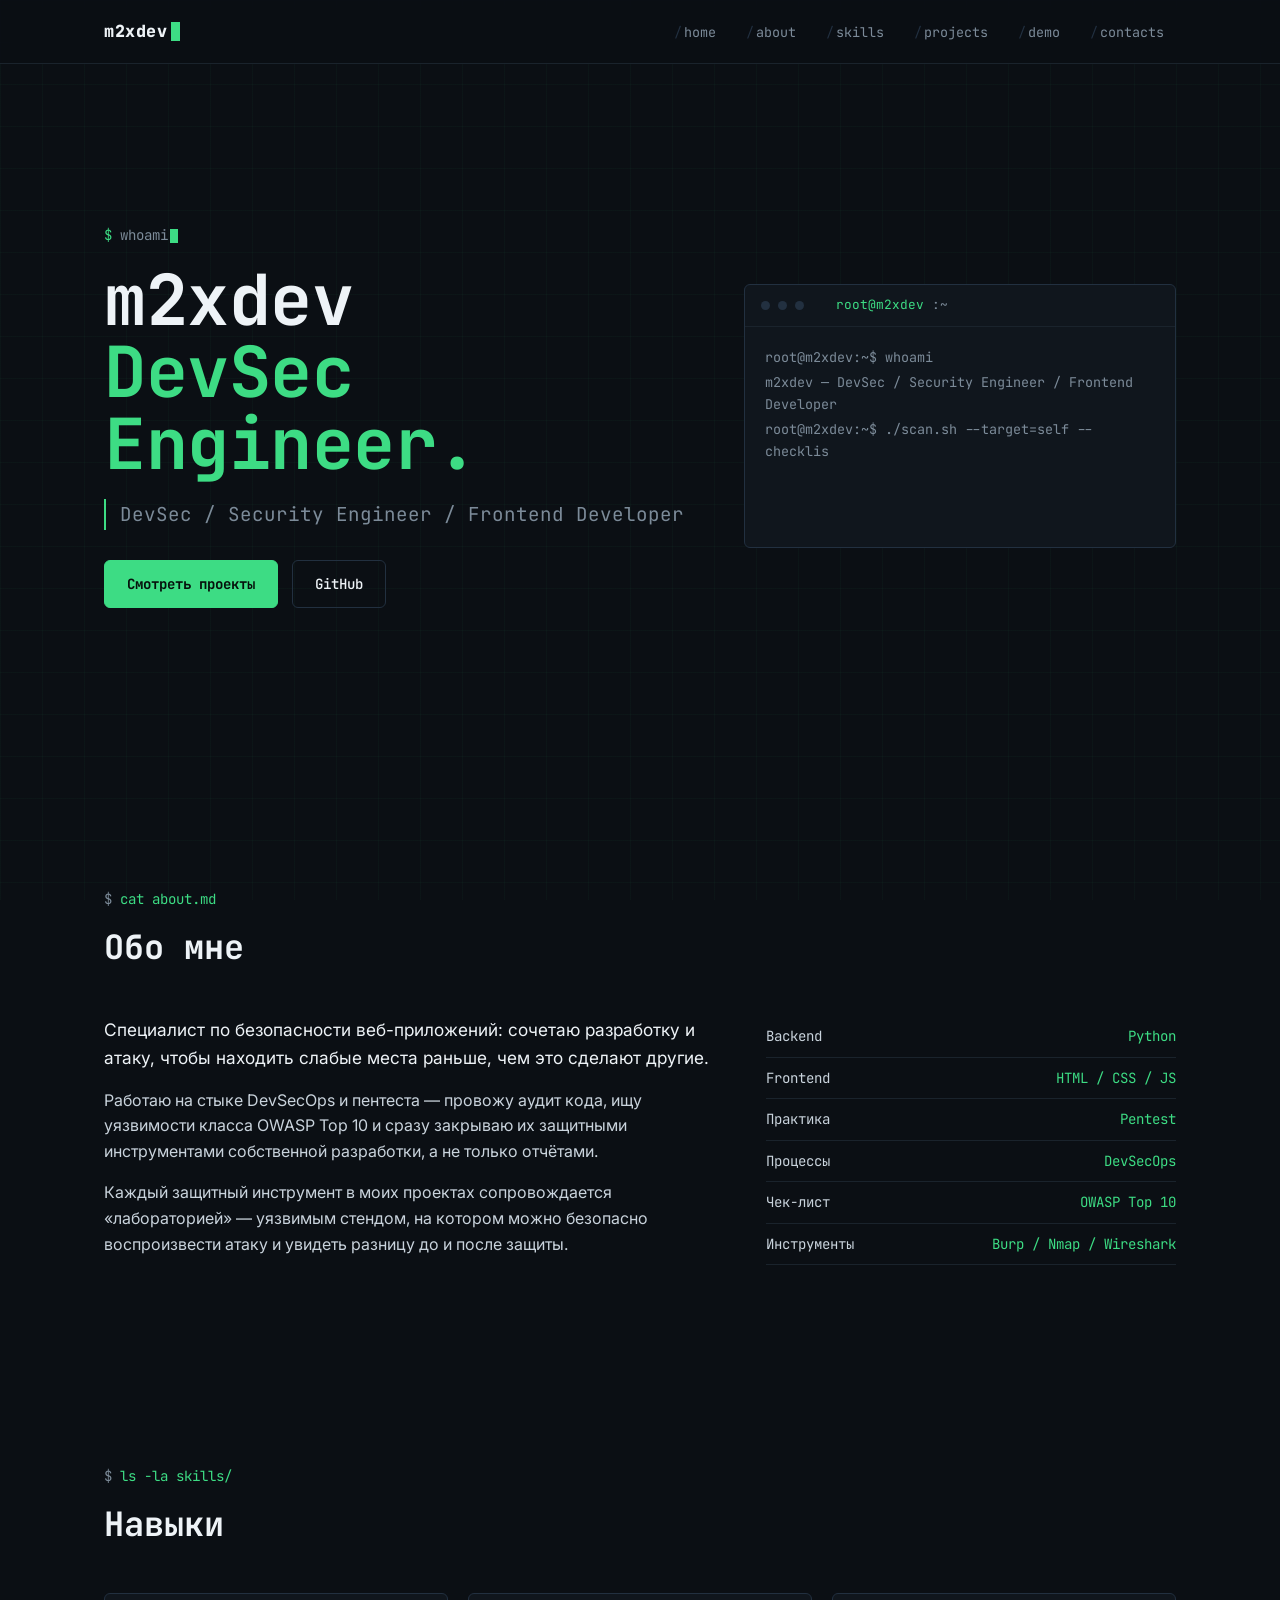
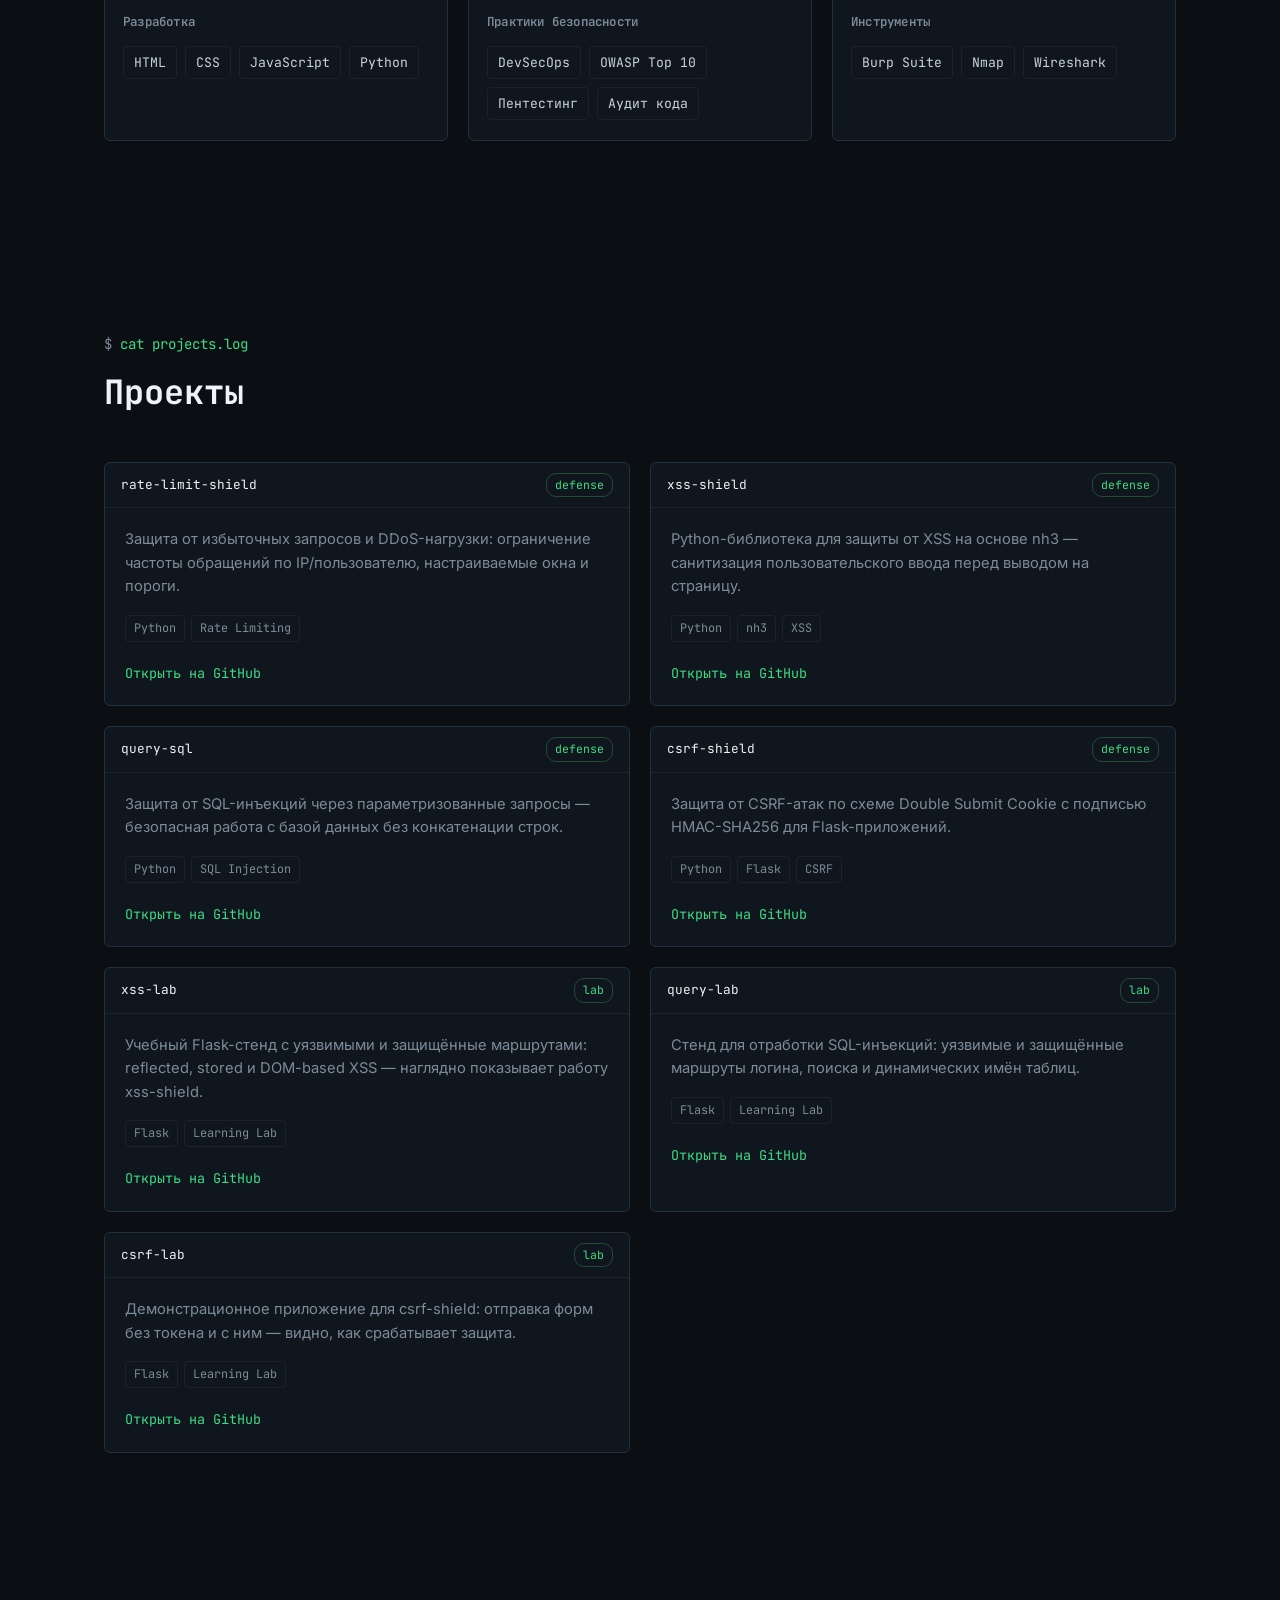
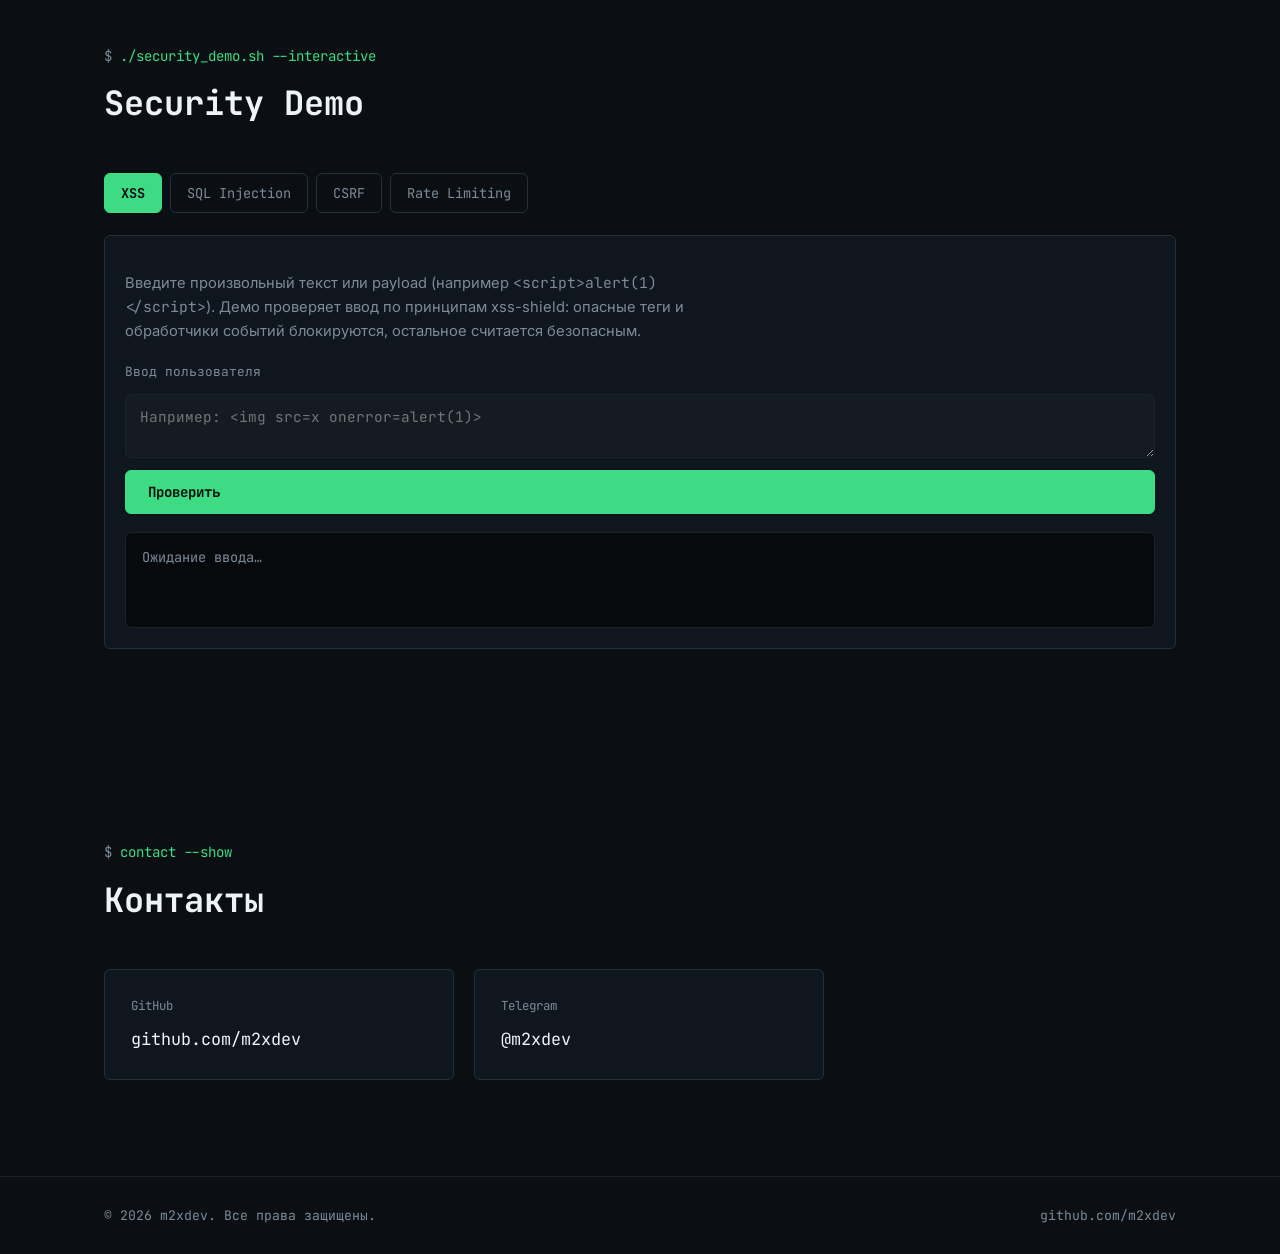
==== index.html @ f8c6bb3f "Add files via upload" ====
<!DOCTYPE html>
<html lang="ru">
<head>
<meta charset="UTF-8">
<meta name="viewport" content="width=device-width, initial-scale=1.0">
<title>m2xdev — DevSec / Security Engineer / Frontend Developer</title>
<meta name="description" content="Портфолио m2xdev: специалист по безопасности веб-приложений, DevSecOps, пентестер.">

<!-- Шрифты: JetBrains Mono для терминального/акцентного текста, Inter для основного чтения -->
<link rel="preconnect" href="https://fonts.googleapis.com">
<link rel="preconnect" href="https://fonts.gstatic.com" crossorigin>
<link href="https://fonts.googleapis.com/css2?family=JetBrains+Mono:wght@400;500;700;800&family=Inter:wght@400;500;600;700&display=swap" rel="stylesheet">

<style>
  /* ===================== ПЕРЕМЕННЫЕ ТЕМЫ ===================== */
  :root{
    --bg: #0b0f14;            /* основной фон — глубокий тёмно-синий, не чистый чёрный */
    --bg-panel: #10161d;      /* фон терминальных панелей */
    --bg-panel-2: #141b23;    /* чуть светлее панель для вложенных блоков */
    --border: #223040;        /* тонкая граница панелей */
    --border-soft: #1a232c;
    --text: #c9d3dc;          /* основной текст */
    --text-dim: #7c8b99;      /* приглушённый текст */
    --text-bright: #eef3f7;   /* заголовки */
    --green: #3ddc84;         /* "safe / allowed" терминальный зелёный */
    --green-dim: #234a37;
    --red: #ff5c5c;           /* "blocked / danger" */
    --red-dim: #4a2323;
    --amber: #ffb454;         /* предупреждение */
    --amber-dim: #4a3a1f;
    --mono: 'JetBrains Mono', ui-monospace, monospace;
    --sans: 'Inter', system-ui, sans-serif;
    --radius: 6px;
    --nav-h: 64px;
  }

  *{ box-sizing: border-box; }
  html{ scroll-behavior: smooth; scroll-padding-top: var(--nav-h); }

  body{
    margin:0;
    background: var(--bg);
    color: var(--text);
    font-family: var(--sans);
    line-height: 1.6;
    -webkit-font-smoothing: antialiased;
  }

  /* лёгкая фоновая сетка, намекающая на терминал/схему сети, без шума и мигания */
  body::before{
    content:"";
    position: fixed; inset:0;
    background-image:
      linear-gradient(rgba(61,220,132,0.035) 1px, transparent 1px),
      linear-gradient(90deg, rgba(61,220,132,0.035) 1px, transparent 1px);
    background-size: 42px 42px;
    pointer-events: none;
    z-index: 0;
  }

  h1,h2,h3, .mono{ font-family: var(--mono); }
  h1,h2,h3{ color: var(--text-bright); margin: 0 0 .5em; font-weight: 700; }

  a{ color: inherit; }
  .container{ max-width: 1120px; margin: 0 auto; padding: 0 24px; position:relative; z-index:1; }
  section{ position: relative; z-index: 1; scroll-margin-top: var(--nav-h); }

  ::selection{ background: var(--green-dim); color: var(--text-bright); }

  /* видимый фокус для клавиатурной навигации — доступность */
  a:focus-visible, button:focus-visible, input:focus-visible, textarea:focus-visible{
    outline: 2px solid var(--green);
    outline-offset: 2px;
  }

  /* ===================== СКРОЛЛБАР ===================== */
  ::-webkit-scrollbar{ width: 10px; }
  ::-webkit-scrollbar-track{ background: var(--bg); }
  ::-webkit-scrollbar-thumb{ background: var(--border); border-radius: 8px; }

  /* ===================== NAVBAR ===================== */
  .navbar{
    position: fixed; top:0; left:0; right:0; height: var(--nav-h);
    background: rgba(11,15,20,0.86);
    backdrop-filter: blur(10px);
    border-bottom: 1px solid var(--border-soft);
    z-index: 100;
    display:flex; align-items:center;
  }
  .navbar .container{ display:flex; align-items:center; justify-content:space-between; width:100%; }

  .logo{
    font-family: var(--mono); font-weight: 800; font-size: 1.05rem;
    color: var(--text-bright); text-decoration:none; letter-spacing: .5px;
    display:flex; align-items:center; gap:2px;
  }
  .logo .cursor{
    display:inline-block; width:9px; height: 1.1em; background: var(--green);
    animation: blink 1.1s steps(1) infinite;
    margin-left: 2px;
  }
  @keyframes blink{ 50%{ opacity: 0; } }

  .nav-links{ display:flex; gap: 6px; list-style:none; margin:0; padding:0; }
  .nav-links a{
    font-family: var(--mono); font-size: .84rem; text-decoration:none;
    color: var(--text-dim); padding: 8px 12px; border-radius: var(--radius);
    transition: color .18s ease, background .18s ease;
    white-space: nowrap;
  }
  .nav-links a::before{ content:"/"; color: var(--border); margin-right:2px; }
  .nav-links a:hover, .nav-links a:focus-visible{ color: var(--green); background: rgba(61,220,132,0.07); }

  .burger{
    display:none; flex-direction:column; gap:5px; background:none; border:none; cursor:pointer; padding: 8px;
  }
  .burger span{ width: 22px; height: 2px; background: var(--text-bright); display:block; transition: transform .25s ease, opacity .25s ease; }
  .burger.open span:nth-child(1){ transform: translateY(7px) rotate(45deg); }
  .burger.open span:nth-child(2){ opacity:0; }
  .burger.open span:nth-child(3){ transform: translateY(-7px) rotate(-45deg); }

  @media (max-width: 860px){
    .nav-links{
      position: fixed; top: var(--nav-h); right:0; left:0;
      flex-direction: column; background: var(--bg-panel);
      border-bottom: 1px solid var(--border-soft);
      padding: 10px 24px 18px;
      transform: translateY(-8px); opacity:0; pointer-events:none;
      transition: transform .2s ease, opacity .2s ease;
      gap: 2px;
    }
    .nav-links.open{ transform: translateY(0); opacity:1; pointer-events:auto; }
    .nav-links a{ padding: 12px 6px; border-bottom: 1px solid var(--border-soft); border-radius:0; }
    .burger{ display:flex; }
  }

  /* ===================== ОБЩИЕ КОМПОНЕНТЫ: TERMINAL PANEL ===================== */
  .panel{
    background: var(--bg-panel);
    border: 1px solid var(--border);
    border-radius: var(--radius);
  }
  .panel-head{
    display:flex; align-items:center; gap:8px;
    padding: 10px 16px;
    border-bottom: 1px solid var(--border-soft);
    font-family: var(--mono); font-size: .8rem; color: var(--text-dim);
  }
  .panel-head .dot{ width:9px; height:9px; border-radius:50%; background: var(--border); }
  .panel-head .prompt{ color: var(--green); }
  .panel-body{ padding: 20px; }

  .prompt-line{ font-family: var(--mono); color: var(--text-dim); font-size: .85rem; }
  .prompt-line .sym{ color: var(--green); }

  .section-head{ margin-bottom: 42px; }
  .section-head .kicker{ font-family: var(--mono); color: var(--green); font-size: .88rem; margin-bottom: 10px; }
  .section-head .kicker .sym{ color: var(--text-dim); }
  .section-head h2{ font-size: clamp(1.6rem, 3vw, 2.1rem); }

  .btn{
    font-family: var(--mono); font-size: .88rem; font-weight: 500;
    padding: 12px 22px; border-radius: var(--radius); text-decoration:none;
    display:inline-flex; align-items:center; gap:8px; cursor:pointer;
    border: 1px solid var(--border); transition: border-color .18s ease, transform .15s ease, background .18s ease;
    background: transparent; color: var(--text-bright);
  }
  .btn:hover{ transform: translateY(-1px); }
  .btn-primary{ background: var(--green); color: #06110c; border-color: var(--green); font-weight:700; }
  .btn-primary:hover{ background:#4fe797; }
  .btn-ghost:hover{ border-color: var(--green); color: var(--green); }

  section{ padding: 96px 0; }
  @media (max-width: 640px){ section{ padding: 64px 0; } }

  /* ===================== HERO ===================== */
  #home{
    padding-top: calc(var(--nav-h) + 72px);
    min-height: 88vh;
    display:flex; align-items:center;
  }
  .hero-grid{ display:grid; grid-template-columns: 1.15fr .85fr; gap: 56px; align-items:center; }
  @media (max-width: 900px){ .hero-grid{ grid-template-columns: 1fr; } }

  .hero-eyebrow{ font-family: var(--mono); color: var(--text-dim); font-size: .88rem; margin-bottom: 18px; }
  .hero-eyebrow .sym{ color: var(--green); }
  .hero-eyebrow .cur{ display:inline-block; width:8px; height:1em; background: var(--green); vertical-align: middle; animation: blink 1.1s steps(1) infinite; margin-left:2px; }

  .hero h1{
    font-size: clamp(2.6rem, 6vw, 4.4rem);
    line-height: 1.02;
    margin-bottom: 18px;
    letter-spacing: -0.5px;
  }
  .hero h1 .accent{ color: var(--green); }
  .hero .subtitle{
    font-family: var(--mono); color: var(--text-dim); font-size: clamp(1rem, 1.6vw, 1.2rem);
    margin-bottom: 30px; border-left: 2px solid var(--green); padding-left: 14px;
  }
  .hero-actions{ display:flex; gap: 14px; flex-wrap:wrap; }

  /* терминал-визуализация в hero */
  .hero-term{ font-size: .84rem; }
  .hero-term .panel-body{ min-height: 220px; }
  .hero-term .line{ display:block; white-space: pre-wrap; word-break: break-word; color: var(--text-dim); margin: 0 0 4px; font-family: var(--mono); }
  .hero-term .line .ok{ color: var(--green); }
  .hero-term .line .warn{ color: var(--amber); }
  .hero-term .caret{ display:inline-block; width:7px; height:1em; background: var(--green); vertical-align: -2px; animation: blink 1s steps(1) infinite; }

  /* ===================== ABOUT ===================== */
  .about-grid{ display:grid; grid-template-columns: 1.2fr .8fr; gap: 48px; }
  @media (max-width: 860px){ .about-grid{ grid-template-columns: 1fr; } }
  .about-text p{ margin: 0 0 16px; color: var(--text); max-width: 62ch; }
  .about-text p:first-child{ color: var(--text-bright); font-size: 1.08rem; }

  .stack-list{ list-style:none; margin:0; padding:0; font-family: var(--mono); font-size: .88rem; }
  .stack-list li{
    display:flex; justify-content:space-between; gap: 12px;
    padding: 9px 0; border-bottom: 1px solid var(--border-soft); color: var(--text-dim);
  }
  .stack-list li span:first-child{ color: var(--text); }
  .stack-list li span:last-child{ color: var(--green); }

  /* ===================== SKILLS ===================== */
  .skills-grid{ display:grid; grid-template-columns: repeat(3, 1fr); gap: 20px; }
  @media (max-width: 900px){ .skills-grid{ grid-template-columns: repeat(2,1fr); } }
  @media (max-width: 600px){ .skills-grid{ grid-template-columns: 1fr; } }

  .skill-card .panel-body{ padding: 18px 18px 20px; }
  .skill-card h3{ font-size: .78rem; color: var(--text-dim); text-transform: none; letter-spacing:.2px; margin-bottom: 14px; font-weight:600; }
  .skill-tags{ display:flex; flex-wrap:wrap; gap: 8px; }
  .skill-tags span{
    font-family: var(--mono); font-size: .82rem; color: var(--text);
    border: 1px solid var(--border-soft); border-radius: 4px; padding: 5px 10px;
    transition: border-color .18s ease, color .18s ease;
  }
  .skill-card:hover .skill-tags span{ border-color: var(--border); }
  .skill-tags span:hover{ border-color: var(--green) !important; color: var(--green); }
  .panel{ transition: border-color .2s ease, transform .2s ease; }
  .panel.hoverable:hover{ border-color: #2c4054; transform: translateY(-2px); }

  /* ===================== PROJECTS ===================== */
  .projects-grid{ display:grid; grid-template-columns: repeat(2, 1fr); gap: 20px; }
  @media (max-width: 760px){ .projects-grid{ grid-template-columns: 1fr; } }

  .project-card .panel-head{ justify-content: space-between; }
  .project-card .panel-head .fname{ color: var(--text-bright); }
  .project-card .panel-head .status{ font-size: .72rem; padding: 2px 8px; border-radius: 10px; border:1px solid var(--green-dim); color: var(--green); }
  .project-card p{ color: var(--text-dim); font-size: .92rem; margin: 0 0 16px; }
  .project-card .tags{ display:flex; flex-wrap:wrap; gap:6px; margin-bottom: 18px; }
  .project-card .tags span{ font-family: var(--mono); font-size: .74rem; color: var(--text-dim); border:1px solid var(--border-soft); padding: 3px 8px; border-radius:4px; }
  .project-card .go{
    font-family: var(--mono); font-size: .84rem; color: var(--green); text-decoration:none;
    display:inline-flex; align-items:center; gap:6px;
  }
  .project-card .go:hover{ text-decoration: underline; }

  /* ===================== SECURITY DEMO ===================== */
  .demo-tabs{ display:flex; gap:8px; flex-wrap:wrap; margin-bottom: 22px; }
  .demo-tab{
    font-family: var(--mono); font-size: .85rem; padding: 10px 16px;
    border: 1px solid var(--border); border-radius: var(--radius); background: transparent; color: var(--text-dim);
    cursor:pointer; transition: all .18s ease;
  }
  .demo-tab.active{ color: var(--bg); background: var(--green); border-color: var(--green); font-weight:700; }
  .demo-tab:not(.active):hover{ border-color: var(--green); color: var(--green); }

  .demo-panel{ display:none; }
  .demo-panel.active{ display:block; }

  .demo-desc{ color: var(--text-dim); font-size: .92rem; margin-bottom: 18px; max-width: 68ch; }

  .demo-form{ display:flex; flex-direction: column; gap: 12px; margin-bottom: 18px; }
  .demo-form label{ font-family: var(--mono); font-size: .8rem; color: var(--text-dim); }
  .demo-form input, .demo-form textarea{
    background: var(--bg-panel-2); border: 1px solid var(--border-soft); border-radius: var(--radius);
    color: var(--text-bright); font-family: var(--mono); font-size: .9rem; padding: 12px 14px;
    width: 100%; resize: vertical; transition: border-color .18s ease;
  }
  .demo-form input:focus, .demo-form textarea:focus{ border-color: var(--green); outline:none; }

  .demo-console{
    background: #070a0d; border: 1px solid var(--border-soft); border-radius: var(--radius);
    padding: 14px 16px; font-family: var(--mono); font-size: .85rem; min-height: 96px;
    max-height: 260px; overflow-y:auto;
  }
  .demo-console .placeholder{ color: var(--text-dim); }
  .demo-console .log-line{ margin-bottom: 6px; display:flex; gap:8px; align-items:flex-start; }
  .demo-console .log-line .tag{ flex-shrink:0; font-weight:700; }
  .demo-console .log-line.blocked .tag{ color: var(--red); }
  .demo-console .log-line.ok .tag{ color: var(--green); }
  .demo-console .log-line.warn .tag{ color: var(--amber); }
  .demo-console .log-line .msg{ color: var(--text); word-break: break-word; }

  .rl-visual{ display:flex; gap:6px; margin: 14px 0; flex-wrap:wrap; }
  .rl-bucket{ width: 22px; height: 22px; border-radius: 4px; border:1px solid var(--border-soft); background: var(--bg-panel-2); transition: background .2s ease, border-color .2s ease; }
  .rl-bucket.filled{ background: var(--green-dim); border-color: var(--green); }
  .rl-bucket.over{ background: var(--red-dim); border-color: var(--red); }

  /* ===================== CONTACTS ===================== */
  .contacts-grid{ display:grid; grid-template-columns: repeat(2, 1fr); gap: 20px; max-width: 720px; }
  @media (max-width: 600px){ .contacts-grid{ grid-template-columns: 1fr; } }
  .contact-card{ padding: 26px; display:flex; flex-direction: column; gap: 10px; text-decoration:none; }
  .contact-card .label{ font-family: var(--mono); font-size: .78rem; color: var(--text-dim); }
  .contact-card .value{ font-family: var(--mono); font-size: 1.05rem; color: var(--text-bright); }
  .contact-card:hover{ border-color: var(--green); }
  .contact-card:hover .value{ color: var(--green); }

  /* ===================== FOOTER ===================== */
  footer{ border-top: 1px solid var(--border-soft); padding: 28px 0; }
  footer .container{ display:flex; justify-content:space-between; align-items:center; flex-wrap:wrap; gap:12px; }
  footer .fmono{ font-family: var(--mono); font-size: .82rem; color: var(--text-dim); }
  footer a{ text-decoration:none; color: var(--text-dim); transition: color .18s ease; }
  footer a:hover{ color: var(--green); }

  /* уважение к пользователям с чувствительностью к анимации */
  @media (prefers-reduced-motion: reduce){
    html{ scroll-behavior: auto; }
    *, *::before, *::after{ animation-duration: 0.001ms !important; animation-iteration-count: 1 !important; transition-duration: 0.001ms !important; }
  }
</style>
</head>
<body>

<!-- ===================== NAVBAR ===================== -->
<nav class="navbar">
  <div class="container">
    <a href="#home" class="logo">m2xdev<span class="cursor"></span></a>
    <ul class="nav-links" id="navLinks">
      <li><a href="#home">home</a></li>
      <li><a href="#about">about</a></li>
      <li><a href="#skills">skills</a></li>
      <li><a href="#projects">projects</a></li>
      <li><a href="#demo">demo</a></li>
      <li><a href="#contacts">contacts</a></li>
    </ul>
    <button class="burger" id="burgerBtn" aria-label="Открыть меню" aria-expanded="false" aria-controls="navLinks">
      <span></span><span></span><span></span>
    </button>
  </div>
</nav>

<!-- ===================== HERO / ГЛАВНАЯ ===================== -->
<section id="home">
  <div class="container hero-grid hero">
    <div>
      <div class="hero-eyebrow"><span class="sym">$</span> whoami<span class="cur"></span></div>
      <h1>m2xdev<br><span class="accent">DevSec Engineer.</span></h1>
      <p class="subtitle">DevSec / Security Engineer / Frontend Developer</p>
      <div class="hero-actions">
        <a href="#projects" class="btn btn-primary" data-scroll>Смотреть проекты</a>
        <a href="https://github.com/m2xdev" class="btn btn-ghost" target="_blank" rel="noopener noreferrer" data-external>GitHub</a>
      </div>
    </div>

    <!-- визуальный якорь hero: имитация терминала, печатающего лог загрузки -->
    <div class="panel hero-term">
      <div class="panel-head"><span class="dot"></span><span class="dot"></span><span class="dot"></span>&nbsp;&nbsp;<span class="prompt">root@m2xdev</span>:~</div>
      <div class="panel-body" id="heroTerminal" aria-hidden="true"></div>
    </div>
  </div>
</section>

<!-- ===================== ОБО МНЕ ===================== -->
<section id="about">
  <div class="container">
    <div class="section-head">
      <div class="kicker"><span class="sym">$</span> cat about.md</div>
      <h2>Обо мне</h2>
    </div>
    <div class="about-grid">
      <div class="about-text">
        <p>Специалист по безопасности веб-приложений: сочетаю разработку и атаку, чтобы находить слабые места раньше, чем это сделают другие.</p>
        <p>Работаю на стыке DevSecOps и пентеста — провожу аудит кода, ищу уязвимости класса OWASP Top 10 и сразу закрываю их защитными инструментами собственной разработки, а не только отчётами.</p>
        <p>Каждый защитный инструмент в моих проектах сопровождается «лабораторией» — уязвимым стендом, на котором можно безопасно воспроизвести атаку и увидеть разницу до и после защиты.</p>
      </div>
      <ul class="stack-list">
        <li><span>Backend</span><span>Python</span></li>
        <li><span>Frontend</span><span>HTML / CSS / JS</span></li>
        <li><span>Практика</span><span>Pentest</span></li>
        <li><span>Процессы</span><span>DevSecOps</span></li>
        <li><span>Чек-лист</span><span>OWASP Top 10</span></li>
        <li><span>Инструменты</span><span>Burp / Nmap / Wireshark</span></li>
      </ul>
    </div>
  </div>
</section>

<!-- ===================== НАВЫКИ ===================== -->
<section id="skills">
  <div class="container">
    <div class="section-head">
      <div class="kicker"><span class="sym">$</span> ls -la skills/</div>
      <h2>Навыки</h2>
    </div>
    <div class="skills-grid">
      <div class="panel skill-card hoverable">
        <div class="panel-body">
          <h3>Разработка</h3>
          <div class="skill-tags">
            <span>HTML</span><span>CSS</span><span>JavaScript</span><span>Python</span>
          </div>
        </div>
      </div>
      <div class="panel skill-card hoverable">
        <div class="panel-body">
          <h3>Практики безопасности</h3>
          <div class="skill-tags">
            <span>DevSecOps</span><span>OWASP Top 10</span><span>Пентестинг</span><span>Аудит кода</span>
          </div>
        </div>
      </div>
      <div class="panel skill-card hoverable">
        <div class="panel-body">
          <h3>Инструменты</h3>
          <div class="skill-tags">
            <span>Burp Suite</span><span>Nmap</span><span>Wireshark</span>
          </div>
        </div>
      </div>
    </div>
  </div>
</section>

<!-- ===================== ПРОЕКТЫ ===================== -->
<section id="projects">
  <div class="container">
    <div class="section-head">
      <div class="kicker"><span class="sym">$</span> cat projects.log</div>
      <h2>Проекты</h2>
    </div>
    <div class="projects-grid">

      <div class="panel project-card hoverable">
        <div class="panel-head"><span class="fname">rate-limit-shield</span><span class="status">defense</span></div>
        <div class="panel-body">
          <p>Защита от избыточных запросов и DDoS-нагрузки: ограничение частоты обращений по IP/пользователю, настраиваемые окна и пороги.</p>
          <div class="tags"><span>Python</span><span>Rate Limiting</span></div>
          <a class="go" href="https://github.com/m2xdev/rate-limit-shield" target="_blank" rel="noopener noreferrer" data-external>Открыть на GitHub</a>
        </div>
      </div>

      <div class="panel project-card hoverable">
        <div class="panel-head"><span class="fname">xss-shield</span><span class="status">defense</span></div>
        <div class="panel-body">
          <p>Python-библиотека для защиты от XSS на основе nh3 — санитизация пользовательского ввода перед выводом на страницу.</p>
          <div class="tags"><span>Python</span><span>nh3</span><span>XSS</span></div>
          <a class="go" href="https://github.com/m2xdev/xss-shield" target="_blank" rel="noopener noreferrer" data-external>Открыть на GitHub</a>
        </div>
      </div>

      <div class="panel project-card hoverable">
        <div class="panel-head"><span class="fname">query-sql</span><span class="status">defense</span></div>
        <div class="panel-body">
          <p>Защита от SQL-инъекций через параметризованные запросы — безопасная работа с базой данных без конкатенации строк.</p>
          <div class="tags"><span>Python</span><span>SQL Injection</span></div>
          <a class="go" href="https://github.com/m2xdev/query-sql" target="_blank" rel="noopener noreferrer" data-external>Открыть на GitHub</a>
        </div>
      </div>

      <div class="panel project-card hoverable">
        <div class="panel-head"><span class="fname">csrf-shield</span><span class="status">defense</span></div>
        <div class="panel-body">
          <p>Защита от CSRF-атак по схеме Double Submit Cookie с подписью HMAC-SHA256 для Flask-приложений.</p>
          <div class="tags"><span>Python</span><span>Flask</span><span>CSRF</span></div>
          <a class="go" href="https://github.com/m2xdev/csrf-shield" target="_blank" rel="noopener noreferrer" data-external>Открыть на GitHub</a>
        </div>
      </div>

      <div class="panel project-card hoverable">
        <div class="panel-head"><span class="fname">xss-lab</span><span class="status">lab</span></div>
        <div class="panel-body">
          <p>Учебный Flask-стенд с уязвимыми и защищённые маршрутами: reflected, stored и DOM-based XSS — наглядно показывает работу xss-shield.</p>
          <div class="tags"><span>Flask</span><span>Learning Lab</span></div>
          <a class="go" href="https://github.com/m2xdev/xss-lab" target="_blank" rel="noopener noreferrer" data-external>Открыть на GitHub</a>
        </div>
      </div>

      <div class="panel project-card hoverable">
        <div class="panel-head"><span class="fname">query-lab</span><span class="status">lab</span></div>
        <div class="panel-body">
          <p>Стенд для отработки SQL-инъекций: уязвимые и защищённые маршруты логина, поиска и динамических имён таблиц.</p>
          <div class="tags"><span>Flask</span><span>Learning Lab</span></div>
          <a class="go" href="https://github.com/m2xdev/query-lab" target="_blank" rel="noopener noreferrer" data-external>Открыть на GitHub</a>
        </div>
      </div>

      <div class="panel project-card hoverable">
        <div class="panel-head"><span class="fname">csrf-lab</span><span class="status">lab</span></div>
        <div class="panel-body">
          <p>Демонстрационное приложение для csrf-shield: отправка форм без токена и с ним — видно, как срабатывает защита.</p>
          <div class="tags"><span>Flask</span><span>Learning Lab</span></div>
          <a class="go" href="https://github.com/m2xdev/csrf-lab" target="_blank" rel="noopener noreferrer" data-external>Открыть на GitHub</a>
        </div>
      </div>

    </div>
  </div>
</section>

<!-- ===================== SECURITY DEMO ===================== -->
<section id="demo">
  <div class="container">
    <div class="section-head">
      <div class="kicker"><span class="sym">$</span> ./security_demo.sh --interactive</div>
      <h2>Security Demo</h2>
    </div>

    <div class="demo-tabs" role="tablist" aria-label="Выбор демонстрации">
      <button class="demo-tab active" data-target="demo-xss" role="tab" aria-selected="true">XSS</button>
      <button class="demo-tab" data-target="demo-sqli" role="tab" aria-selected="false">SQL Injection</button>
      <button class="demo-tab" data-target="demo-csrf" role="tab" aria-selected="false">CSRF</button>
      <button class="demo-tab" data-target="demo-rl" role="tab" aria-selected="false">Rate Limiting</button>
    </div>

    <div class="panel">
      <div class="panel-body">

        <!-- --- XSS DEMO --- -->
        <div class="demo-panel active" id="demo-xss">
          <p class="demo-desc">Введите произвольный текст или payload (например <span class="mono">&lt;script&gt;alert(1)&lt;/script&gt;</span>). Демо проверяет ввод по принципам xss-shield: опасные теги и обработчики событий блокируются, остальное считается безопасным.</p>
          <form class="demo-form" id="formXss">
            <label for="inputXss">Ввод пользователя</label>
            <textarea id="inputXss" rows="2" placeholder="Например: <img src=x onerror=alert(1)>"></textarea>
            <button type="submit" class="btn btn-primary">Проверить</button>
          </form>
          <div class="demo-console" id="consoleXss"><span class="placeholder">Ожидание ввода…</span></div>
        </div>

        <!-- --- SQLi DEMO --- -->
        <div class="demo-panel" id="demo-sqli">
          <p class="demo-desc">Демо имитирует параметризованный запрос из query-sql. Введите значение поля поиска или логина — конструкции вида <span class="mono">' OR 1=1 --</span> будут распознаны и заблокированы до выполнения запроса.</p>
          <form class="demo-form" id="formSqli">
            <label for="inputSqli">Поле поиска / логин</label>
            <input id="inputSqli" type="text" placeholder="Например: admin' OR '1'='1">
            <button type="submit" class="btn btn-primary">Проверить</button>
          </form>
          <div class="demo-console" id="consoleSqli"><span class="placeholder">Ожидание ввода…</span></div>
        </div>

        <!-- --- CSRF DEMO --- -->
        <div class="demo-panel" id="demo-csrf">
          <p class="demo-desc">Симуляция отправки формы, защищённой по схеме Double Submit Cookie (csrf-shield). Отправьте форму с корректным токеном и без него — увидите разницу в результате.</p>
          <form class="demo-form" id="formCsrf">
            <label for="tokenCsrf">CSRF-токен формы</label>
            <input id="tokenCsrf" type="text" placeholder="Оставьте пустым или введите: valid-token" value="valid-token">
            <button type="submit" class="btn btn-primary">Отправить форму</button>
          </form>
          <div class="demo-console" id="consoleCsrf"><span class="placeholder">Ожидание отправки…</span></div>
        </div>

        <!-- --- RATE LIMIT DEMO --- -->
        <div class="demo-panel" id="demo-rl">
          <p class="demo-desc">Имитация лимита частоты запросов из rate-limit-shield: разрешено 5 запросов за 10 секунд. Нажимайте «Проверить» быстро несколько раз подряд, чтобы увидеть блокировку.</p>
          <form class="demo-form" id="formRl">
            <button type="submit" class="btn btn-primary">Отправить запрос</button>
          </form>
          <div class="rl-visual" id="rlVisual"></div>
          <div class="demo-console" id="consoleRl"><span class="placeholder">Счётчик запросов: 0 / 5 (окно 10 сек)</span></div>
        </div>

      </div>
    </div>
  </div>
</section>

<!-- ===================== КОНТАКТЫ ===================== -->
<section id="contacts">
  <div class="container">
    <div class="section-head">
      <div class="kicker"><span class="sym">$</span> contact --show</div>
      <h2>Контакты</h2>
    </div>
    <div class="contacts-grid">
      <a class="panel contact-card" href="https://github.com/m2xdev" target="_blank" rel="noopener noreferrer" data-external>
        <span class="label">GitHub</span>
        <span class="value">github.com/m2xdev</span>
      </a>
      <a class="panel contact-card" href="https://t.me/m2xdev" target="_blank" rel="noopener noreferrer" data-external>
        <span class="label">Telegram</span>
        <span class="value">@m2xdev</span>
      </a>
    </div>
  </div>
</section>

<!-- ===================== FOOTER ===================== -->
<footer>
  <div class="container">
    <span class="fmono">© <span id="year"></span> m2xdev. Все права защищены.</span>
    <a class="fmono" href="https://github.com/m2xdev" target="_blank" rel="noopener noreferrer" data-external>github.com/m2xdev</a>
  </div>
</footer>

<script>
(function(){
  "use strict";

  /* ===================== ГОД В ФУТЕРЕ ===================== */
  document.getElementById('year').textContent = new Date().getFullYear();

  /* ===================== БУРГЕР-МЕНЮ ДЛЯ МОБИЛЬНЫХ ===================== */
  var burger = document.getElementById('burgerBtn');
  var navLinks = document.getElementById('navLinks');

  burger.addEventListener('click', function(){
    var isOpen = navLinks.classList.toggle('open');
    burger.classList.toggle('open', isOpen);
    burger.setAttribute('aria-expanded', String(isOpen));
  });

  /* закрываем меню при клике по любой ссылке (для мобильных) */
  navLinks.querySelectorAll('a').forEach(function(link){
    link.addEventListener('click', function(){
      navLinks.classList.remove('open');
      burger.classList.remove('open');
      burger.setAttribute('aria-expanded', 'false');
    });
  });

  /* ===================== ПЛАВНЫЙ СКРОЛЛ К СЕКЦИЯМ ===================== */
  document.querySelectorAll('a[href^="#"]').forEach(function(link){
    link.addEventListener('click', function(e){
      var id = link.getAttribute('href');
      var target = document.querySelector(id);
      if (target){
        e.preventDefault();
        target.scrollIntoView({ behavior: 'smooth', block: 'start' });
      }
    });
  });

  /* ===================== ОТКРЫТИЕ GITHUB / TELEGRAM В НОВОЙ ВКЛАДКЕ ===================== */
  /* ссылки уже имеют target="_blank", здесь дополнительно подстраховываемся программно */
  document.querySelectorAll('[data-external]').forEach(function(link){
    link.addEventListener('click', function(e){
      e.preventDefault();
      window.open(link.href, '_blank', 'noopener,noreferrer');
    });
  });

  /* ===================== HERO: ЭФФЕКТ ПЕЧАТИ ТЕРМИНАЛА (один раз при загрузке) ===================== */
  var heroLines = [
    { html: 'root@m2xdev:~$ whoami', cls: '' },
    { html: 'm2xdev — DevSec / Security Engineer / Frontend Developer', cls: 'ok' },
    { html: 'root@m2xdev:~$ ./scan.sh --target=self --checklist owasp-top10', cls: '' },
    { html: '[OK] XSS ............ защищено (xss-shield)', cls: 'ok' },
    { html: '[OK] SQL Injection .. защищено (query-sql)', cls: 'ok' },
    { html: '[OK] CSRF ........... защищено (csrf-shield)', cls: 'ok' },
    { html: '[!!] Rate Limiting .. в разработке (rate-limit-shield)', cls: 'warn' },
    { html: 'root@m2xdev:~$ _', cls: '' }
  ];

  var termEl = document.getElementById('heroTerminal');
  var reduceMotion = window.matchMedia('(prefers-reduced-motion: reduce)').matches;

  function renderStaticTerminal(){
    termEl.innerHTML = heroLines.map(function(l){
      return '<span class="line' + (l.cls ? ' ' + l.cls : '') + '">' + l.html + '</span>';
    }).join('');
  }

  function typeTerminal(){
    var lineIndex = 0;
    var charIndex = 0;
    var currentSpan = null;

    function step(){
      if (lineIndex >= heroLines.length){
        return; // печать завершена
      }
      var line = heroLines[lineIndex];
      if (charIndex === 0){
        currentSpan = document.createElement('span');
        currentSpan.className = 'line' + (line.cls ? ' ' + line.cls : '');
        termEl.appendChild(currentSpan);
      }
      charIndex++;
      currentSpan.textContent = line.html.slice(0, charIndex);
      if (charIndex >= line.html.length){
        lineIndex++;
        charIndex = 0;
        setTimeout(step, 140); // пауза перед следующей строкой
      } else {
        setTimeout(step, 14); // скорость печати символа
      }
    }
    step();
  }

  if (reduceMotion){
    renderStaticTerminal();
  } else {
    typeTerminal();
  }

  /* ===================== SECURITY DEMO: ПЕРЕКЛЮЧЕНИЕ ВКЛАДОК ===================== */
  var tabs = document.querySelectorAll('.demo-tab');
  var panels = document.querySelectorAll('.demo-panel');

  tabs.forEach(function(tab){
    tab.addEventListener('click', function(){
      tabs.forEach(function(t){ t.classList.remove('active'); t.setAttribute('aria-selected', 'false'); });
      panels.forEach(function(p){ p.classList.remove('active'); });
      tab.classList.add('active');
      tab.setAttribute('aria-selected', 'true');
      document.getElementById(tab.dataset.target).classList.add('active');
    });
  });

  /* вспомогательная функция: добавить строку в консоль демо */
  function logTo(consoleId, tag, tagClass, message){
    var consoleEl = document.getElementById(consoleId);
    var placeholder = consoleEl.querySelector('.placeholder');
    if (placeholder) placeholder.remove();
    var line = document.createElement('div');
    line.className = 'log-line ' + tagClass;
    line.innerHTML = '<span class="tag">[' + tag + ']</span><span class="msg"></span>';
    line.querySelector('.msg').textContent = message;
    consoleEl.appendChild(line);
    consoleEl.scrollTop = consoleEl.scrollHeight;
  }

  /* ===================== ДЕМО 1: XSS ===================== */
  /* упрощённая проверка по принципу xss-shield: ищем теги/обработчики событий/javascript: */
  var xssPatterns = [
    /<script/i, /<iframe/i, /<img[^>]+onerror/i, /on\w+\s*=/i, /javascript:/i, /<svg[^>]*onload/i, /<\/?[a-z]+/i
  ];

  document.getElementById('formXss').addEventListener('submit', function(e){
    e.preventDefault();
    var value = document.getElementById('inputXss').value.trim();
    if (!value){
      logTo('consoleXss', 'warn', 'warn', 'Введите значение для проверки.');
      return;
    }
    var isDangerous = xssPatterns.some(function(re){ return re.test(value); });
    if (isDangerous){
      logTo('consoleXss', 'ЗАБЛОКИРОВАНО', 'blocked', 'Обнаружены опасные HTML/JS-конструкции. xss-shield выполнил санитизацию ввода.');
    } else {
      logTo('consoleXss', 'ВЫПОЛНЕНО', 'ok', 'Ввод не содержит исполняемых конструкций — выведено на страницу как обычный текст.');
    }
  });

  /* ===================== ДЕМО 2: SQL Injection ===================== */
  var sqliPatterns = [
    /'\s*or\s*'?1'?\s*=\s*'?1/i, /--/, /;\s*drop\s+table/i, /union\s+select/i, /'\s*or\s*1\s*=\s*1/i, /xp_cmdshell/i
  ];

  document.getElementById('formSqli').addEventListener('submit', function(e){
    e.preventDefault();
    var value = document.getElementById('inputSqli').value.trim();
    if (!value){
      logTo('consoleSqli', 'warn', 'warn', 'Введите значение для проверки.');
      return;
    }
    var isInjection = sqliPatterns.some(function(re){ return re.test(value); });
    if (isInjection){
      logTo('consoleSqli', 'ЗАБЛОКИРОВАНО', 'blocked', 'Обнаружена SQL-инъекция. Запрос отклонён до обращения к базе данных.');
    } else {
      logTo('consoleSqli', 'ВЫПОЛНЕНО', 'ok', 'Значение безопасно передано как параметр запроса (prepared statement).');
    }
  });

  /* ===================== ДЕМО 3: CSRF ===================== */
  document.getElementById('formCsrf').addEventListener('submit', function(e){
    e.preventDefault();
    var token = document.getElementById('tokenCsrf').value.trim();
    if (token === 'valid-token'){
      logTo('consoleCsrf', 'ВЫПОЛНЕНО', 'ok', 'Токен формы совпал с токеном в cookie (Double Submit Cookie). Запрос принят.');
    } else {
      logTo('consoleCsrf', 'ЗАБЛОКИРОВАНО', 'blocked', 'Токен отсутствует или не совпадает с cookie. csrf-shield отклонил запрос.');
    }
  });

  /* ===================== ДЕМО 4: RATE LIMITING ===================== */
  var RL_LIMIT = 5;
  var RL_WINDOW_MS = 10000;
  var rlTimestamps = [];
  var rlVisual = document.getElementById('rlVisual');

  function renderRlBuckets(){
    rlVisual.innerHTML = '';
    for (var i = 0; i < RL_LIMIT; i++){
      var bucket = document.createElement('div');
      bucket.className = 'rl-bucket' + (i < rlTimestamps.length ? ' filled' : '');
      rlVisual.appendChild(bucket);
    }
  }
  renderRlBuckets();

  document.getElementById('formRl').addEventListener('submit', function(e){
    e.preventDefault();
    var now = Date.now();
    /* убираем запросы старше окна */
    rlTimestamps = rlTimestamps.filter(function(t){ return now - t < RL_WINDOW_MS; });

    if (rlTimestamps.length >= RL_LIMIT){
      logTo('consoleRl', 'ЗАБЛОКИРОВАНО', 'blocked', 'Превышен лимит: ' + RL_LIMIT + ' запросов за ' + (RL_WINDOW_MS/1000) + ' секунд. Попробуйте позже.');
      var overBucket = document.createElement('div');
      overBucket.className = 'rl-bucket over';
      rlVisual.appendChild(overBucket);
      setTimeout(function(){ overBucket.remove(); }, 500);
      return;
    }

    rlTimestamps.push(now);
    logTo('consoleRl', 'ВЫПОЛНЕНО', 'ok', 'Запрос принят (' + rlTimestamps.length + '/' + RL_LIMIT + ' в текущем окне).');
    renderRlBuckets();

    setTimeout(function(){
      renderRlBuckets();
    }, RL_WINDOW_MS + 50);
  });

})();
</script>
</body>
</html>
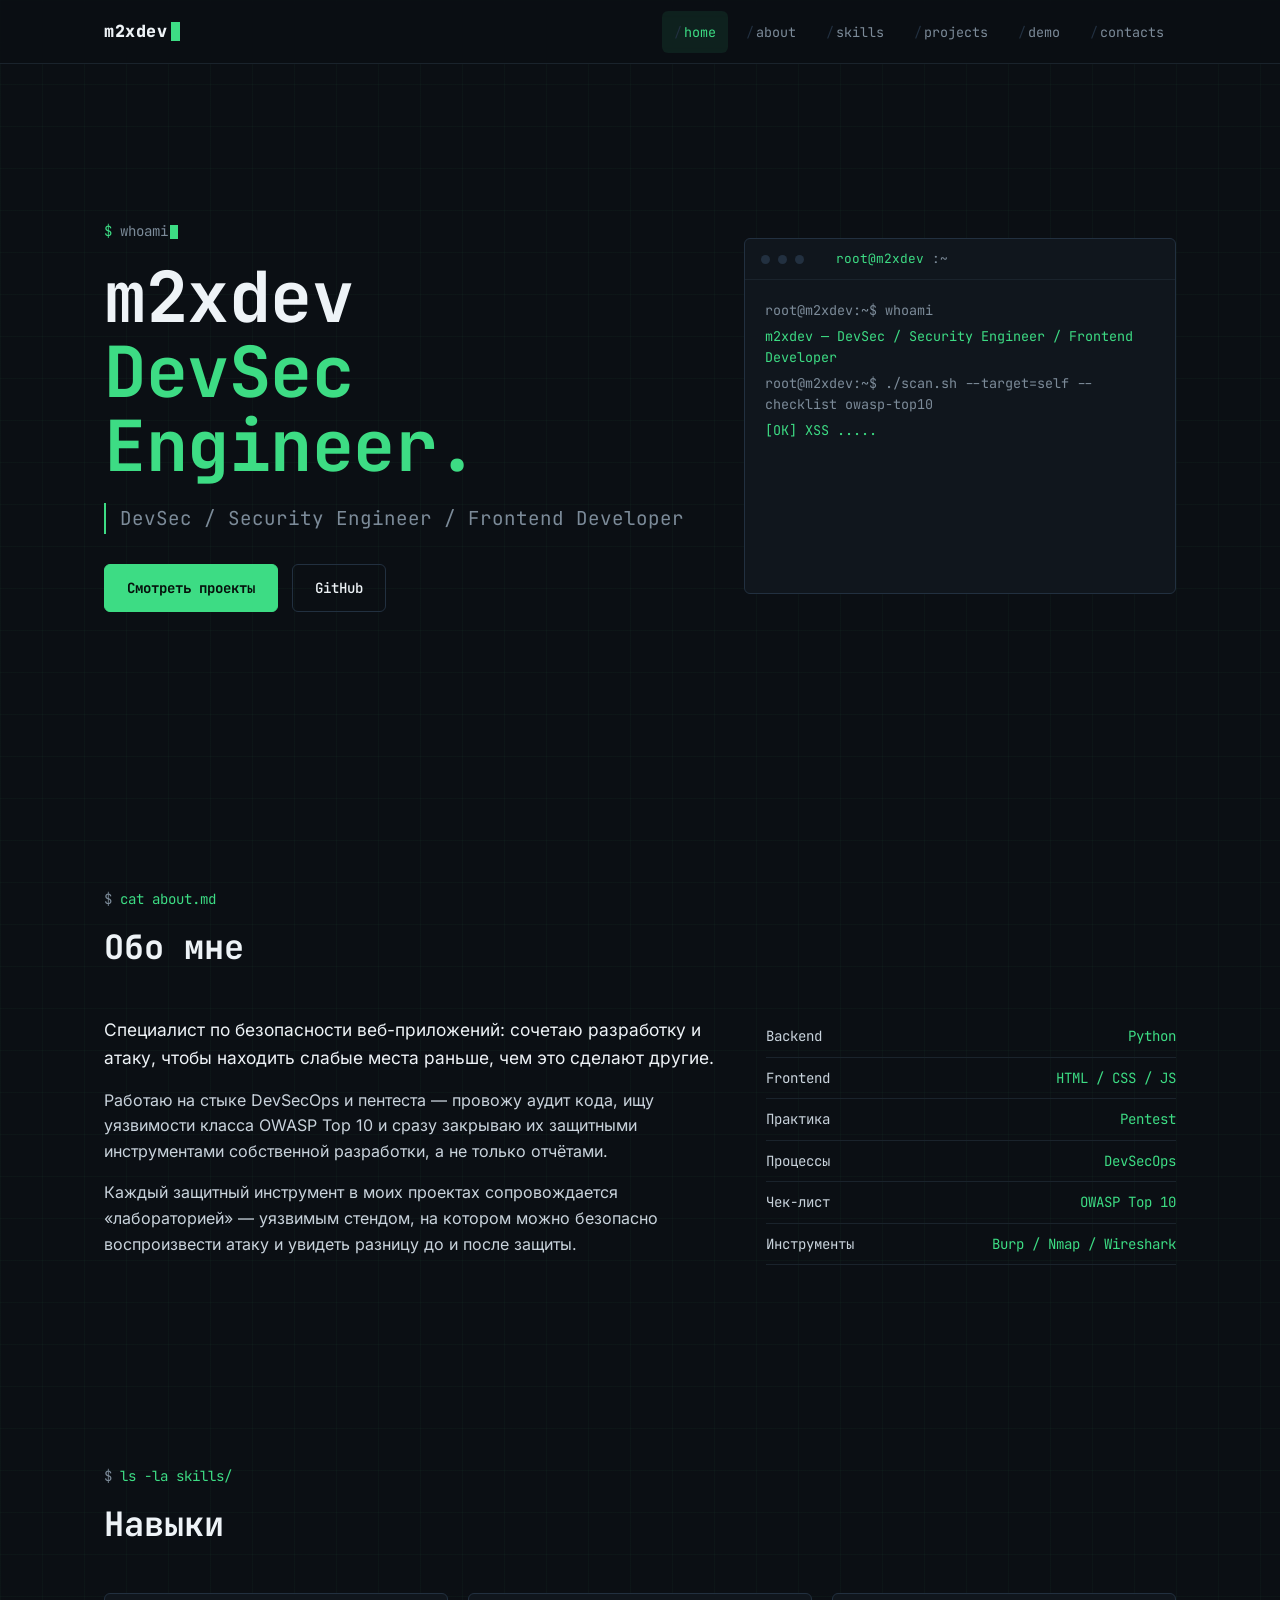
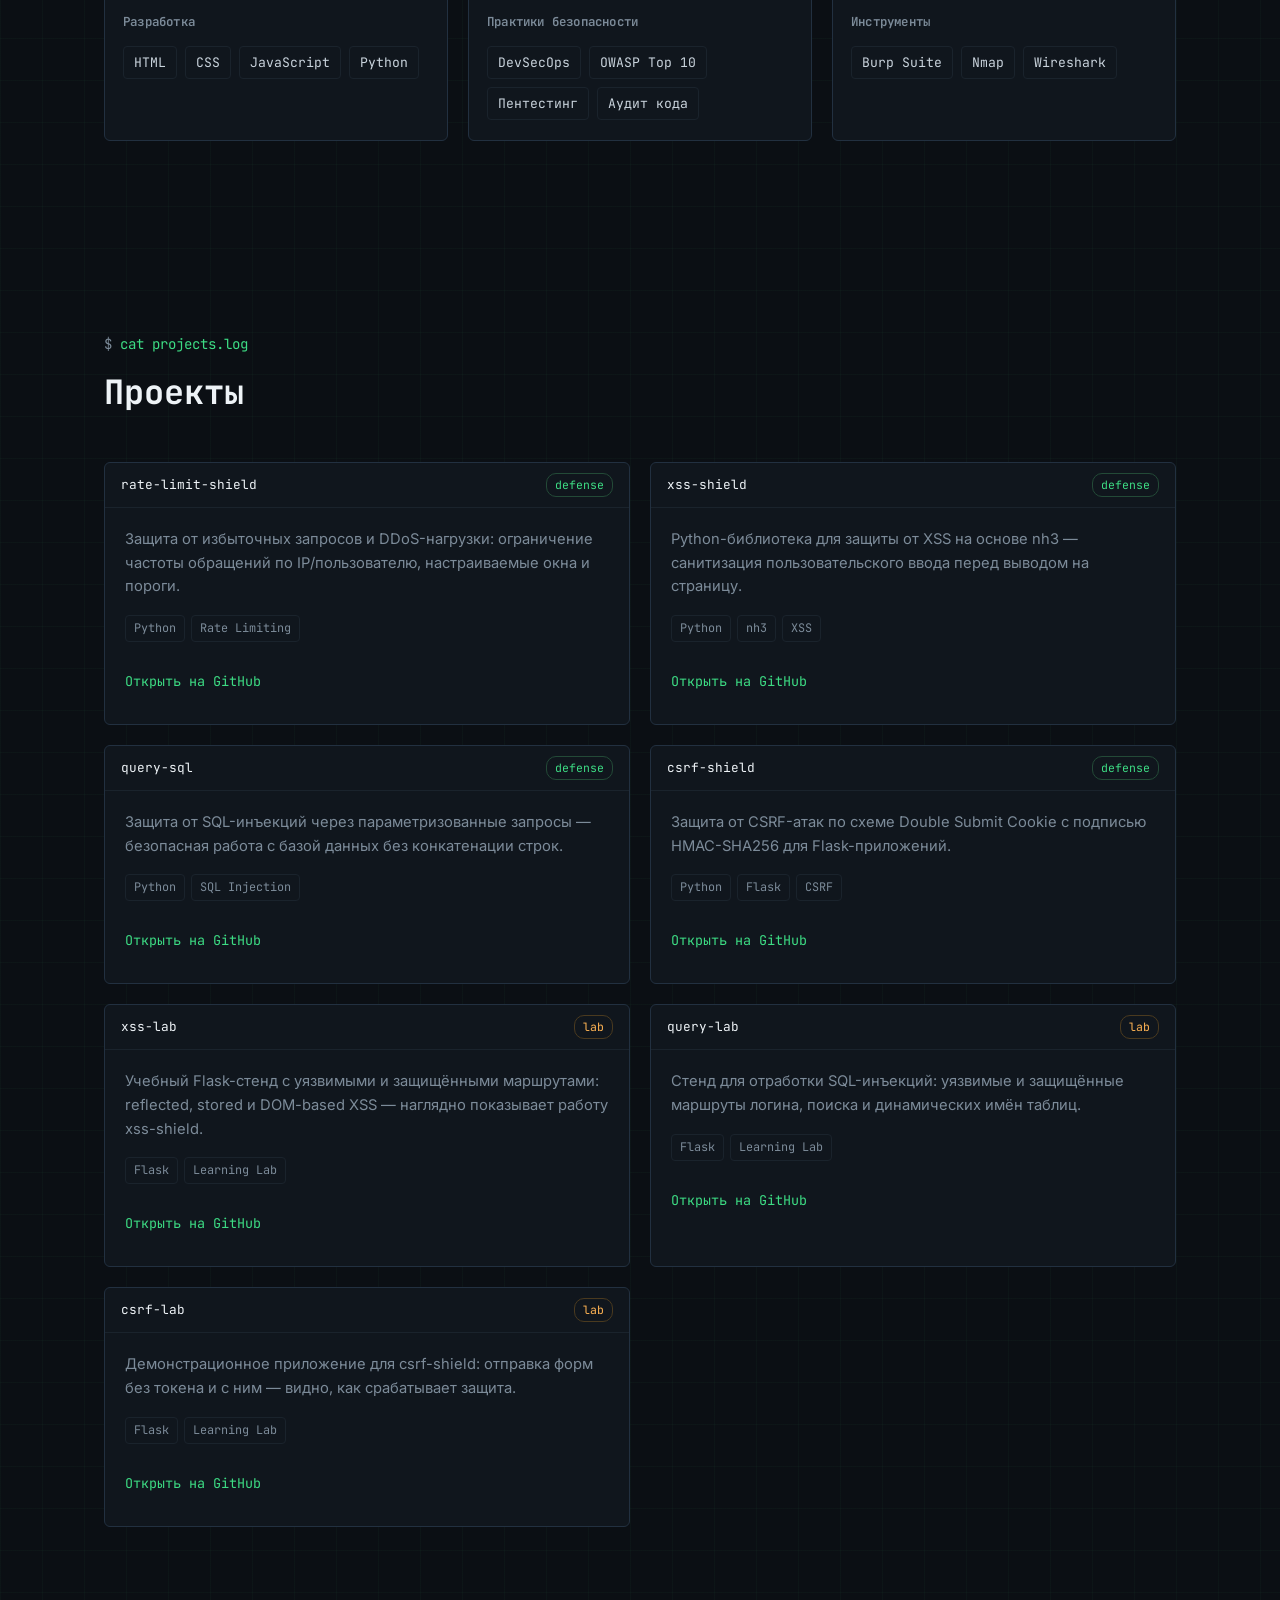
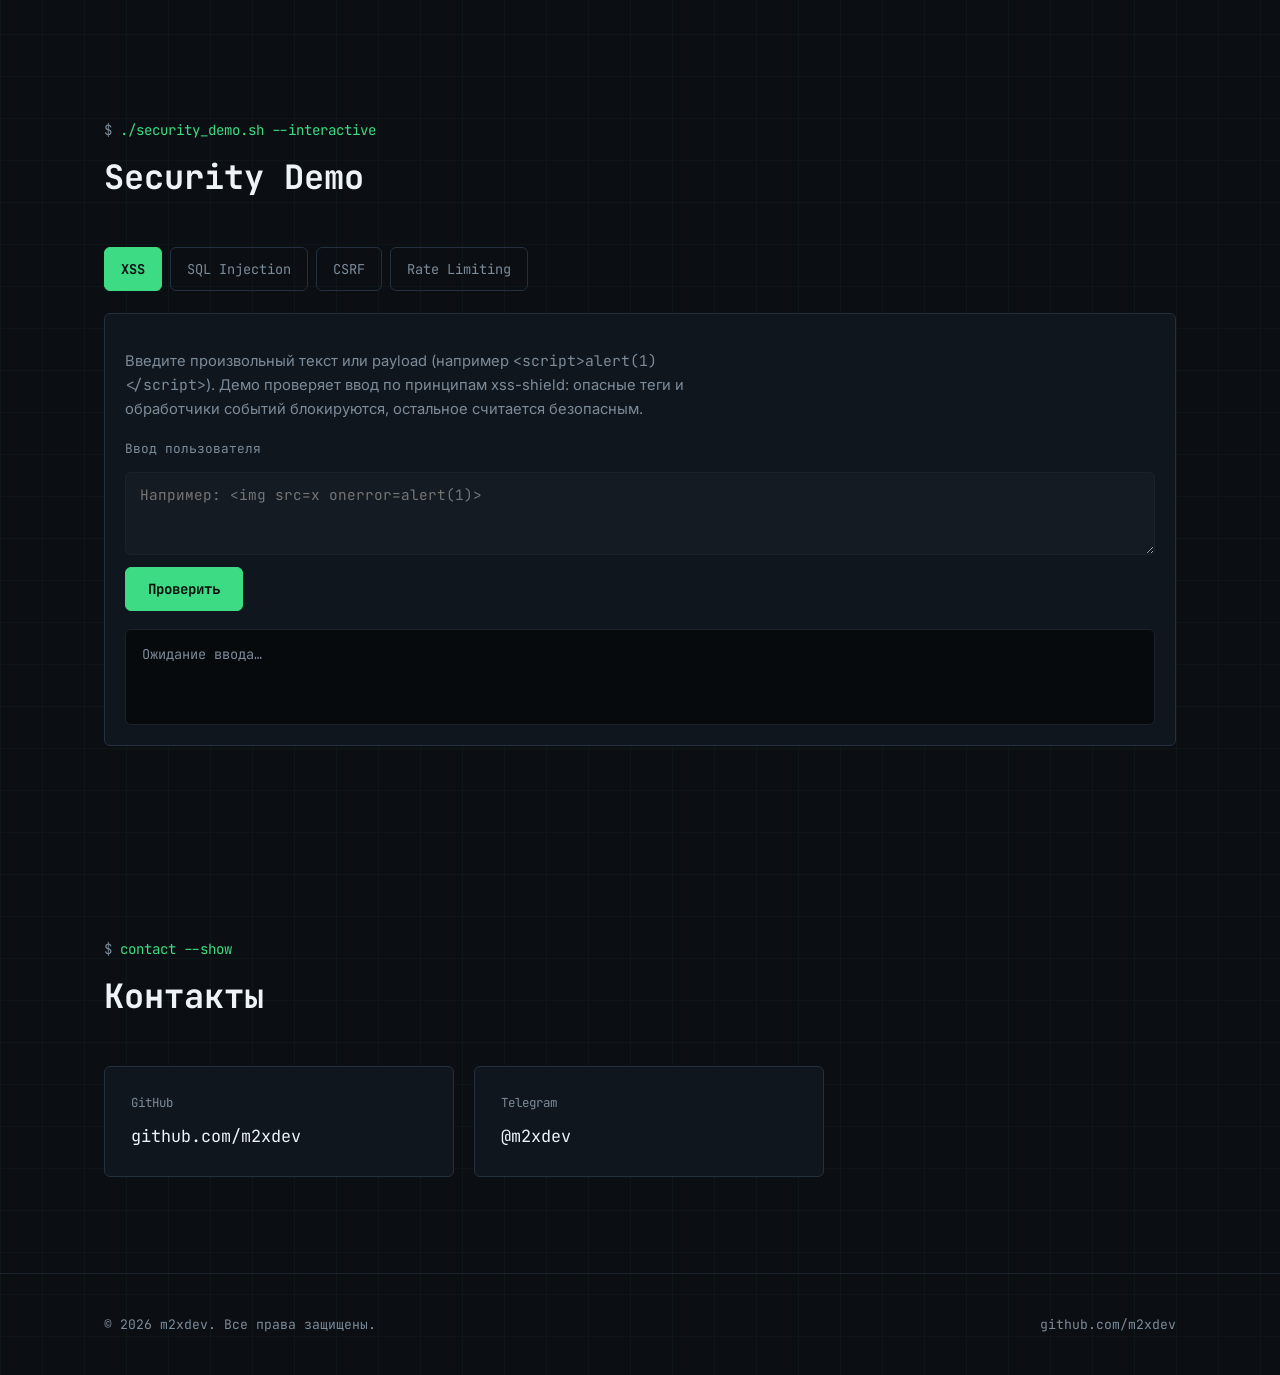
==== commit e7dbf473: "Fix mobile, a11y and menu bugs; add SEO meta and self-hosted fonts Меню-бургер оставалось в tab-orde" ====
--- a/index.html
+++ b/index.html
@@ -2,16 +2,111 @@
 <html lang="ru">
 <head>
 <meta charset="UTF-8">
-<meta name="viewport" content="width=device-width, initial-scale=1.0">
-<title>m2xdev — DevSec / Security Engineer / Frontend Developer</title>
-<meta name="description" content="Портфолио m2xdev: специалист по безопасности веб-приложений, DevSecOps, пентестер.">
-
-<!-- Шрифты: JetBrains Mono для терминального/акцентного текста, Inter для основного чтения -->
-<link rel="preconnect" href="https://fonts.googleapis.com">
-<link rel="preconnect" href="https://fonts.gstatic.com" crossorigin>
-<link href="https://fonts.googleapis.com/css2?family=JetBrains+Mono:wght@400;500;700;800&family=Inter:wght@400;500;600;700&display=swap" rel="stylesheet">
+<meta name="viewport" content="width=device-width, initial-scale=1.0, viewport-fit=cover">
+
+<!-- ===================== SEO ===================== -->
+<title>m2xdev — DevSec Engineer: безопасность веб-приложений, пентест, DevSecOps</title>
+<meta name="description" content="Портфолио m2xdev: безопасность веб-приложений, DevSecOps и пентест. XSS, SQL-инъекции, CSRF и rate limiting — защитные инструменты и уязвимые стенды к каждому.">
+<meta name="author" content="m2xdev">
+<link rel="canonical" href="https://m2xdev.github.io/">
+<meta name="robots" content="index, follow, max-image-preview:large">
+<meta name="color-scheme" content="dark">
+<meta name="theme-color" content="#0b0f14">
+<meta name="referrer" content="strict-origin-when-cross-origin">
+
+<!-- ===================== OPEN GRAPH / TWITTER ===================== -->
+<meta property="og:type" content="website">
+<meta property="og:site_name" content="m2xdev">
+<meta property="og:locale" content="ru_RU">
+<meta property="og:title" content="m2xdev — DevSec / Security Engineer">
+<meta property="og:description" content="Безопасность веб-приложений: нахожу слабые места раньше, чем это сделают другие. XSS, SQLi, CSRF, rate limiting — защита и уязвимые стенды.">
+<meta property="og:url" content="https://m2xdev.github.io/">
+<meta property="og:image" content="https://m2xdev.github.io/assets/og-image.png">
+<meta property="og:image:width" content="1200">
+<meta property="og:image:height" content="630">
+<meta property="og:image:alt" content="Терминальная панель портфолио m2xdev: m2xdev, DevSec Engineer, проверки XSS, SQL Injection, CSRF и Rate Limiting со статусом OK.">
+<meta name="twitter:card" content="summary_large_image">
+<meta name="twitter:title" content="m2xdev — DevSec / Security Engineer">
+<meta name="twitter:description" content="Безопасность веб-приложений: защита и уязвимые стенды. XSS, SQLi, CSRF, rate limiting.">
+<meta name="twitter:image" content="https://m2xdev.github.io/assets/og-image.png">
+<meta name="twitter:image:alt" content="Терминальная панель портфолио m2xdev.">
+
+<!-- ===================== ИКОНКИ / МАНИФЕСТ ===================== -->
+<link rel="icon" href="/assets/favicon.svg" type="image/svg+xml">
+<link rel="apple-touch-icon" href="/assets/apple-touch-icon.png">
+<link rel="manifest" href="/site.webmanifest">
+<meta name="apple-mobile-web-app-capable" content="yes">
+<meta name="apple-mobile-web-app-status-bar-style" content="black-translucent">
+<meta name="apple-mobile-web-app-title" content="m2xdev">
+
+<!-- Единственный внешний ресурс убран: шрифты лежат в /assets/fonts.
+     LCP-текст (h1) набран JetBrains Mono — файл стартует заранее. -->
+<link rel="preload" href="/assets/fonts/JetBrainsMono-latin.woff2" as="font" type="font/woff2" crossorigin>
+
+<!-- ===================== STRUCTURED DATA ===================== -->
+<script type="application/ld+json">
+{
+  "@context": "https://schema.org",
+  "@graph": [
+    {
+      "@type": "WebSite",
+      "@id": "https://m2xdev.github.io/#website",
+      "url": "https://m2xdev.github.io/",
+      "name": "m2xdev",
+      "inLanguage": "ru"
+    },
+    {
+      "@type": "Person",
+      "@id": "https://m2xdev.github.io/#person",
+      "name": "m2xdev",
+      "url": "https://m2xdev.github.io/",
+      "image": "https://m2xdev.github.io/assets/og-image.png",
+      "jobTitle": "Security Engineer",
+      "description": "DevSec / Security Engineer / Frontend Developer",
+      "knowsAbout": [
+        "Безопасность веб-приложений",
+        "DevSecOps",
+        "Пентестинг",
+        "OWASP Top 10",
+        "XSS",
+        "SQL-инъекции",
+        "CSRF",
+        "Rate limiting"
+      ],
+      "sameAs": [
+        "https://github.com/m2xdev",
+        "https://t.me/m2xdev"
+      ]
+    }
+  ]
+}
+</script>
 
 <style>
+  /* ===================== ШРИФТЫ (self-hosted) ===================== */
+  /* JetBrains Mono отдаётся одним variable-файлом: диапазон весов вместо трёх копий. */
+  @font-face{
+    font-family:'JetBrains Mono'; font-style:normal; font-weight:100 800; font-display:swap;
+    src:url('/assets/fonts/JetBrainsMono-latin.woff2') format('woff2');
+    unicode-range:U+0000-00FF,U+0131,U+0152-0153,U+02BB-02BC,U+02C6,U+02DA,U+02DC,U+0304,U+0308,U+0329,U+2000-206F,U+20AC,U+2122,U+2191,U+2193,U+2212,U+2215,U+FEFF,U+FFFD;
+  }
+  @font-face{
+    font-family:'JetBrains Mono'; font-style:normal; font-weight:100 800; font-display:swap;
+    src:url('/assets/fonts/JetBrainsMono-cyrillic.woff2') format('woff2');
+    unicode-range:U+0301,U+0400-045F,U+0490-0491,U+04B0-04B1,U+2116;
+  }
+  /* Inter используется только для основного текста — один вес. */
+  @font-face{
+    font-family:'Inter'; font-style:normal; font-weight:400; font-display:swap;
+    src:url('/assets/fonts/Inter-400-latin.woff2') format('woff2');
+    unicode-range:U+0000-00FF,U+0131,U+0152-0153,U+02BB-02BC,U+02C6,U+02DA,U+02DC,U+0304,U+0308,U+0329,U+2000-206F,U+20AC,U+2122,U+2191,U+2193,U+2212,U+2215,U+FEFF,U+FFFD;
+  }
+  @font-face{
+    font-family:'Inter'; font-style:normal; font-weight:400; font-display:swap;
+    src:url('/assets/fonts/Inter-400-cyrillic.woff2') format('woff2');
+    unicode-range:U+0301,U+0400-045F,U+0490-0491,U+04B0-04B1,U+2116;
+  }
+
   /* ===================== ПЕРЕМЕННЫЕ ТЕМЫ ===================== */
   :root{
     --bg: #0b0f14;            /* основной фон — глубокий тёмно-синий, не чистый чёрный */
@@ -26,44 +121,45 @@
     --green-dim: #234a37;
     --red: #ff5c5c;           /* "blocked / danger" */
     --red-dim: #4a2323;
-    --amber: #ffb454;         /* предупреждение */
+    --amber: #ffb454;         /* предупреждение / учебные стенды */
     --amber-dim: #4a3a1f;
-    --mono: 'JetBrains Mono', ui-monospace, monospace;
-    --sans: 'Inter', system-ui, sans-serif;
+    --mono: 'JetBrains Mono', ui-monospace, 'Cascadia Mono', Consolas, monospace;
+    --sans: 'Inter', system-ui, -apple-system, 'Segoe UI', sans-serif;
     --radius: 6px;
-    --nav-h: 64px;
+    --safe-t: env(safe-area-inset-top, 0px);
+    --safe-b: env(safe-area-inset-bottom, 0px);
+    --nav-h: calc(64px + var(--safe-t));
   }
 
   *{ box-sizing: border-box; }
-  html{ scroll-behavior: smooth; scroll-padding-top: var(--nav-h); }
+  html{
+    color-scheme: dark;                     /* нативные контролы и скроллбар в тёмной теме */
+    scroll-behavior: smooth;
+    scroll-padding-top: var(--nav-h);
+  }
 
   body{
     margin:0;
-    background: var(--bg);
+    /* Сетка фона рисуется самим body: без position:fixed слоя нет лишнего
+       composited-слоя и перерисовки при каждом скролле на мобильных. */
+    background-color: var(--bg);
+    background-image:
+      linear-gradient(rgba(61,220,132,0.035) 1px, transparent 1px),
+      linear-gradient(90deg, rgba(61,220,132,0.035) 1px, transparent 1px);
+    background-size: 42px 42px;
     color: var(--text);
     font-family: var(--sans);
     line-height: 1.6;
     -webkit-font-smoothing: antialiased;
-  }
-
-  /* лёгкая фоновая сетка, намекающая на терминал/схему сети, без шума и мигания */
-  body::before{
-    content:"";
-    position: fixed; inset:0;
-    background-image:
-      linear-gradient(rgba(61,220,132,0.035) 1px, transparent 1px),
-      linear-gradient(90deg, rgba(61,220,132,0.035) 1px, transparent 1px);
-    background-size: 42px 42px;
-    pointer-events: none;
-    z-index: 0;
+    -webkit-tap-highlight-color: transparent;
   }
 
   h1,h2,h3, .mono{ font-family: var(--mono); }
-  h1,h2,h3{ color: var(--text-bright); margin: 0 0 .5em; font-weight: 700; }
+  h1,h2,h3{ color: var(--text-bright); margin: 0 0 .5em; font-weight: 700; overflow-wrap: break-word; }
 
   a{ color: inherit; }
-  .container{ max-width: 1120px; margin: 0 auto; padding: 0 24px; position:relative; z-index:1; }
-  section{ position: relative; z-index: 1; scroll-margin-top: var(--nav-h); }
+  .container{ max-width: 1120px; margin: 0 auto; padding: 0 24px; }
+  @media (max-width: 400px){ .container{ padding: 0 16px; } }
 
   ::selection{ background: var(--green-dim); color: var(--text-bright); }
 
@@ -77,15 +173,30 @@
   ::-webkit-scrollbar{ width: 10px; }
   ::-webkit-scrollbar-track{ background: var(--bg); }
   ::-webkit-scrollbar-thumb{ background: var(--border); border-radius: 8px; }
+  /* Firefox: -moz-appearance есть только в нём, поэтому проксируется точечно */
+  @supports (-moz-appearance: none){
+    html{ scrollbar-color: var(--border) var(--bg); scrollbar-width: thin; }
+  }
 
   /* ===================== NAVBAR ===================== */
   .navbar{
     position: fixed; top:0; left:0; right:0; height: var(--nav-h);
-    background: rgba(11,15,20,0.86);
-    backdrop-filter: blur(10px);
+    padding-top: var(--safe-t);
+    background: rgba(11,15,20,0.94);
     border-bottom: 1px solid var(--border-soft);
     z-index: 100;
     display:flex; align-items:center;
+  }
+  /* Блюр дорогой: включаем только если он реально поддерживается
+     и пользователь не просил уменьшить прозрачность. */
+  @supports ((backdrop-filter: blur(1px)) or (-webkit-backdrop-filter: blur(1px))){
+    @media (prefers-reduced-transparency: no-preference){
+      .navbar{
+        background: rgba(11,15,20,0.78);
+        -webkit-backdrop-filter: blur(10px);
+        backdrop-filter: blur(10px);
+      }
+    }
   }
   .navbar .container{ display:flex; align-items:center; justify-content:space-between; width:100%; }
 
@@ -93,6 +204,7 @@
     font-family: var(--mono); font-weight: 800; font-size: 1.05rem;
     color: var(--text-bright); text-decoration:none; letter-spacing: .5px;
     display:flex; align-items:center; gap:2px;
+    min-height: 44px;
   }
   .logo .cursor{
     display:inline-block; width:9px; height: 1.1em; background: var(--green);
@@ -104,15 +216,18 @@
   .nav-links{ display:flex; gap: 6px; list-style:none; margin:0; padding:0; }
   .nav-links a{
     font-family: var(--mono); font-size: .84rem; text-decoration:none;
-    color: var(--text-dim); padding: 8px 12px; border-radius: var(--radius);
+    color: var(--text-dim); padding: 12px; border-radius: var(--radius);
     transition: color .18s ease, background .18s ease;
     white-space: nowrap;
   }
   .nav-links a::before{ content:"/"; color: var(--border); margin-right:2px; }
   .nav-links a:hover, .nav-links a:focus-visible{ color: var(--green); background: rgba(61,220,132,0.07); }
+  /* активная секция подсвечивается IntersectionObserver'ом */
+  .nav-links a[aria-current="true"]{ color: var(--green); background: rgba(61,220,132,0.09); }
 
   .burger{
-    display:none; flex-direction:column; gap:5px; background:none; border:none; cursor:pointer; padding: 8px;
+    display:none; flex-direction:column; justify-content:center; gap:5px;
+    background:none; border:none; cursor:pointer; padding: 12px 8px; min-height: 44px;
   }
   .burger span{ width: 22px; height: 2px; background: var(--text-bright); display:block; transition: transform .25s ease, opacity .25s ease; }
   .burger.open span:nth-child(1){ transform: translateY(7px) rotate(45deg); }
@@ -126,11 +241,16 @@
       border-bottom: 1px solid var(--border-soft);
       padding: 10px 24px 18px;
       transform: translateY(-8px); opacity:0; pointer-events:none;
-      transition: transform .2s ease, opacity .2s ease;
+      /* visibility:hidden — без неё закрытое меню оставалось в tab-order */
+      visibility: hidden;
+      transition: transform .2s ease, opacity .2s ease, visibility 0s linear .2s;
       gap: 2px;
     }
-    .nav-links.open{ transform: translateY(0); opacity:1; pointer-events:auto; }
-    .nav-links a{ padding: 12px 6px; border-bottom: 1px solid var(--border-soft); border-radius:0; }
+    .nav-links.open{
+      transform: translateY(0); opacity:1; pointer-events:auto; visibility:visible;
+      transition: transform .2s ease, opacity .2s ease, visibility 0s;
+    }
+    .nav-links a{ padding: 14px 6px; border-bottom: 1px solid var(--border-soft); border-radius:0; }
     .burger{ display:flex; }
   }
 
@@ -139,7 +259,9 @@
     background: var(--bg-panel);
     border: 1px solid var(--border);
     border-radius: var(--radius);
-  }
+    transition: border-color .2s ease, transform .2s ease;
+  }
+  .panel.hoverable:hover{ border-color: #2c4054; transform: translateY(-2px); }
   .panel-head{
     display:flex; align-items:center; gap:8px;
     padding: 10px 16px;
@@ -150,9 +272,6 @@
   .panel-head .prompt{ color: var(--green); }
   .panel-body{ padding: 20px; }
 
-  .prompt-line{ font-family: var(--mono); color: var(--text-dim); font-size: .85rem; }
-  .prompt-line .sym{ color: var(--green); }
-
   .section-head{ margin-bottom: 42px; }
   .section-head .kicker{ font-family: var(--mono); color: var(--green); font-size: .88rem; margin-bottom: 10px; }
   .section-head .kicker .sym{ color: var(--text-dim); }
@@ -162,6 +281,7 @@
     font-family: var(--mono); font-size: .88rem; font-weight: 500;
     padding: 12px 22px; border-radius: var(--radius); text-decoration:none;
     display:inline-flex; align-items:center; gap:8px; cursor:pointer;
+    min-height: 44px;
     border: 1px solid var(--border); transition: border-color .18s ease, transform .15s ease, background .18s ease;
     background: transparent; color: var(--text-bright);
   }
@@ -177,21 +297,25 @@
   #home{
     padding-top: calc(var(--nav-h) + 72px);
     min-height: 88vh;
+    min-height: 88svh;   /* vh на iOS считает адресную строку и hero «прыгает» */
     display:flex; align-items:center;
   }
   .hero-grid{ display:grid; grid-template-columns: 1.15fr .85fr; gap: 56px; align-items:center; }
-  @media (max-width: 900px){ .hero-grid{ grid-template-columns: 1fr; } }
+  @media (max-width: 900px){ .hero-grid{ grid-template-columns: 1fr; gap: 40px; } }
 
   .hero-eyebrow{ font-family: var(--mono); color: var(--text-dim); font-size: .88rem; margin-bottom: 18px; }
   .hero-eyebrow .sym{ color: var(--green); }
   .hero-eyebrow .cur{ display:inline-block; width:8px; height:1em; background: var(--green); vertical-align: middle; animation: blink 1.1s steps(1) infinite; margin-left:2px; }
 
   .hero h1{
-    font-size: clamp(2.6rem, 6vw, 4.4rem);
-    line-height: 1.02;
+    /* 2.6rem на моноширинном шрифте = 399px для «DevSec Engineer.» — вылезало
+       за 327px доступных на iPhone SE. Нижняя граница подобрана под 320px. */
+    font-size: clamp(1.8rem, 8.6vw, 4.4rem);
+    line-height: 1.06;
     margin-bottom: 18px;
-    letter-spacing: -0.5px;
-  }
+    letter-spacing: -0.02em;
+  }
+  @media (min-width: 640px){ .hero h1{ letter-spacing: -0.5px; } }
   .hero h1 .accent{ color: var(--green); }
   .hero .subtitle{
     font-family: var(--mono); color: var(--text-dim); font-size: clamp(1rem, 1.6vw, 1.2rem);
@@ -203,13 +327,13 @@
   .hero-term{ font-size: .84rem; }
   .hero-term .panel-body{ min-height: 220px; }
   .hero-term .line{ display:block; white-space: pre-wrap; word-break: break-word; color: var(--text-dim); margin: 0 0 4px; font-family: var(--mono); }
-  .hero-term .line .ok{ color: var(--green); }
-  .hero-term .line .warn{ color: var(--amber); }
+  .hero-term .line.ok{ color: var(--green); }
+  .hero-term .line.warn{ color: var(--amber); }
   .hero-term .caret{ display:inline-block; width:7px; height:1em; background: var(--green); vertical-align: -2px; animation: blink 1s steps(1) infinite; }
 
   /* ===================== ABOUT ===================== */
   .about-grid{ display:grid; grid-template-columns: 1.2fr .8fr; gap: 48px; }
-  @media (max-width: 860px){ .about-grid{ grid-template-columns: 1fr; } }
+  @media (max-width: 860px){ .about-grid{ grid-template-columns: 1fr; gap: 32px; } }
   .about-text p{ margin: 0 0 16px; color: var(--text); max-width: 62ch; }
   .about-text p:first-child{ color: var(--text-bright); font-size: 1.08rem; }
 
@@ -235,9 +359,7 @@
     transition: border-color .18s ease, color .18s ease;
   }
   .skill-card:hover .skill-tags span{ border-color: var(--border); }
-  .skill-tags span:hover{ border-color: var(--green) !important; color: var(--green); }
-  .panel{ transition: border-color .2s ease, transform .2s ease; }
-  .panel.hoverable:hover{ border-color: #2c4054; transform: translateY(-2px); }
+  .skill-tags span:hover{ border-color: var(--green); color: var(--green); }
 
   /* ===================== PROJECTS ===================== */
   .projects-grid{ display:grid; grid-template-columns: repeat(2, 1fr); gap: 20px; }
@@ -245,22 +367,26 @@
 
   .project-card .panel-head{ justify-content: space-between; }
   .project-card .panel-head .fname{ color: var(--text-bright); }
-  .project-card .panel-head .status{ font-size: .72rem; padding: 2px 8px; border-radius: 10px; border:1px solid var(--green-dim); color: var(--green); }
+  .project-card .panel-head .status{ font-size: .72rem; padding: 2px 8px; border-radius: 10px; border:1px solid; }
+  /* цвет бейджа несёт смысл: защита — зелёный, учебный стенд — янтарный */
+  .project-card .panel-head .status.defense{ border-color: var(--green-dim); color: var(--green); }
+  .project-card .panel-head .status.lab{ border-color: var(--amber-dim); color: var(--amber); }
   .project-card p{ color: var(--text-dim); font-size: .92rem; margin: 0 0 16px; }
   .project-card .tags{ display:flex; flex-wrap:wrap; gap:6px; margin-bottom: 18px; }
   .project-card .tags span{ font-family: var(--mono); font-size: .74rem; color: var(--text-dim); border:1px solid var(--border-soft); padding: 3px 8px; border-radius:4px; }
   .project-card .go{
     font-family: var(--mono); font-size: .84rem; color: var(--green); text-decoration:none;
-    display:inline-flex; align-items:center; gap:6px;
+    display:inline-flex; align-items:center; gap:6px; min-height: 44px;
   }
   .project-card .go:hover{ text-decoration: underline; }
 
   /* ===================== SECURITY DEMO ===================== */
   .demo-tabs{ display:flex; gap:8px; flex-wrap:wrap; margin-bottom: 22px; }
   .demo-tab{
-    font-family: var(--mono); font-size: .85rem; padding: 10px 16px;
+    font-family: var(--mono); font-size: .85rem; padding: 12px 16px;
+    min-height: 44px;
     border: 1px solid var(--border); border-radius: var(--radius); background: transparent; color: var(--text-dim);
-    cursor:pointer; transition: all .18s ease;
+    cursor:pointer; transition: color .18s ease, background .18s ease, border-color .18s ease;
   }
   .demo-tab.active{ color: var(--bg); background: var(--green); border-color: var(--green); font-weight:700; }
   .demo-tab:not(.active):hover{ border-color: var(--green); color: var(--green); }
@@ -277,12 +403,13 @@
     color: var(--text-bright); font-family: var(--mono); font-size: .9rem; padding: 12px 14px;
     width: 100%; resize: vertical; transition: border-color .18s ease;
   }
-  .demo-form input:focus, .demo-form textarea:focus{ border-color: var(--green); outline:none; }
+  .demo-form input:focus, .demo-form textarea:focus{ border-color: var(--green); }
+  .demo-form .btn{ align-self:flex-start; }
 
   .demo-console{
     background: #070a0d; border: 1px solid var(--border-soft); border-radius: var(--radius);
     padding: 14px 16px; font-family: var(--mono); font-size: .85rem; min-height: 96px;
-    max-height: 260px; overflow-y:auto;
+    max-height: 260px; overflow-y:auto; overscroll-behavior: contain;
   }
   .demo-console .placeholder{ color: var(--text-dim); }
   .demo-console .log-line{ margin-bottom: 6px; display:flex; gap:8px; align-items:flex-start; }
@@ -302,16 +429,22 @@
   @media (max-width: 600px){ .contacts-grid{ grid-template-columns: 1fr; } }
   .contact-card{ padding: 26px; display:flex; flex-direction: column; gap: 10px; text-decoration:none; }
   .contact-card .label{ font-family: var(--mono); font-size: .78rem; color: var(--text-dim); }
-  .contact-card .value{ font-family: var(--mono); font-size: 1.05rem; color: var(--text-bright); }
+  .contact-card .value{ font-family: var(--mono); font-size: 1.05rem; color: var(--text-bright); word-break: break-word; }
   .contact-card:hover{ border-color: var(--green); }
   .contact-card:hover .value{ color: var(--green); }
 
   /* ===================== FOOTER ===================== */
-  footer{ border-top: 1px solid var(--border-soft); padding: 28px 0; }
+  footer{ border-top: 1px solid var(--border-soft); padding: 28px 0 calc(28px + var(--safe-b)); }
   footer .container{ display:flex; justify-content:space-between; align-items:center; flex-wrap:wrap; gap:12px; }
   footer .fmono{ font-family: var(--mono); font-size: .82rem; color: var(--text-dim); }
-  footer a{ text-decoration:none; color: var(--text-dim); transition: color .18s ease; }
+  footer a{ text-decoration:none; color: var(--text-dim); transition: color .18s ease; padding: 12px 0; }
   footer a:hover{ color: var(--green); }
+
+  /* на тач-устройствах hover «прилипает» после тапа — убираем смещение */
+  @media (hover: none){
+    .panel.hoverable:hover{ transform:none; }
+    .btn:hover{ transform:none; }
+  }
 
   /* уважение к пользователям с чувствительностью к анимации */
   @media (prefers-reduced-motion: reduce){
@@ -319,13 +452,29 @@
     *, *::before, *::after{ animation-duration: 0.001ms !important; animation-iteration-count: 1 !important; transition-duration: 0.001ms !important; }
   }
 </style>
+
+<noscript><style>
+  /* Без JS навигация должна оставаться доступной, а демо — читаемым. */
+  @media (max-width: 860px){
+    .navbar{ height:auto; padding-top: var(--safe-t); padding-bottom: 6px; }
+    .navbar .container{ flex-wrap:wrap; gap:4px; }
+    .nav-links{
+      position:static; flex-direction:row; flex-wrap:wrap; transform:none; opacity:1;
+      visibility:visible; pointer-events:auto; background:transparent; border:none; padding:0;
+    }
+    .nav-links a{ padding: 8px 10px; border-bottom:none; }
+    .burger{ display:none; }
+  }
+  .demo-tabs{ display:none; }
+  .demo-panel{ display:block; margin-bottom: 28px; }
+</style></noscript>
 </head>
 <body>
 
 <!-- ===================== NAVBAR ===================== -->
 <nav class="navbar">
   <div class="container">
-    <a href="#home" class="logo">m2xdev<span class="cursor"></span></a>
+    <a href="#home" class="logo">m2xdev<span class="cursor" aria-hidden="true"></span></a>
     <ul class="nav-links" id="navLinks">
       <li><a href="#home">home</a></li>
       <li><a href="#about">about</a></li>
@@ -341,32 +490,43 @@
 </nav>
 
 <!-- ===================== HERO / ГЛАВНАЯ ===================== -->
-<section id="home">
+<section id="home" aria-labelledby="heroTitle">
   <div class="container hero-grid hero">
     <div>
-      <div class="hero-eyebrow"><span class="sym">$</span> whoami<span class="cur"></span></div>
-      <h1>m2xdev<br><span class="accent">DevSec Engineer.</span></h1>
+      <div class="hero-eyebrow"><span class="sym">$</span> whoami<span class="cur" aria-hidden="true"></span></div>
+      <h1 id="heroTitle">m2xdev<br><span class="accent">DevSec Engineer.</span></h1>
       <p class="subtitle">DevSec / Security Engineer / Frontend Developer</p>
       <div class="hero-actions">
-        <a href="#projects" class="btn btn-primary" data-scroll>Смотреть проекты</a>
-        <a href="https://github.com/m2xdev" class="btn btn-ghost" target="_blank" rel="noopener noreferrer" data-external>GitHub</a>
-      </div>
-    </div>
-
-    <!-- визуальный якорь hero: имитация терминала, печатающего лог загрузки -->
+        <a href="#projects" class="btn btn-primary">Смотреть проекты</a>
+        <a href="https://github.com/m2xdev" class="btn btn-ghost" target="_blank" rel="noopener noreferrer">GitHub</a>
+      </div>
+    </div>
+
+    <!-- Строки терминала лежат в разметке: без JS и для скринридеров они читаются как есть,
+         а скрипт только переигрывает их эффектом печати. -->
     <div class="panel hero-term">
       <div class="panel-head"><span class="dot"></span><span class="dot"></span><span class="dot"></span>&nbsp;&nbsp;<span class="prompt">root@m2xdev</span>:~</div>
-      <div class="panel-body" id="heroTerminal" aria-hidden="true"></div>
+      <div class="panel-body" id="heroTerminal">
+        <span class="line">root@m2xdev:~$ whoami</span>
+        <span class="line ok">m2xdev — DevSec / Security Engineer / Frontend Developer</span>
+        <span class="line">root@m2xdev:~$ ./scan.sh --target=self --checklist owasp-top10</span>
+        <span class="line ok">[OK] XSS ............ xss-shield</span>
+        <span class="line ok">[OK] SQL Injection .. query-sql</span>
+        <span class="line ok">[OK] CSRF ........... csrf-shield</span>
+        <span class="line ok">[OK] Rate Limiting .. rate-limit-shield</span>
+        <span class="line warn">[!!] Labs ........... 3 стенда для практики</span>
+        <span class="line">root@m2xdev:~$ <span class="caret" aria-hidden="true"></span></span>
+      </div>
     </div>
   </div>
 </section>
 
 <!-- ===================== ОБО МНЕ ===================== -->
-<section id="about">
+<section id="about" aria-labelledby="aboutTitle">
   <div class="container">
     <div class="section-head">
       <div class="kicker"><span class="sym">$</span> cat about.md</div>
-      <h2>Обо мне</h2>
+      <h2 id="aboutTitle">Обо мне</h2>
     </div>
     <div class="about-grid">
       <div class="about-text">
@@ -387,11 +547,11 @@
 </section>
 
 <!-- ===================== НАВЫКИ ===================== -->
-<section id="skills">
+<section id="skills" aria-labelledby="skillsTitle">
   <div class="container">
     <div class="section-head">
       <div class="kicker"><span class="sym">$</span> ls -la skills/</div>
-      <h2>Навыки</h2>
+      <h2 id="skillsTitle">Навыки</h2>
     </div>
     <div class="skills-grid">
       <div class="panel skill-card hoverable">
@@ -423,74 +583,74 @@
 </section>
 
 <!-- ===================== ПРОЕКТЫ ===================== -->
-<section id="projects">
+<section id="projects" aria-labelledby="projectsTitle">
   <div class="container">
     <div class="section-head">
       <div class="kicker"><span class="sym">$</span> cat projects.log</div>
-      <h2>Проекты</h2>
+      <h2 id="projectsTitle">Проекты</h2>
     </div>
     <div class="projects-grid">
 
       <div class="panel project-card hoverable">
-        <div class="panel-head"><span class="fname">rate-limit-shield</span><span class="status">defense</span></div>
+        <div class="panel-head"><span class="fname">rate-limit-shield</span><span class="status defense">defense</span></div>
         <div class="panel-body">
           <p>Защита от избыточных запросов и DDoS-нагрузки: ограничение частоты обращений по IP/пользователю, настраиваемые окна и пороги.</p>
           <div class="tags"><span>Python</span><span>Rate Limiting</span></div>
-          <a class="go" href="https://github.com/m2xdev/rate-limit-shield" target="_blank" rel="noopener noreferrer" data-external>Открыть на GitHub</a>
+          <a class="go" href="https://github.com/m2xdev/rate-limit-shield" target="_blank" rel="noopener noreferrer">Открыть на GitHub</a>
         </div>
       </div>
 
       <div class="panel project-card hoverable">
-        <div class="panel-head"><span class="fname">xss-shield</span><span class="status">defense</span></div>
+        <div class="panel-head"><span class="fname">xss-shield</span><span class="status defense">defense</span></div>
         <div class="panel-body">
           <p>Python-библиотека для защиты от XSS на основе nh3 — санитизация пользовательского ввода перед выводом на страницу.</p>
           <div class="tags"><span>Python</span><span>nh3</span><span>XSS</span></div>
-          <a class="go" href="https://github.com/m2xdev/xss-shield" target="_blank" rel="noopener noreferrer" data-external>Открыть на GitHub</a>
+          <a class="go" href="https://github.com/m2xdev/xss-shield" target="_blank" rel="noopener noreferrer">Открыть на GitHub</a>
         </div>
       </div>
 
       <div class="panel project-card hoverable">
-        <div class="panel-head"><span class="fname">query-sql</span><span class="status">defense</span></div>
+        <div class="panel-head"><span class="fname">query-sql</span><span class="status defense">defense</span></div>
         <div class="panel-body">
           <p>Защита от SQL-инъекций через параметризованные запросы — безопасная работа с базой данных без конкатенации строк.</p>
           <div class="tags"><span>Python</span><span>SQL Injection</span></div>
-          <a class="go" href="https://github.com/m2xdev/query-sql" target="_blank" rel="noopener noreferrer" data-external>Открыть на GitHub</a>
+          <a class="go" href="https://github.com/m2xdev/query-sql" target="_blank" rel="noopener noreferrer">Открыть на GitHub</a>
         </div>
       </div>
 
       <div class="panel project-card hoverable">
-        <div class="panel-head"><span class="fname">csrf-shield</span><span class="status">defense</span></div>
+        <div class="panel-head"><span class="fname">csrf-shield</span><span class="status defense">defense</span></div>
         <div class="panel-body">
           <p>Защита от CSRF-атак по схеме Double Submit Cookie с подписью HMAC-SHA256 для Flask-приложений.</p>
           <div class="tags"><span>Python</span><span>Flask</span><span>CSRF</span></div>
-          <a class="go" href="https://github.com/m2xdev/csrf-shield" target="_blank" rel="noopener noreferrer" data-external>Открыть на GitHub</a>
+          <a class="go" href="https://github.com/m2xdev/csrf-shield" target="_blank" rel="noopener noreferrer">Открыть на GitHub</a>
         </div>
       </div>
 
       <div class="panel project-card hoverable">
-        <div class="panel-head"><span class="fname">xss-lab</span><span class="status">lab</span></div>
+        <div class="panel-head"><span class="fname">xss-lab</span><span class="status lab">lab</span></div>
         <div class="panel-body">
-          <p>Учебный Flask-стенд с уязвимыми и защищённые маршрутами: reflected, stored и DOM-based XSS — наглядно показывает работу xss-shield.</p>
+          <p>Учебный Flask-стенд с уязвимыми и защищёнными маршрутами: reflected, stored и DOM-based XSS — наглядно показывает работу xss-shield.</p>
           <div class="tags"><span>Flask</span><span>Learning Lab</span></div>
-          <a class="go" href="https://github.com/m2xdev/xss-lab" target="_blank" rel="noopener noreferrer" data-external>Открыть на GitHub</a>
+          <a class="go" href="https://github.com/m2xdev/xss-lab" target="_blank" rel="noopener noreferrer">Открыть на GitHub</a>
         </div>
       </div>
 
       <div class="panel project-card hoverable">
-        <div class="panel-head"><span class="fname">query-lab</span><span class="status">lab</span></div>
+        <div class="panel-head"><span class="fname">query-lab</span><span class="status lab">lab</span></div>
         <div class="panel-body">
           <p>Стенд для отработки SQL-инъекций: уязвимые и защищённые маршруты логина, поиска и динамических имён таблиц.</p>
           <div class="tags"><span>Flask</span><span>Learning Lab</span></div>
-          <a class="go" href="https://github.com/m2xdev/query-lab" target="_blank" rel="noopener noreferrer" data-external>Открыть на GitHub</a>
+          <a class="go" href="https://github.com/m2xdev/query-lab" target="_blank" rel="noopener noreferrer">Открыть на GitHub</a>
         </div>
       </div>
 
       <div class="panel project-card hoverable">
-        <div class="panel-head"><span class="fname">csrf-lab</span><span class="status">lab</span></div>
+        <div class="panel-head"><span class="fname">csrf-lab</span><span class="status lab">lab</span></div>
         <div class="panel-body">
           <p>Демонстрационное приложение для csrf-shield: отправка форм без токена и с ним — видно, как срабатывает защита.</p>
           <div class="tags"><span>Flask</span><span>Learning Lab</span></div>
-          <a class="go" href="https://github.com/m2xdev/csrf-lab" target="_blank" rel="noopener noreferrer" data-external>Открыть на GitHub</a>
+          <a class="go" href="https://github.com/m2xdev/csrf-lab" target="_blank" rel="noopener noreferrer">Открыть на GitHub</a>
         </div>
       </div>
 
@@ -499,64 +659,64 @@
 </section>
 
 <!-- ===================== SECURITY DEMO ===================== -->
-<section id="demo">
+<section id="demo" aria-labelledby="demoTitle">
   <div class="container">
     <div class="section-head">
       <div class="kicker"><span class="sym">$</span> ./security_demo.sh --interactive</div>
-      <h2>Security Demo</h2>
+      <h2 id="demoTitle">Security Demo</h2>
     </div>
 
     <div class="demo-tabs" role="tablist" aria-label="Выбор демонстрации">
-      <button class="demo-tab active" data-target="demo-xss" role="tab" aria-selected="true">XSS</button>
-      <button class="demo-tab" data-target="demo-sqli" role="tab" aria-selected="false">SQL Injection</button>
-      <button class="demo-tab" data-target="demo-csrf" role="tab" aria-selected="false">CSRF</button>
-      <button class="demo-tab" data-target="demo-rl" role="tab" aria-selected="false">Rate Limiting</button>
+      <button class="demo-tab active" id="tab-xss" data-target="demo-xss" role="tab" aria-selected="true" aria-controls="demo-xss" tabindex="0">XSS</button>
+      <button class="demo-tab" id="tab-sqli" data-target="demo-sqli" role="tab" aria-selected="false" aria-controls="demo-sqli" tabindex="-1">SQL Injection</button>
+      <button class="demo-tab" id="tab-csrf" data-target="demo-csrf" role="tab" aria-selected="false" aria-controls="demo-csrf" tabindex="-1">CSRF</button>
+      <button class="demo-tab" id="tab-rl" data-target="demo-rl" role="tab" aria-selected="false" aria-controls="demo-rl" tabindex="-1">Rate Limiting</button>
     </div>
 
     <div class="panel">
       <div class="panel-body">
 
         <!-- --- XSS DEMO --- -->
-        <div class="demo-panel active" id="demo-xss">
+        <div class="demo-panel active" id="demo-xss" role="tabpanel" aria-labelledby="tab-xss">
           <p class="demo-desc">Введите произвольный текст или payload (например <span class="mono">&lt;script&gt;alert(1)&lt;/script&gt;</span>). Демо проверяет ввод по принципам xss-shield: опасные теги и обработчики событий блокируются, остальное считается безопасным.</p>
           <form class="demo-form" id="formXss">
             <label for="inputXss">Ввод пользователя</label>
-            <textarea id="inputXss" rows="2" placeholder="Например: <img src=x onerror=alert(1)>"></textarea>
+            <textarea id="inputXss" rows="3" spellcheck="false" autocapitalize="off" autocorrect="off" autocomplete="off" placeholder="Например: &lt;img src=x onerror=alert(1)&gt;"></textarea>
             <button type="submit" class="btn btn-primary">Проверить</button>
           </form>
-          <div class="demo-console" id="consoleXss"><span class="placeholder">Ожидание ввода…</span></div>
+          <div class="demo-console" id="consoleXss" role="status" aria-live="polite"><span class="placeholder">Ожидание ввода…</span></div>
         </div>
 
         <!-- --- SQLi DEMO --- -->
-        <div class="demo-panel" id="demo-sqli">
+        <div class="demo-panel" id="demo-sqli" role="tabpanel" aria-labelledby="tab-sqli">
           <p class="demo-desc">Демо имитирует параметризованный запрос из query-sql. Введите значение поля поиска или логина — конструкции вида <span class="mono">' OR 1=1 --</span> будут распознаны и заблокированы до выполнения запроса.</p>
           <form class="demo-form" id="formSqli">
             <label for="inputSqli">Поле поиска / логин</label>
-            <input id="inputSqli" type="text" placeholder="Например: admin' OR '1'='1">
+            <input id="inputSqli" type="text" spellcheck="false" autocapitalize="off" autocorrect="off" autocomplete="off" placeholder="Например: admin' OR '1'='1">
             <button type="submit" class="btn btn-primary">Проверить</button>
           </form>
-          <div class="demo-console" id="consoleSqli"><span class="placeholder">Ожидание ввода…</span></div>
+          <div class="demo-console" id="consoleSqli" role="status" aria-live="polite"><span class="placeholder">Ожидание ввода…</span></div>
         </div>
 
         <!-- --- CSRF DEMO --- -->
-        <div class="demo-panel" id="demo-csrf">
+        <div class="demo-panel" id="demo-csrf" role="tabpanel" aria-labelledby="tab-csrf">
           <p class="demo-desc">Симуляция отправки формы, защищённой по схеме Double Submit Cookie (csrf-shield). Отправьте форму с корректным токеном и без него — увидите разницу в результате.</p>
           <form class="demo-form" id="formCsrf">
             <label for="tokenCsrf">CSRF-токен формы</label>
-            <input id="tokenCsrf" type="text" placeholder="Оставьте пустым или введите: valid-token" value="valid-token">
+            <input id="tokenCsrf" type="text" spellcheck="false" autocapitalize="off" autocorrect="off" autocomplete="off" placeholder="Оставьте пустым или введите: valid-token" value="valid-token">
             <button type="submit" class="btn btn-primary">Отправить форму</button>
           </form>
-          <div class="demo-console" id="consoleCsrf"><span class="placeholder">Ожидание отправки…</span></div>
+          <div class="demo-console" id="consoleCsrf" role="status" aria-live="polite"><span class="placeholder">Ожидание отправки…</span></div>
         </div>
 
         <!-- --- RATE LIMIT DEMO --- -->
-        <div class="demo-panel" id="demo-rl">
+        <div class="demo-panel" id="demo-rl" role="tabpanel" aria-labelledby="tab-rl">
           <p class="demo-desc">Имитация лимита частоты запросов из rate-limit-shield: разрешено 5 запросов за 10 секунд. Нажимайте «Проверить» быстро несколько раз подряд, чтобы увидеть блокировку.</p>
           <form class="demo-form" id="formRl">
             <button type="submit" class="btn btn-primary">Отправить запрос</button>
           </form>
-          <div class="rl-visual" id="rlVisual"></div>
-          <div class="demo-console" id="consoleRl"><span class="placeholder">Счётчик запросов: 0 / 5 (окно 10 сек)</span></div>
+          <div class="rl-visual" id="rlVisual" aria-hidden="true"></div>
+          <div class="demo-console" id="consoleRl" role="status" aria-live="polite"><span class="placeholder">Счётчик запросов: 0 / 5 (окно 10 сек)</span></div>
         </div>
 
       </div>
@@ -565,18 +725,18 @@
 </section>
 
 <!-- ===================== КОНТАКТЫ ===================== -->
-<section id="contacts">
+<section id="contacts" aria-labelledby="contactsTitle">
   <div class="container">
     <div class="section-head">
       <div class="kicker"><span class="sym">$</span> contact --show</div>
-      <h2>Контакты</h2>
+      <h2 id="contactsTitle">Контакты</h2>
     </div>
     <div class="contacts-grid">
-      <a class="panel contact-card" href="https://github.com/m2xdev" target="_blank" rel="noopener noreferrer" data-external>
+      <a class="panel contact-card" href="https://github.com/m2xdev" target="_blank" rel="noopener noreferrer">
         <span class="label">GitHub</span>
         <span class="value">github.com/m2xdev</span>
       </a>
-      <a class="panel contact-card" href="https://t.me/m2xdev" target="_blank" rel="noopener noreferrer" data-external>
+      <a class="panel contact-card" href="https://t.me/m2xdev" target="_blank" rel="noopener noreferrer">
         <span class="label">Telegram</span>
         <span class="value">@m2xdev</span>
       </a>
@@ -587,8 +747,8 @@
 <!-- ===================== FOOTER ===================== -->
 <footer>
   <div class="container">
-    <span class="fmono">© <span id="year"></span> m2xdev. Все права защищены.</span>
-    <a class="fmono" href="https://github.com/m2xdev" target="_blank" rel="noopener noreferrer" data-external>github.com/m2xdev</a>
+    <span class="fmono">© <span id="year">2026</span> m2xdev. Все права защищены.</span>
+    <a class="fmono" href="https://github.com/m2xdev" target="_blank" rel="noopener noreferrer">github.com/m2xdev</a>
   </div>
 </footer>
 
@@ -596,133 +756,203 @@
 (function(){
   "use strict";
 
+  var reduceMotion = window.matchMedia('(prefers-reduced-motion: reduce)').matches;
+
   /* ===================== ГОД В ФУТЕРЕ ===================== */
-  document.getElementById('year').textContent = new Date().getFullYear();
-
-  /* ===================== БУРГЕР-МЕНЮ ДЛЯ МОБИЛЬНЫХ ===================== */
+  /* Значение по умолчанию уже в разметке — без JS и до скрипта год виден. */
+  var year = new Date().getFullYear();
+  var yearEl = document.getElementById('year');
+  if (String(year) !== yearEl.textContent) yearEl.textContent = year;
+
+  /* ===================== БУРГЕР-МЕНЮ ===================== */
   var burger = document.getElementById('burgerBtn');
   var navLinks = document.getElementById('navLinks');
 
+  function setMenu(open){
+    navLinks.classList.toggle('open', open);
+    burger.classList.toggle('open', open);
+    burger.setAttribute('aria-expanded', String(open));
+    burger.setAttribute('aria-label', open ? 'Закрыть меню' : 'Открыть меню');
+  }
+  function closeMenu(returnFocus){
+    if (!navLinks.classList.contains('open')) return;
+    setMenu(false);
+    if (returnFocus) burger.focus();
+  }
+
   burger.addEventListener('click', function(){
-    var isOpen = navLinks.classList.toggle('open');
-    burger.classList.toggle('open', isOpen);
-    burger.setAttribute('aria-expanded', String(isOpen));
-  });
-
-  /* закрываем меню при клике по любой ссылке (для мобильных) */
-  navLinks.querySelectorAll('a').forEach(function(link){
-    link.addEventListener('click', function(){
-      navLinks.classList.remove('open');
-      burger.classList.remove('open');
-      burger.setAttribute('aria-expanded', 'false');
-    });
+    setMenu(!navLinks.classList.contains('open'));
+  });
+
+  /* Esc закрывает меню и возвращает фокус на кнопку */
+  document.addEventListener('keydown', function(e){
+    if (e.key === 'Escape') closeMenu(true);
+  });
+
+  /* клик вне меню закрывает его */
+  document.addEventListener('click', function(e){
+    if (!navLinks.classList.contains('open')) return;
+    if (navLinks.contains(e.target) || burger.contains(e.target)) return;
+    closeMenu(false);
+  });
+
+  /* при расширении до десктопа меню не должно оставаться «открытым» */
+  window.addEventListener('resize', function(){
+    if (window.innerWidth > 860) closeMenu(false);
   });
 
   /* ===================== ПЛАВНЫЙ СКРОЛЛ К СЕКЦИЯМ ===================== */
+  /* См. также scroll-behavior в CSS: здесь он уважает prefers-reduced-motion. */
   document.querySelectorAll('a[href^="#"]').forEach(function(link){
     link.addEventListener('click', function(e){
       var id = link.getAttribute('href');
-      var target = document.querySelector(id);
-      if (target){
-        e.preventDefault();
-        target.scrollIntoView({ behavior: 'smooth', block: 'start' });
-      }
+      var target = id.length > 1 && document.querySelector(id);
+      if (!target) return;
+      e.preventDefault();
+      setMenu(false);
+      target.scrollIntoView({ behavior: reduceMotion ? 'auto' : 'smooth', block: 'start' });
+      if (history.replaceState) history.replaceState(null, '', id);
     });
   });
 
-  /* ===================== ОТКРЫТИЕ GITHUB / TELEGRAM В НОВОЙ ВКЛАДКЕ ===================== */
-  /* ссылки уже имеют target="_blank", здесь дополнительно подстраховываемся программно */
-  document.querySelectorAll('[data-external]').forEach(function(link){
-    link.addEventListener('click', function(e){
-      e.preventDefault();
-      window.open(link.href, '_blank', 'noopener,noreferrer');
+  /* ===================== ПОДСВЕТКА АКТИВНОЙ СЕКЦИИ ===================== */
+  var navAnchors = {};
+  document.querySelectorAll('.nav-links a[href^="#"]').forEach(function(a){
+    navAnchors[a.getAttribute('href').slice(1)] = a;
+  });
+
+  function markActive(id){
+    Object.keys(navAnchors).forEach(function(key){
+      var a = navAnchors[key];
+      if (key === id) a.setAttribute('aria-current', 'true');
+      else a.removeAttribute('aria-current');
     });
-  });
-
-  /* ===================== HERO: ЭФФЕКТ ПЕЧАТИ ТЕРМИНАЛА (один раз при загрузке) ===================== */
-  var heroLines = [
-    { html: 'root@m2xdev:~$ whoami', cls: '' },
-    { html: 'm2xdev — DevSec / Security Engineer / Frontend Developer', cls: 'ok' },
-    { html: 'root@m2xdev:~$ ./scan.sh --target=self --checklist owasp-top10', cls: '' },
-    { html: '[OK] XSS ............ защищено (xss-shield)', cls: 'ok' },
-    { html: '[OK] SQL Injection .. защищено (query-sql)', cls: 'ok' },
-    { html: '[OK] CSRF ........... защищено (csrf-shield)', cls: 'ok' },
-    { html: '[!!] Rate Limiting .. в разработке (rate-limit-shield)', cls: 'warn' },
-    { html: 'root@m2xdev:~$ _', cls: '' }
-  ];
-
+  }
+
+  if ('IntersectionObserver' in window){
+    var visible = {};
+    var observer = new IntersectionObserver(function(entries){
+      entries.forEach(function(entry){
+        visible[entry.target.id] = entry.isIntersecting ? entry.intersectionRatio : 0;
+      });
+      var best = null, bestRatio = 0;
+      Object.keys(visible).forEach(function(id){
+        if (visible[id] > bestRatio){ bestRatio = visible[id]; best = id; }
+      });
+      if (best) markActive(best);
+      else markActive('home');
+    }, { rootMargin: '-40% 0px -50% 0px', threshold: [0, 0.25, 0.5, 1] });
+
+    Object.keys(navAnchors).forEach(function(id){
+      var section = document.getElementById(id);
+      if (section) observer.observe(section);
+    });
+  }
+
+  /* ===================== HERO: ЭФФЕКТ ПЕЧАТИ ТЕРМИНАЛА ===================== */
+  /* Источник строк — сама разметка: один и тот же текст без JS и при печати. */
   var termEl = document.getElementById('heroTerminal');
-  var reduceMotion = window.matchMedia('(prefers-reduced-motion: reduce)').matches;
-
-  function renderStaticTerminal(){
-    termEl.innerHTML = heroLines.map(function(l){
-      return '<span class="line' + (l.cls ? ' ' + l.cls : '') + '">' + l.html + '</span>';
-    }).join('');
-  }
+  var heroLines = Array.prototype.map.call(termEl.querySelectorAll('.line'), function(el){
+    return { text: el.textContent, cls: el.className };
+  });
 
   function typeTerminal(){
-    var lineIndex = 0;
-    var charIndex = 0;
-    var currentSpan = null;
+    /* Фиксируем высоту до очистки: строки уже отрисованы, значит
+       финальная высота известна — скролл выше не «прыгает» (CLS). */
+    termEl.style.minHeight = termEl.offsetHeight + 'px';
+    termEl.textContent = '';
+
+    var lineIndex = 0, charIndex = 0, currentSpan = null;
 
     function step(){
       if (lineIndex >= heroLines.length){
-        return; // печать завершена
+        /* каретка — внутрь последней строки: .line блочный, иначе она упала бы на новую */
+        var caret = document.createElement('span');
+        caret.className = 'caret';
+        caret.setAttribute('aria-hidden', 'true');
+        (termEl.lastElementChild || termEl).appendChild(caret);
+        return;
       }
       var line = heroLines[lineIndex];
       if (charIndex === 0){
         currentSpan = document.createElement('span');
-        currentSpan.className = 'line' + (line.cls ? ' ' + line.cls : '');
+        currentSpan.className = line.cls;
         termEl.appendChild(currentSpan);
       }
       charIndex++;
-      currentSpan.textContent = line.html.slice(0, charIndex);
-      if (charIndex >= line.html.length){
+      currentSpan.textContent = line.text.slice(0, charIndex);
+      if (charIndex >= line.text.length){
         lineIndex++;
         charIndex = 0;
-        setTimeout(step, 140); // пауза перед следующей строкой
+        setTimeout(step, 100);
       } else {
-        setTimeout(step, 14); // скорость печати символа
+        setTimeout(step, 10);
       }
     }
     step();
   }
 
-  if (reduceMotion){
-    renderStaticTerminal();
-  } else {
-    typeTerminal();
-  }
-
-  /* ===================== SECURITY DEMO: ПЕРЕКЛЮЧЕНИЕ ВКЛАДОК ===================== */
-  var tabs = document.querySelectorAll('.demo-tab');
-  var panels = document.querySelectorAll('.demo-panel');
-
-  tabs.forEach(function(tab){
-    tab.addEventListener('click', function(){
-      tabs.forEach(function(t){ t.classList.remove('active'); t.setAttribute('aria-selected', 'false'); });
-      panels.forEach(function(p){ p.classList.remove('active'); });
-      tab.classList.add('active');
-      tab.setAttribute('aria-selected', 'true');
-      document.getElementById(tab.dataset.target).classList.add('active');
+  /* Печатаем после подключения шрифтов: перенос строк в JetBrains Mono
+     и в запасном моноширинном разные, а высоту надо зафиксировать один раз. */
+  function startTyping(){
+    var fired = false;
+    function run(){ if (!fired){ fired = true; typeTerminal(); } }
+    if (document.fonts && document.fonts.ready && document.fonts.ready.then){
+      document.fonts.ready.then(run);
+      setTimeout(run, 1200);
+    } else {
+      run();
+    }
+  }
+
+  if (!reduceMotion) startTyping();
+
+  /* ===================== SECURITY DEMO: ВКЛАДКИ ===================== */
+  var tabs = Array.prototype.slice.call(document.querySelectorAll('.demo-tab'));
+
+  function selectTab(tab){
+    tabs.forEach(function(t){
+      var on = t === tab;
+      t.classList.toggle('active', on);
+      t.setAttribute('aria-selected', String(on));
+      t.tabIndex = on ? 0 : -1;
+      document.getElementById(t.dataset.target).classList.toggle('active', on);
     });
-  });
-
-  /* вспомогательная функция: добавить строку в консоль демо */
+  }
+
+  tabs.forEach(function(tab, i){
+    tab.addEventListener('click', function(){ selectTab(tab); });
+    /* role="tablist" обязывает навигацию стрелками, иначе ARIA обещает то, чего нет */
+    tab.addEventListener('keydown', function(e){
+      var dir = e.key === 'ArrowRight' ? 1 : e.key === 'ArrowLeft' ? -1 : 0;
+      if (!dir) return;
+      e.preventDefault();
+      var next = tabs[(i + dir + tabs.length) % tabs.length];
+      selectTab(next);
+      next.focus();
+    });
+  });
+
+  /* ===================== КОНСОЛЬ ДЕМО ===================== */
   function logTo(consoleId, tag, tagClass, message){
     var consoleEl = document.getElementById(consoleId);
     var placeholder = consoleEl.querySelector('.placeholder');
     if (placeholder) placeholder.remove();
     var line = document.createElement('div');
     line.className = 'log-line ' + tagClass;
-    line.innerHTML = '<span class="tag">[' + tag + ']</span><span class="msg"></span>';
-    line.querySelector('.msg').textContent = message;
+    var tagEl = document.createElement('span');
+    tagEl.className = 'tag';
+    tagEl.textContent = '[' + tag + ']';
+    var msgEl = document.createElement('span');
+    msgEl.className = 'msg';
+    msgEl.textContent = message;
+    line.appendChild(tagEl);
+    line.appendChild(msgEl);
     consoleEl.appendChild(line);
     consoleEl.scrollTop = consoleEl.scrollHeight;
   }
 
   /* ===================== ДЕМО 1: XSS ===================== */
-  /* упрощённая проверка по принципу xss-shield: ищем теги/обработчики событий/javascript: */
   var xssPatterns = [
     /<script/i, /<iframe/i, /<img[^>]+onerror/i, /on\w+\s*=/i, /javascript:/i, /<svg[^>]*onload/i, /<\/?[a-z]+/i
   ];
@@ -778,42 +1008,54 @@
   var RL_WINDOW_MS = 10000;
   var rlTimestamps = [];
   var rlVisual = document.getElementById('rlVisual');
-
-  function renderRlBuckets(){
-    rlVisual.innerHTML = '';
+  var rlLastCount = -1;
+
+  /* Окно скользящее: таймстампы чистятся перед каждым рендером,
+     иначе бакеты оставались «забитыми» после окончания окна. */
+  function rlActiveCount(){
+    var now = Date.now();
+    rlTimestamps = rlTimestamps.filter(function(t){ return now - t < RL_WINDOW_MS; });
+    return rlTimestamps.length;
+  }
+
+  function renderRlBuckets(force){
+    var count = rlActiveCount();
+    if (!force && count === rlLastCount) return;
+    rlLastCount = count;
+    rlVisual.textContent = '';
     for (var i = 0; i < RL_LIMIT; i++){
       var bucket = document.createElement('div');
-      bucket.className = 'rl-bucket' + (i < rlTimestamps.length ? ' filled' : '');
+      bucket.className = 'rl-bucket' + (i < count ? ' filled' : '');
       rlVisual.appendChild(bucket);
     }
   }
-  renderRlBuckets();
+  renderRlBuckets(true);
+
+  /* Тик только обновляет визуализацию, когда счётчик реально изменился. */
+  setInterval(function(){ renderRlBuckets(false); }, 500);
 
   document.getElementById('formRl').addEventListener('submit', function(e){
     e.preventDefault();
-    var now = Date.now();
-    /* убираем запросы старше окна */
-    rlTimestamps = rlTimestamps.filter(function(t){ return now - t < RL_WINDOW_MS; });
-
-    if (rlTimestamps.length >= RL_LIMIT){
-      logTo('consoleRl', 'ЗАБЛОКИРОВАНО', 'blocked', 'Превышен лимит: ' + RL_LIMIT + ' запросов за ' + (RL_WINDOW_MS/1000) + ' секунд. Попробуйте позже.');
+    var count = rlActiveCount();
+
+    if (count >= RL_LIMIT){
+      logTo('consoleRl', 'ЗАБЛОКИРОВАНО', 'blocked', 'Превышен лимит: ' + RL_LIMIT + ' запросов за ' + (RL_WINDOW_MS / 1000) + ' секунд. Попробуйте позже.');
       var overBucket = document.createElement('div');
       overBucket.className = 'rl-bucket over';
       rlVisual.appendChild(overBucket);
-      setTimeout(function(){ overBucket.remove(); }, 500);
+      setTimeout(function(){
+        if (overBucket.parentNode) overBucket.parentNode.removeChild(overBucket);
+        renderRlBuckets(true);
+      }, 500);
       return;
     }
 
-    rlTimestamps.push(now);
+    rlTimestamps.push(Date.now());
     logTo('consoleRl', 'ВЫПОЛНЕНО', 'ok', 'Запрос принят (' + rlTimestamps.length + '/' + RL_LIMIT + ' в текущем окне).');
-    renderRlBuckets();
-
-    setTimeout(function(){
-      renderRlBuckets();
-    }, RL_WINDOW_MS + 50);
+    renderRlBuckets(true);
   });
 
 })();
 </script>
 </body>
-</html>+</html>
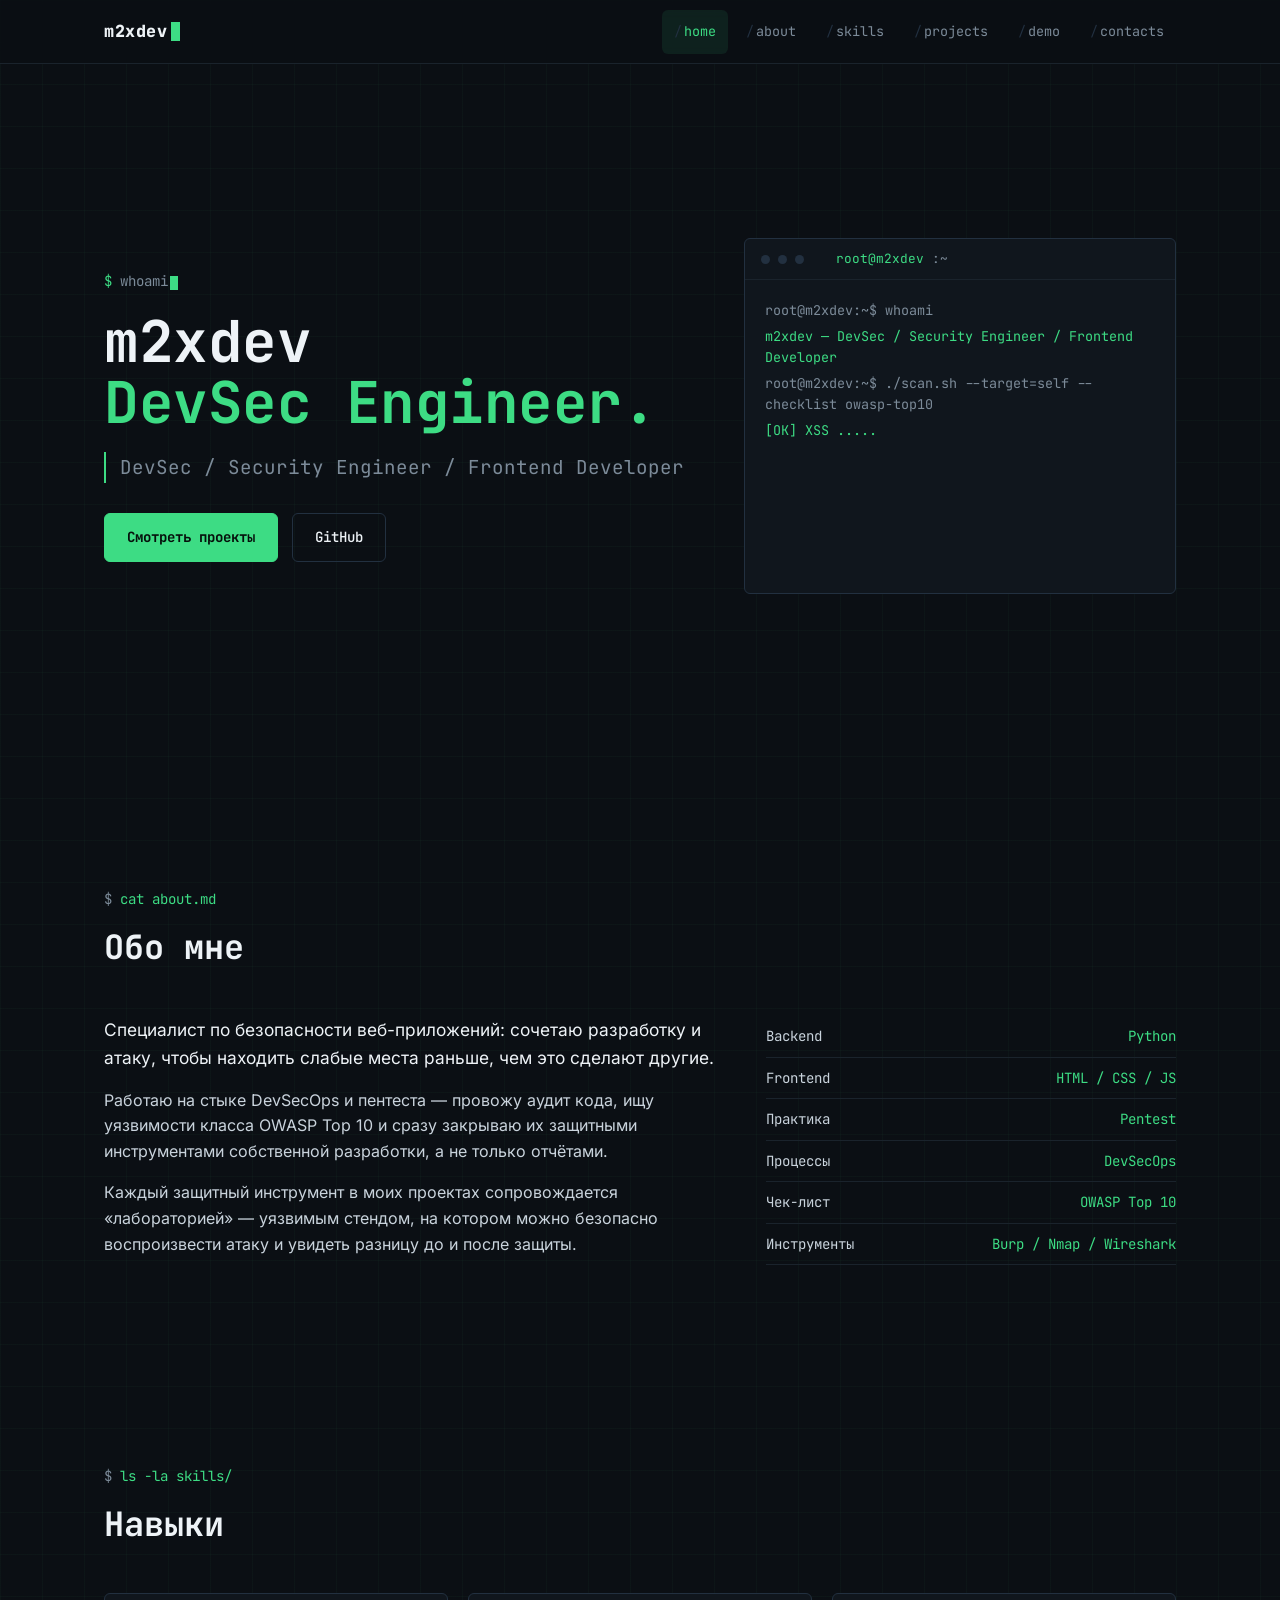
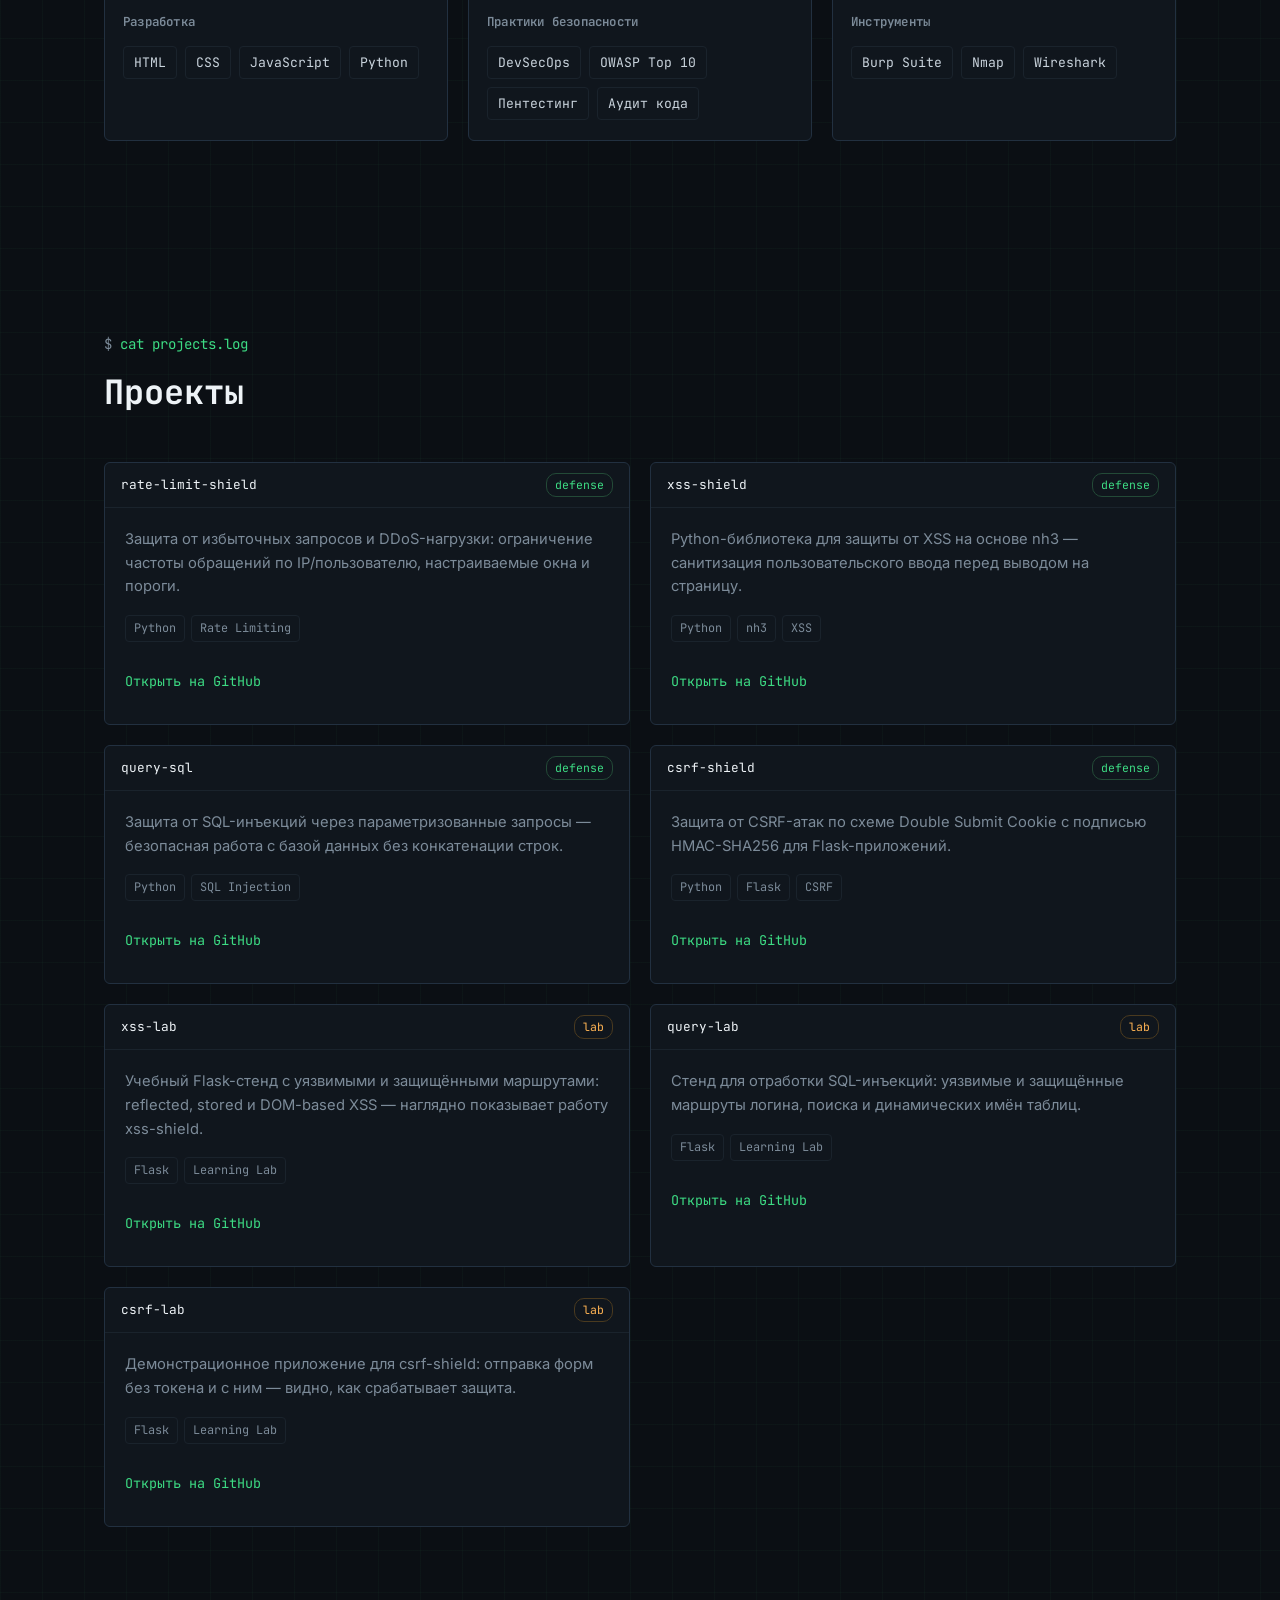
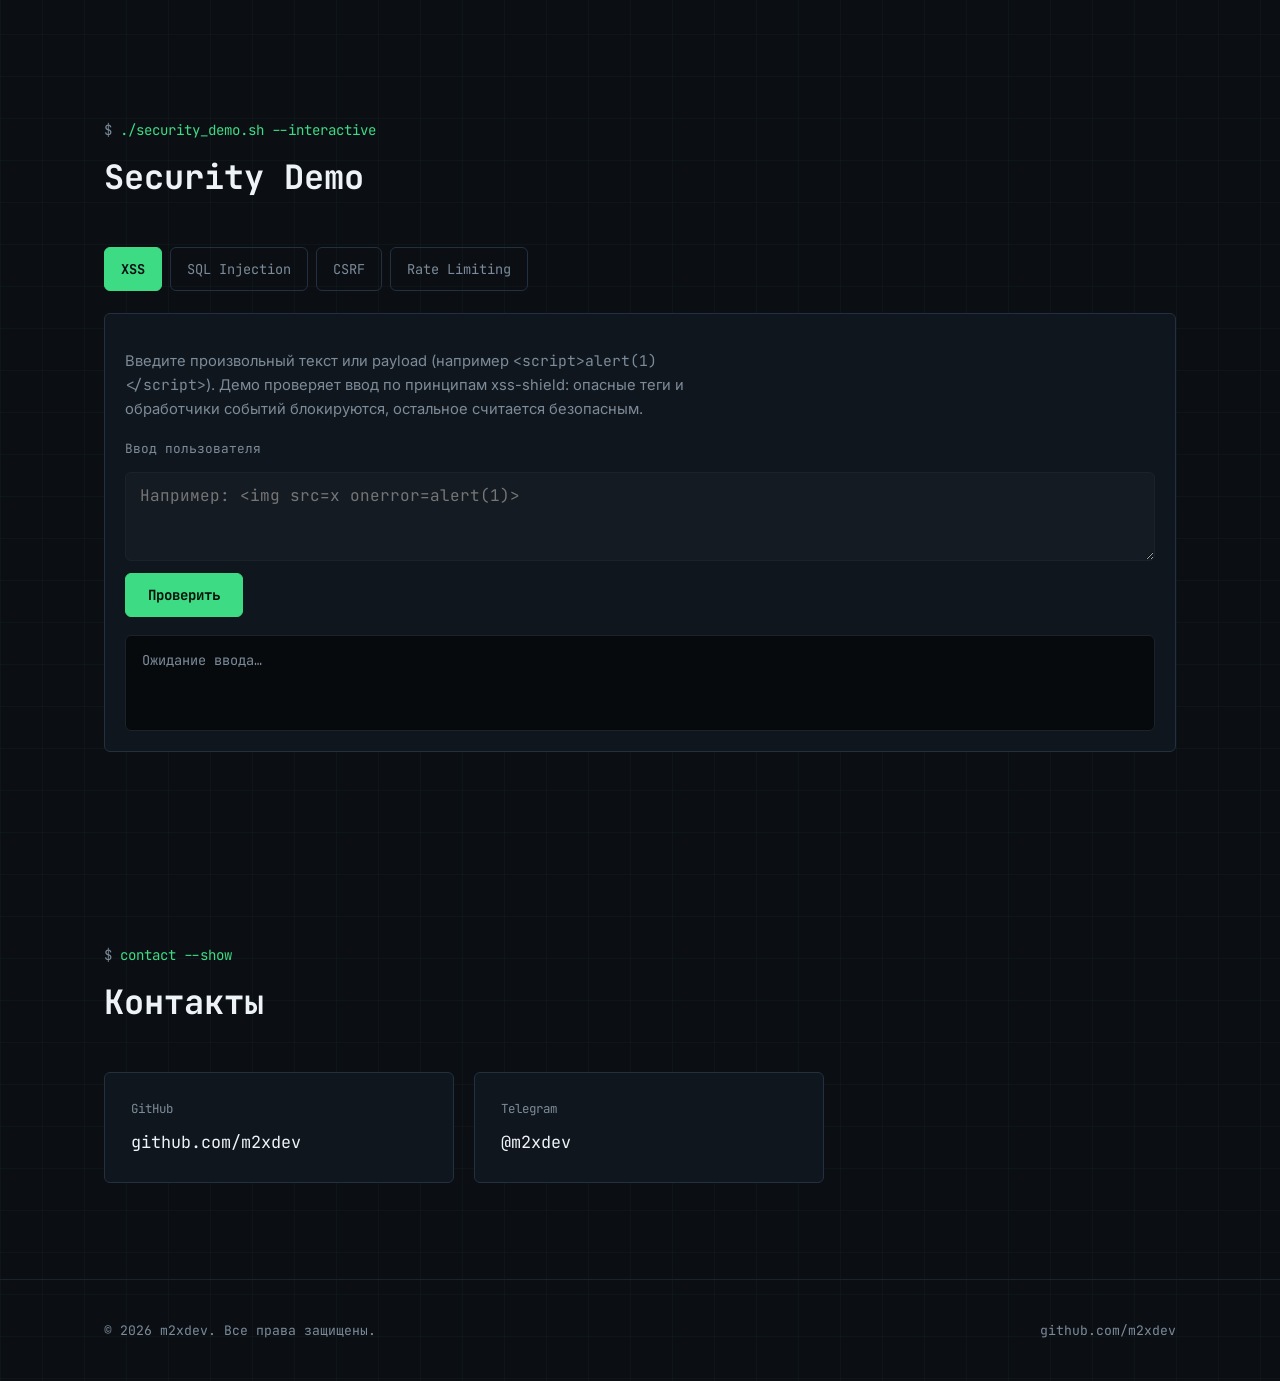
==== commit 364ef1d8: "Fix mobile menu focus trap, tap targets and no-JS navigation The previous opacity/visibility menu pa" ====
--- a/index.html
+++ b/index.html
@@ -216,7 +216,8 @@
   .nav-links{ display:flex; gap: 6px; list-style:none; margin:0; padding:0; }
   .nav-links a{
     font-family: var(--mono); font-size: .84rem; text-decoration:none;
-    color: var(--text-dim); padding: 12px; border-radius: var(--radius);
+    color: var(--text-dim); padding: 10px 12px; border-radius: var(--radius);
+    min-height: 44px; display: flex; align-items: center;
     transition: color .18s ease, background .18s ease;
     white-space: nowrap;
   }
@@ -227,7 +228,7 @@
 
   .burger{
     display:none; flex-direction:column; justify-content:center; gap:5px;
-    background:none; border:none; cursor:pointer; padding: 12px 8px; min-height: 44px;
+    background:none; border:none; cursor:pointer; padding: 12px 11px; min-height: 44px;
   }
   .burger span{ width: 22px; height: 2px; background: var(--text-bright); display:block; transition: transform .25s ease, opacity .25s ease; }
   .burger.open span:nth-child(1){ transform: translateY(7px) rotate(45deg); }
@@ -235,24 +236,21 @@
   .burger.open span:nth-child(3){ transform: translateY(-7px) rotate(-45deg); }
 
   @media (max-width: 860px){
+    /* display:none, а не opacity/visibility: переход по visibility с задержкой
+       залипал на значении открытого меню, и ссылки снова ловили фокус. */
     .nav-links{
+      display: none;
       position: fixed; top: var(--nav-h); right:0; left:0;
       flex-direction: column; background: var(--bg-panel);
       border-bottom: 1px solid var(--border-soft);
       padding: 10px 24px 18px;
-      transform: translateY(-8px); opacity:0; pointer-events:none;
-      /* visibility:hidden — без неё закрытое меню оставалось в tab-order */
-      visibility: hidden;
-      transition: transform .2s ease, opacity .2s ease, visibility 0s linear .2s;
       gap: 2px;
     }
-    .nav-links.open{
-      transform: translateY(0); opacity:1; pointer-events:auto; visibility:visible;
-      transition: transform .2s ease, opacity .2s ease, visibility 0s;
-    }
+    .nav-links.open{ display:flex; animation: navIn .18s ease; }
     .nav-links a{ padding: 14px 6px; border-bottom: 1px solid var(--border-soft); border-radius:0; }
     .burger{ display:flex; }
   }
+  @keyframes navIn{ from{ opacity:0; transform: translateY(-8px); } to{ opacity:1; transform:none; } }
 
   /* ===================== ОБЩИЕ КОМПОНЕНТЫ: TERMINAL PANEL ===================== */
   .panel{
@@ -308,9 +306,9 @@
   .hero-eyebrow .cur{ display:inline-block; width:8px; height:1em; background: var(--green); vertical-align: middle; animation: blink 1.1s steps(1) infinite; margin-left:2px; }
 
   .hero h1{
-    /* 2.6rem на моноширинном шрифте = 399px для «DevSec Engineer.» — вылезало
-       за 327px доступных на iPhone SE. Нижняя граница подобрана под 320px. */
-    font-size: clamp(1.8rem, 8.6vw, 4.4rem);
+    /* 8.6vw держит «DevSec Engineer.» одной строкой и на 320px, и на десктопе:
+       16 моноширинных символов ≈ 9.6em, верхняя граница 3.6rem влезает в hero-колонку. */
+    font-size: clamp(1.8rem, 8.6vw, 3.6rem);
     line-height: 1.06;
     margin-bottom: 18px;
     letter-spacing: -0.02em;
@@ -400,7 +398,8 @@
   .demo-form label{ font-family: var(--mono); font-size: .8rem; color: var(--text-dim); }
   .demo-form input, .demo-form textarea{
     background: var(--bg-panel-2); border: 1px solid var(--border-soft); border-radius: var(--radius);
-    color: var(--text-bright); font-family: var(--mono); font-size: .9rem; padding: 12px 14px;
+    /* 16px — иначе iOS Safari автоматически приближает страницу при фокусе поля */
+    color: var(--text-bright); font-family: var(--mono); font-size: 16px; padding: 12px 14px;
     width: 100%; resize: vertical; transition: border-color .18s ease;
   }
   .demo-form input:focus, .demo-form textarea:focus{ border-color: var(--green); }
@@ -456,11 +455,15 @@
 <noscript><style>
   /* Без JS навигация должна оставаться доступной, а демо — читаемым. */
   @media (max-width: 860px){
-    .navbar{ height:auto; padding-top: var(--safe-t); padding-bottom: 6px; }
+    /* navbar становится потоквым: без JS ссылки переносятся в 2 строки,
+       и фиксированная панель перекрывала бы первый экран. */
+    .navbar{ position:static; height:auto; padding: 8px 0 6px; }
     .navbar .container{ flex-wrap:wrap; gap:4px; }
+    #home{ padding-top: 40px; min-height:0; }
     .nav-links{
+      display:flex !important;
       position:static; flex-direction:row; flex-wrap:wrap; transform:none; opacity:1;
-      visibility:visible; pointer-events:auto; background:transparent; border:none; padding:0;
+      background:transparent; border:none; padding:0;
     }
     .nav-links a{ padding: 8px 10px; border-bottom:none; }
     .burger{ display:none; }
@@ -711,7 +714,7 @@
 
         <!-- --- RATE LIMIT DEMO --- -->
         <div class="demo-panel" id="demo-rl" role="tabpanel" aria-labelledby="tab-rl">
-          <p class="demo-desc">Имитация лимита частоты запросов из rate-limit-shield: разрешено 5 запросов за 10 секунд. Нажимайте «Проверить» быстро несколько раз подряд, чтобы увидеть блокировку.</p>
+          <p class="demo-desc">Имитация лимита частоты запросов из rate-limit-shield: разрешено 5 запросов за 10 секунд. Нажимайте «Отправить запрос» быстро несколько раз подряд, чтобы увидеть блокировку.</p>
           <form class="demo-form" id="formRl">
             <button type="submit" class="btn btn-primary">Отправить запрос</button>
           </form>
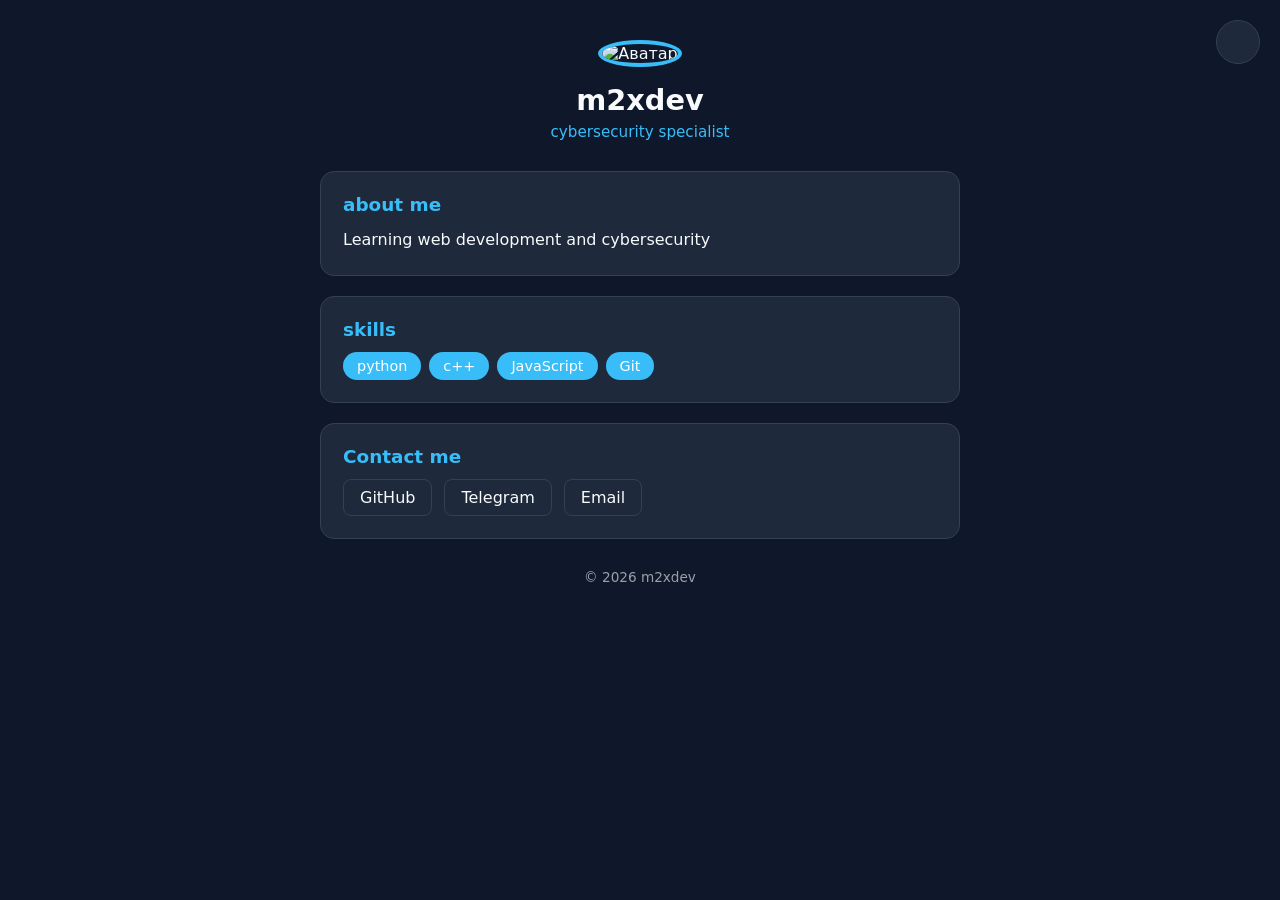
==== commit 72609f79: "Add files via upload" ====
--- a/index.html
+++ b/index.html
@@ -1,1064 +1,59 @@
 <!DOCTYPE html>
-<html lang="ru">
+<html lang="en">
 <head>
-<meta charset="UTF-8">
-<meta name="viewport" content="width=device-width, initial-scale=1.0, viewport-fit=cover">
-
-<!-- ===================== SEO ===================== -->
-<title>m2xdev — DevSec Engineer: безопасность веб-приложений, пентест, DevSecOps</title>
-<meta name="description" content="Портфолио m2xdev: безопасность веб-приложений, DevSecOps и пентест. XSS, SQL-инъекции, CSRF и rate limiting — защитные инструменты и уязвимые стенды к каждому.">
-<meta name="author" content="m2xdev">
-<link rel="canonical" href="https://m2xdev.github.io/">
-<meta name="robots" content="index, follow, max-image-preview:large">
-<meta name="color-scheme" content="dark">
-<meta name="theme-color" content="#0b0f14">
-<meta name="referrer" content="strict-origin-when-cross-origin">
-
-<!-- ===================== OPEN GRAPH / TWITTER ===================== -->
-<meta property="og:type" content="website">
-<meta property="og:site_name" content="m2xdev">
-<meta property="og:locale" content="ru_RU">
-<meta property="og:title" content="m2xdev — DevSec / Security Engineer">
-<meta property="og:description" content="Безопасность веб-приложений: нахожу слабые места раньше, чем это сделают другие. XSS, SQLi, CSRF, rate limiting — защита и уязвимые стенды.">
-<meta property="og:url" content="https://m2xdev.github.io/">
-<meta property="og:image" content="https://m2xdev.github.io/assets/og-image.png">
-<meta property="og:image:width" content="1200">
-<meta property="og:image:height" content="630">
-<meta property="og:image:alt" content="Терминальная панель портфолио m2xdev: m2xdev, DevSec Engineer, проверки XSS, SQL Injection, CSRF и Rate Limiting со статусом OK.">
-<meta name="twitter:card" content="summary_large_image">
-<meta name="twitter:title" content="m2xdev — DevSec / Security Engineer">
-<meta name="twitter:description" content="Безопасность веб-приложений: защита и уязвимые стенды. XSS, SQLi, CSRF, rate limiting.">
-<meta name="twitter:image" content="https://m2xdev.github.io/assets/og-image.png">
-<meta name="twitter:image:alt" content="Терминальная панель портфолио m2xdev.">
-
-<!-- ===================== ИКОНКИ / МАНИФЕСТ ===================== -->
-<link rel="icon" href="/assets/favicon.svg" type="image/svg+xml">
-<link rel="apple-touch-icon" href="/assets/apple-touch-icon.png">
-<link rel="manifest" href="/site.webmanifest">
-<meta name="apple-mobile-web-app-capable" content="yes">
-<meta name="apple-mobile-web-app-status-bar-style" content="black-translucent">
-<meta name="apple-mobile-web-app-title" content="m2xdev">
-
-<!-- Единственный внешний ресурс убран: шрифты лежат в /assets/fonts.
-     LCP-текст (h1) набран JetBrains Mono — файл стартует заранее. -->
-<link rel="preload" href="/assets/fonts/JetBrainsMono-latin.woff2" as="font" type="font/woff2" crossorigin>
-
-<!-- ===================== STRUCTURED DATA ===================== -->
-<script type="application/ld+json">
-{
-  "@context": "https://schema.org",
-  "@graph": [
-    {
-      "@type": "WebSite",
-      "@id": "https://m2xdev.github.io/#website",
-      "url": "https://m2xdev.github.io/",
-      "name": "m2xdev",
-      "inLanguage": "ru"
-    },
-    {
-      "@type": "Person",
-      "@id": "https://m2xdev.github.io/#person",
-      "name": "m2xdev",
-      "url": "https://m2xdev.github.io/",
-      "image": "https://m2xdev.github.io/assets/og-image.png",
-      "jobTitle": "Security Engineer",
-      "description": "DevSec / Security Engineer / Frontend Developer",
-      "knowsAbout": [
-        "Безопасность веб-приложений",
-        "DevSecOps",
-        "Пентестинг",
-        "OWASP Top 10",
-        "XSS",
-        "SQL-инъекции",
-        "CSRF",
-        "Rate limiting"
-      ],
-      "sameAs": [
-        "https://github.com/m2xdev",
-        "https://t.me/m2xdev"
-      ]
-    }
-  ]
-}
-</script>
-
-<style>
-  /* ===================== ШРИФТЫ (self-hosted) ===================== */
-  /* JetBrains Mono отдаётся одним variable-файлом: диапазон весов вместо трёх копий. */
-  @font-face{
-    font-family:'JetBrains Mono'; font-style:normal; font-weight:100 800; font-display:swap;
-    src:url('/assets/fonts/JetBrainsMono-latin.woff2') format('woff2');
-    unicode-range:U+0000-00FF,U+0131,U+0152-0153,U+02BB-02BC,U+02C6,U+02DA,U+02DC,U+0304,U+0308,U+0329,U+2000-206F,U+20AC,U+2122,U+2191,U+2193,U+2212,U+2215,U+FEFF,U+FFFD;
-  }
-  @font-face{
-    font-family:'JetBrains Mono'; font-style:normal; font-weight:100 800; font-display:swap;
-    src:url('/assets/fonts/JetBrainsMono-cyrillic.woff2') format('woff2');
-    unicode-range:U+0301,U+0400-045F,U+0490-0491,U+04B0-04B1,U+2116;
-  }
-  /* Inter используется только для основного текста — один вес. */
-  @font-face{
-    font-family:'Inter'; font-style:normal; font-weight:400; font-display:swap;
-    src:url('/assets/fonts/Inter-400-latin.woff2') format('woff2');
-    unicode-range:U+0000-00FF,U+0131,U+0152-0153,U+02BB-02BC,U+02C6,U+02DA,U+02DC,U+0304,U+0308,U+0329,U+2000-206F,U+20AC,U+2122,U+2191,U+2193,U+2212,U+2215,U+FEFF,U+FFFD;
-  }
-  @font-face{
-    font-family:'Inter'; font-style:normal; font-weight:400; font-display:swap;
-    src:url('/assets/fonts/Inter-400-cyrillic.woff2') format('woff2');
-    unicode-range:U+0301,U+0400-045F,U+0490-0491,U+04B0-04B1,U+2116;
-  }
-
-  /* ===================== ПЕРЕМЕННЫЕ ТЕМЫ ===================== */
-  :root{
-    --bg: #0b0f14;            /* основной фон — глубокий тёмно-синий, не чистый чёрный */
-    --bg-panel: #10161d;      /* фон терминальных панелей */
-    --bg-panel-2: #141b23;    /* чуть светлее панель для вложенных блоков */
-    --border: #223040;        /* тонкая граница панелей */
-    --border-soft: #1a232c;
-    --text: #c9d3dc;          /* основной текст */
-    --text-dim: #7c8b99;      /* приглушённый текст */
-    --text-bright: #eef3f7;   /* заголовки */
-    --green: #3ddc84;         /* "safe / allowed" терминальный зелёный */
-    --green-dim: #234a37;
-    --red: #ff5c5c;           /* "blocked / danger" */
-    --red-dim: #4a2323;
-    --amber: #ffb454;         /* предупреждение / учебные стенды */
-    --amber-dim: #4a3a1f;
-    --mono: 'JetBrains Mono', ui-monospace, 'Cascadia Mono', Consolas, monospace;
-    --sans: 'Inter', system-ui, -apple-system, 'Segoe UI', sans-serif;
-    --radius: 6px;
-    --safe-t: env(safe-area-inset-top, 0px);
-    --safe-b: env(safe-area-inset-bottom, 0px);
-    --nav-h: calc(64px + var(--safe-t));
-  }
-
-  *{ box-sizing: border-box; }
-  html{
-    color-scheme: dark;                     /* нативные контролы и скроллбар в тёмной теме */
-    scroll-behavior: smooth;
-    scroll-padding-top: var(--nav-h);
-  }
-
-  body{
-    margin:0;
-    /* Сетка фона рисуется самим body: без position:fixed слоя нет лишнего
-       composited-слоя и перерисовки при каждом скролле на мобильных. */
-    background-color: var(--bg);
-    background-image:
-      linear-gradient(rgba(61,220,132,0.035) 1px, transparent 1px),
-      linear-gradient(90deg, rgba(61,220,132,0.035) 1px, transparent 1px);
-    background-size: 42px 42px;
-    color: var(--text);
-    font-family: var(--sans);
-    line-height: 1.6;
-    -webkit-font-smoothing: antialiased;
-    -webkit-tap-highlight-color: transparent;
-  }
-
-  h1,h2,h3, .mono{ font-family: var(--mono); }
-  h1,h2,h3{ color: var(--text-bright); margin: 0 0 .5em; font-weight: 700; overflow-wrap: break-word; }
-
-  a{ color: inherit; }
-  .container{ max-width: 1120px; margin: 0 auto; padding: 0 24px; }
-  @media (max-width: 400px){ .container{ padding: 0 16px; } }
-
-  ::selection{ background: var(--green-dim); color: var(--text-bright); }
-
-  /* видимый фокус для клавиатурной навигации — доступность */
-  a:focus-visible, button:focus-visible, input:focus-visible, textarea:focus-visible{
-    outline: 2px solid var(--green);
-    outline-offset: 2px;
-  }
-
-  /* ===================== СКРОЛЛБАР ===================== */
-  ::-webkit-scrollbar{ width: 10px; }
-  ::-webkit-scrollbar-track{ background: var(--bg); }
-  ::-webkit-scrollbar-thumb{ background: var(--border); border-radius: 8px; }
-  /* Firefox: -moz-appearance есть только в нём, поэтому проксируется точечно */
-  @supports (-moz-appearance: none){
-    html{ scrollbar-color: var(--border) var(--bg); scrollbar-width: thin; }
-  }
-
-  /* ===================== NAVBAR ===================== */
-  .navbar{
-    position: fixed; top:0; left:0; right:0; height: var(--nav-h);
-    padding-top: var(--safe-t);
-    background: rgba(11,15,20,0.94);
-    border-bottom: 1px solid var(--border-soft);
-    z-index: 100;
-    display:flex; align-items:center;
-  }
-  /* Блюр дорогой: включаем только если он реально поддерживается
-     и пользователь не просил уменьшить прозрачность. */
-  @supports ((backdrop-filter: blur(1px)) or (-webkit-backdrop-filter: blur(1px))){
-    @media (prefers-reduced-transparency: no-preference){
-      .navbar{
-        background: rgba(11,15,20,0.78);
-        -webkit-backdrop-filter: blur(10px);
-        backdrop-filter: blur(10px);
-      }
-    }
-  }
-  .navbar .container{ display:flex; align-items:center; justify-content:space-between; width:100%; }
-
-  .logo{
-    font-family: var(--mono); font-weight: 800; font-size: 1.05rem;
-    color: var(--text-bright); text-decoration:none; letter-spacing: .5px;
-    display:flex; align-items:center; gap:2px;
-    min-height: 44px;
-  }
-  .logo .cursor{
-    display:inline-block; width:9px; height: 1.1em; background: var(--green);
-    animation: blink 1.1s steps(1) infinite;
-    margin-left: 2px;
-  }
-  @keyframes blink{ 50%{ opacity: 0; } }
-
-  .nav-links{ display:flex; gap: 6px; list-style:none; margin:0; padding:0; }
-  .nav-links a{
-    font-family: var(--mono); font-size: .84rem; text-decoration:none;
-    color: var(--text-dim); padding: 10px 12px; border-radius: var(--radius);
-    min-height: 44px; display: flex; align-items: center;
-    transition: color .18s ease, background .18s ease;
-    white-space: nowrap;
-  }
-  .nav-links a::before{ content:"/"; color: var(--border); margin-right:2px; }
-  .nav-links a:hover, .nav-links a:focus-visible{ color: var(--green); background: rgba(61,220,132,0.07); }
-  /* активная секция подсвечивается IntersectionObserver'ом */
-  .nav-links a[aria-current="true"]{ color: var(--green); background: rgba(61,220,132,0.09); }
-
-  .burger{
-    display:none; flex-direction:column; justify-content:center; gap:5px;
-    background:none; border:none; cursor:pointer; padding: 12px 11px; min-height: 44px;
-  }
-  .burger span{ width: 22px; height: 2px; background: var(--text-bright); display:block; transition: transform .25s ease, opacity .25s ease; }
-  .burger.open span:nth-child(1){ transform: translateY(7px) rotate(45deg); }
-  .burger.open span:nth-child(2){ opacity:0; }
-  .burger.open span:nth-child(3){ transform: translateY(-7px) rotate(-45deg); }
-
-  @media (max-width: 860px){
-    /* display:none, а не opacity/visibility: переход по visibility с задержкой
-       залипал на значении открытого меню, и ссылки снова ловили фокус. */
-    .nav-links{
-      display: none;
-      position: fixed; top: var(--nav-h); right:0; left:0;
-      flex-direction: column; background: var(--bg-panel);
-      border-bottom: 1px solid var(--border-soft);
-      padding: 10px 24px 18px;
-      gap: 2px;
-    }
-    .nav-links.open{ display:flex; animation: navIn .18s ease; }
-    .nav-links a{ padding: 14px 6px; border-bottom: 1px solid var(--border-soft); border-radius:0; }
-    .burger{ display:flex; }
-  }
-  @keyframes navIn{ from{ opacity:0; transform: translateY(-8px); } to{ opacity:1; transform:none; } }
-
-  /* ===================== ОБЩИЕ КОМПОНЕНТЫ: TERMINAL PANEL ===================== */
-  .panel{
-    background: var(--bg-panel);
-    border: 1px solid var(--border);
-    border-radius: var(--radius);
-    transition: border-color .2s ease, transform .2s ease;
-  }
-  .panel.hoverable:hover{ border-color: #2c4054; transform: translateY(-2px); }
-  .panel-head{
-    display:flex; align-items:center; gap:8px;
-    padding: 10px 16px;
-    border-bottom: 1px solid var(--border-soft);
-    font-family: var(--mono); font-size: .8rem; color: var(--text-dim);
-  }
-  .panel-head .dot{ width:9px; height:9px; border-radius:50%; background: var(--border); }
-  .panel-head .prompt{ color: var(--green); }
-  .panel-body{ padding: 20px; }
-
-  .section-head{ margin-bottom: 42px; }
-  .section-head .kicker{ font-family: var(--mono); color: var(--green); font-size: .88rem; margin-bottom: 10px; }
-  .section-head .kicker .sym{ color: var(--text-dim); }
-  .section-head h2{ font-size: clamp(1.6rem, 3vw, 2.1rem); }
-
-  .btn{
-    font-family: var(--mono); font-size: .88rem; font-weight: 500;
-    padding: 12px 22px; border-radius: var(--radius); text-decoration:none;
-    display:inline-flex; align-items:center; gap:8px; cursor:pointer;
-    min-height: 44px;
-    border: 1px solid var(--border); transition: border-color .18s ease, transform .15s ease, background .18s ease;
-    background: transparent; color: var(--text-bright);
-  }
-  .btn:hover{ transform: translateY(-1px); }
-  .btn-primary{ background: var(--green); color: #06110c; border-color: var(--green); font-weight:700; }
-  .btn-primary:hover{ background:#4fe797; }
-  .btn-ghost:hover{ border-color: var(--green); color: var(--green); }
-
-  section{ padding: 96px 0; }
-  @media (max-width: 640px){ section{ padding: 64px 0; } }
-
-  /* ===================== HERO ===================== */
-  #home{
-    padding-top: calc(var(--nav-h) + 72px);
-    min-height: 88vh;
-    min-height: 88svh;   /* vh на iOS считает адресную строку и hero «прыгает» */
-    display:flex; align-items:center;
-  }
-  .hero-grid{ display:grid; grid-template-columns: 1.15fr .85fr; gap: 56px; align-items:center; }
-  @media (max-width: 900px){ .hero-grid{ grid-template-columns: 1fr; gap: 40px; } }
-
-  .hero-eyebrow{ font-family: var(--mono); color: var(--text-dim); font-size: .88rem; margin-bottom: 18px; }
-  .hero-eyebrow .sym{ color: var(--green); }
-  .hero-eyebrow .cur{ display:inline-block; width:8px; height:1em; background: var(--green); vertical-align: middle; animation: blink 1.1s steps(1) infinite; margin-left:2px; }
-
-  .hero h1{
-    /* 8.6vw держит «DevSec Engineer.» одной строкой и на 320px, и на десктопе:
-       16 моноширинных символов ≈ 9.6em, верхняя граница 3.6rem влезает в hero-колонку. */
-    font-size: clamp(1.8rem, 8.6vw, 3.6rem);
-    line-height: 1.06;
-    margin-bottom: 18px;
-    letter-spacing: -0.02em;
-  }
-  @media (min-width: 640px){ .hero h1{ letter-spacing: -0.5px; } }
-  .hero h1 .accent{ color: var(--green); }
-  .hero .subtitle{
-    font-family: var(--mono); color: var(--text-dim); font-size: clamp(1rem, 1.6vw, 1.2rem);
-    margin-bottom: 30px; border-left: 2px solid var(--green); padding-left: 14px;
-  }
-  .hero-actions{ display:flex; gap: 14px; flex-wrap:wrap; }
-
-  /* терминал-визуализация в hero */
-  .hero-term{ font-size: .84rem; }
-  .hero-term .panel-body{ min-height: 220px; }
-  .hero-term .line{ display:block; white-space: pre-wrap; word-break: break-word; color: var(--text-dim); margin: 0 0 4px; font-family: var(--mono); }
-  .hero-term .line.ok{ color: var(--green); }
-  .hero-term .line.warn{ color: var(--amber); }
-  .hero-term .caret{ display:inline-block; width:7px; height:1em; background: var(--green); vertical-align: -2px; animation: blink 1s steps(1) infinite; }
-
-  /* ===================== ABOUT ===================== */
-  .about-grid{ display:grid; grid-template-columns: 1.2fr .8fr; gap: 48px; }
-  @media (max-width: 860px){ .about-grid{ grid-template-columns: 1fr; gap: 32px; } }
-  .about-text p{ margin: 0 0 16px; color: var(--text); max-width: 62ch; }
-  .about-text p:first-child{ color: var(--text-bright); font-size: 1.08rem; }
-
-  .stack-list{ list-style:none; margin:0; padding:0; font-family: var(--mono); font-size: .88rem; }
-  .stack-list li{
-    display:flex; justify-content:space-between; gap: 12px;
-    padding: 9px 0; border-bottom: 1px solid var(--border-soft); color: var(--text-dim);
-  }
-  .stack-list li span:first-child{ color: var(--text); }
-  .stack-list li span:last-child{ color: var(--green); }
-
-  /* ===================== SKILLS ===================== */
-  .skills-grid{ display:grid; grid-template-columns: repeat(3, 1fr); gap: 20px; }
-  @media (max-width: 900px){ .skills-grid{ grid-template-columns: repeat(2,1fr); } }
-  @media (max-width: 600px){ .skills-grid{ grid-template-columns: 1fr; } }
-
-  .skill-card .panel-body{ padding: 18px 18px 20px; }
-  .skill-card h3{ font-size: .78rem; color: var(--text-dim); text-transform: none; letter-spacing:.2px; margin-bottom: 14px; font-weight:600; }
-  .skill-tags{ display:flex; flex-wrap:wrap; gap: 8px; }
-  .skill-tags span{
-    font-family: var(--mono); font-size: .82rem; color: var(--text);
-    border: 1px solid var(--border-soft); border-radius: 4px; padding: 5px 10px;
-    transition: border-color .18s ease, color .18s ease;
-  }
-  .skill-card:hover .skill-tags span{ border-color: var(--border); }
-  .skill-tags span:hover{ border-color: var(--green); color: var(--green); }
-
-  /* ===================== PROJECTS ===================== */
-  .projects-grid{ display:grid; grid-template-columns: repeat(2, 1fr); gap: 20px; }
-  @media (max-width: 760px){ .projects-grid{ grid-template-columns: 1fr; } }
-
-  .project-card .panel-head{ justify-content: space-between; }
-  .project-card .panel-head .fname{ color: var(--text-bright); }
-  .project-card .panel-head .status{ font-size: .72rem; padding: 2px 8px; border-radius: 10px; border:1px solid; }
-  /* цвет бейджа несёт смысл: защита — зелёный, учебный стенд — янтарный */
-  .project-card .panel-head .status.defense{ border-color: var(--green-dim); color: var(--green); }
-  .project-card .panel-head .status.lab{ border-color: var(--amber-dim); color: var(--amber); }
-  .project-card p{ color: var(--text-dim); font-size: .92rem; margin: 0 0 16px; }
-  .project-card .tags{ display:flex; flex-wrap:wrap; gap:6px; margin-bottom: 18px; }
-  .project-card .tags span{ font-family: var(--mono); font-size: .74rem; color: var(--text-dim); border:1px solid var(--border-soft); padding: 3px 8px; border-radius:4px; }
-  .project-card .go{
-    font-family: var(--mono); font-size: .84rem; color: var(--green); text-decoration:none;
-    display:inline-flex; align-items:center; gap:6px; min-height: 44px;
-  }
-  .project-card .go:hover{ text-decoration: underline; }
-
-  /* ===================== SECURITY DEMO ===================== */
-  .demo-tabs{ display:flex; gap:8px; flex-wrap:wrap; margin-bottom: 22px; }
-  .demo-tab{
-    font-family: var(--mono); font-size: .85rem; padding: 12px 16px;
-    min-height: 44px;
-    border: 1px solid var(--border); border-radius: var(--radius); background: transparent; color: var(--text-dim);
-    cursor:pointer; transition: color .18s ease, background .18s ease, border-color .18s ease;
-  }
-  .demo-tab.active{ color: var(--bg); background: var(--green); border-color: var(--green); font-weight:700; }
-  .demo-tab:not(.active):hover{ border-color: var(--green); color: var(--green); }
-
-  .demo-panel{ display:none; }
-  .demo-panel.active{ display:block; }
-
-  .demo-desc{ color: var(--text-dim); font-size: .92rem; margin-bottom: 18px; max-width: 68ch; }
-
-  .demo-form{ display:flex; flex-direction: column; gap: 12px; margin-bottom: 18px; }
-  .demo-form label{ font-family: var(--mono); font-size: .8rem; color: var(--text-dim); }
-  .demo-form input, .demo-form textarea{
-    background: var(--bg-panel-2); border: 1px solid var(--border-soft); border-radius: var(--radius);
-    /* 16px — иначе iOS Safari автоматически приближает страницу при фокусе поля */
-    color: var(--text-bright); font-family: var(--mono); font-size: 16px; padding: 12px 14px;
-    width: 100%; resize: vertical; transition: border-color .18s ease;
-  }
-  .demo-form input:focus, .demo-form textarea:focus{ border-color: var(--green); }
-  .demo-form .btn{ align-self:flex-start; }
-
-  .demo-console{
-    background: #070a0d; border: 1px solid var(--border-soft); border-radius: var(--radius);
-    padding: 14px 16px; font-family: var(--mono); font-size: .85rem; min-height: 96px;
-    max-height: 260px; overflow-y:auto; overscroll-behavior: contain;
-  }
-  .demo-console .placeholder{ color: var(--text-dim); }
-  .demo-console .log-line{ margin-bottom: 6px; display:flex; gap:8px; align-items:flex-start; }
-  .demo-console .log-line .tag{ flex-shrink:0; font-weight:700; }
-  .demo-console .log-line.blocked .tag{ color: var(--red); }
-  .demo-console .log-line.ok .tag{ color: var(--green); }
-  .demo-console .log-line.warn .tag{ color: var(--amber); }
-  .demo-console .log-line .msg{ color: var(--text); word-break: break-word; }
-
-  .rl-visual{ display:flex; gap:6px; margin: 14px 0; flex-wrap:wrap; }
-  .rl-bucket{ width: 22px; height: 22px; border-radius: 4px; border:1px solid var(--border-soft); background: var(--bg-panel-2); transition: background .2s ease, border-color .2s ease; }
-  .rl-bucket.filled{ background: var(--green-dim); border-color: var(--green); }
-  .rl-bucket.over{ background: var(--red-dim); border-color: var(--red); }
-
-  /* ===================== CONTACTS ===================== */
-  .contacts-grid{ display:grid; grid-template-columns: repeat(2, 1fr); gap: 20px; max-width: 720px; }
-  @media (max-width: 600px){ .contacts-grid{ grid-template-columns: 1fr; } }
-  .contact-card{ padding: 26px; display:flex; flex-direction: column; gap: 10px; text-decoration:none; }
-  .contact-card .label{ font-family: var(--mono); font-size: .78rem; color: var(--text-dim); }
-  .contact-card .value{ font-family: var(--mono); font-size: 1.05rem; color: var(--text-bright); word-break: break-word; }
-  .contact-card:hover{ border-color: var(--green); }
-  .contact-card:hover .value{ color: var(--green); }
-
-  /* ===================== FOOTER ===================== */
-  footer{ border-top: 1px solid var(--border-soft); padding: 28px 0 calc(28px + var(--safe-b)); }
-  footer .container{ display:flex; justify-content:space-between; align-items:center; flex-wrap:wrap; gap:12px; }
-  footer .fmono{ font-family: var(--mono); font-size: .82rem; color: var(--text-dim); }
-  footer a{ text-decoration:none; color: var(--text-dim); transition: color .18s ease; padding: 12px 0; }
-  footer a:hover{ color: var(--green); }
-
-  /* на тач-устройствах hover «прилипает» после тапа — убираем смещение */
-  @media (hover: none){
-    .panel.hoverable:hover{ transform:none; }
-    .btn:hover{ transform:none; }
-  }
-
-  /* уважение к пользователям с чувствительностью к анимации */
-  @media (prefers-reduced-motion: reduce){
-    html{ scroll-behavior: auto; }
-    *, *::before, *::after{ animation-duration: 0.001ms !important; animation-iteration-count: 1 !important; transition-duration: 0.001ms !important; }
-  }
-</style>
-
-<noscript><style>
-  /* Без JS навигация должна оставаться доступной, а демо — читаемым. */
-  @media (max-width: 860px){
-    /* navbar становится потоквым: без JS ссылки переносятся в 2 строки,
-       и фиксированная панель перекрывала бы первый экран. */
-    .navbar{ position:static; height:auto; padding: 8px 0 6px; }
-    .navbar .container{ flex-wrap:wrap; gap:4px; }
-    #home{ padding-top: 40px; min-height:0; }
-    .nav-links{
-      display:flex !important;
-      position:static; flex-direction:row; flex-wrap:wrap; transform:none; opacity:1;
-      background:transparent; border:none; padding:0;
-    }
-    .nav-links a{ padding: 8px 10px; border-bottom:none; }
-    .burger{ display:none; }
-  }
-  .demo-tabs{ display:none; }
-  .demo-panel{ display:block; margin-bottom: 28px; }
-</style></noscript>
+  <meta charset="UTF-8" />
+  <meta name="viewport" content="width=device-width, initial-scale=1.0" />
+  <title>m2xdev — profile</title>
+  <link rel="stylesheet" href="style.css" />
 </head>
 <body>
 
-<!-- ===================== NAVBAR ===================== -->
-<nav class="navbar">
-  <div class="container">
-    <a href="#home" class="logo">m2xdev<span class="cursor" aria-hidden="true"></span></a>
-    <ul class="nav-links" id="navLinks">
-      <li><a href="#home">home</a></li>
-      <li><a href="#about">about</a></li>
-      <li><a href="#skills">skills</a></li>
-      <li><a href="#projects">projects</a></li>
-      <li><a href="#demo">demo</a></li>
-      <li><a href="#contacts">contacts</a></li>
-    </ul>
-    <button class="burger" id="burgerBtn" aria-label="Открыть меню" aria-expanded="false" aria-controls="navLinks">
-      <span></span><span></span><span></span>
-    </button>
-  </div>
-</nav>
+  <!-- Кнопка переключения темы -->
+  <button id="theme-toggle" title="change themes"></button>
 
-<!-- ===================== HERO / ГЛАВНАЯ ===================== -->
-<section id="home" aria-labelledby="heroTitle">
-  <div class="container hero-grid hero">
-    <div>
-      <div class="hero-eyebrow"><span class="sym">$</span> whoami<span class="cur" aria-hidden="true"></span></div>
-      <h1 id="heroTitle">m2xdev<br><span class="accent">DevSec Engineer.</span></h1>
-      <p class="subtitle">DevSec / Security Engineer / Frontend Developer</p>
-      <div class="hero-actions">
-        <a href="#projects" class="btn btn-primary">Смотреть проекты</a>
-        <a href="https://github.com/m2xdev" class="btn btn-ghost" target="_blank" rel="noopener noreferrer">GitHub</a>
+  <main class="profile">
+    <!-- Аватар и имя -->
+    <header class="profile__header">
+      <img src="https://avatars.githubusercontent.com/u/314131609?v=4" alt="Аватар" class="avatar" />
+      <h1>m2xdev</h1>
+      <p class="tagline">cybersecurity specialist</p>
+    </header>
+
+    <!-- Био -->
+    <section class="card">
+      <h2>about me</h2>
+      <p>
+        Learning web development and cybersecurity
+    
+      </p>
+    </section>
+
+    <!-- Навыки -->
+    <section class="card">
+      <h2>skills</h2>
+      <ul class="skills">
+        <li>python</li>
+        <li>c++</li>
+        <li>JavaScript</li>
+        <li>Git</li>
+      </ul>
+    </section>
+
+    <!-- links -->
+    <section class="card">
+      <h2>Contact me</h2>
+      <div class="links">
+        <a href="https://github.com/m2xdev" target="_blank">GitHub</a>
+        <a href="https://t.me/m2xdev" target="_blank">Telegram</a>
+        <a href="m2xdevtsmc@gmail.com">Email</a>
       </div>
-    </div>
+    </section>
+  </main>
 
-    <!-- Строки терминала лежат в разметке: без JS и для скринридеров они читаются как есть,
-         а скрипт только переигрывает их эффектом печати. -->
-    <div class="panel hero-term">
-      <div class="panel-head"><span class="dot"></span><span class="dot"></span><span class="dot"></span>&nbsp;&nbsp;<span class="prompt">root@m2xdev</span>:~</div>
-      <div class="panel-body" id="heroTerminal">
-        <span class="line">root@m2xdev:~$ whoami</span>
-        <span class="line ok">m2xdev — DevSec / Security Engineer / Frontend Developer</span>
-        <span class="line">root@m2xdev:~$ ./scan.sh --target=self --checklist owasp-top10</span>
-        <span class="line ok">[OK] XSS ............ xss-shield</span>
-        <span class="line ok">[OK] SQL Injection .. query-sql</span>
-        <span class="line ok">[OK] CSRF ........... csrf-shield</span>
-        <span class="line ok">[OK] Rate Limiting .. rate-limit-shield</span>
-        <span class="line warn">[!!] Labs ........... 3 стенда для практики</span>
-        <span class="line">root@m2xdev:~$ <span class="caret" aria-hidden="true"></span></span>
-      </div>
-    </div>
-  </div>
-</section>
+  <footer>
+    <p>© <span id="year"></span> m2xdev </p>
+  </footer>
 
-<!-- ===================== ОБО МНЕ ===================== -->
-<section id="about" aria-labelledby="aboutTitle">
-  <div class="container">
-    <div class="section-head">
-      <div class="kicker"><span class="sym">$</span> cat about.md</div>
-      <h2 id="aboutTitle">Обо мне</h2>
-    </div>
-    <div class="about-grid">
-      <div class="about-text">
-        <p>Специалист по безопасности веб-приложений: сочетаю разработку и атаку, чтобы находить слабые места раньше, чем это сделают другие.</p>
-        <p>Работаю на стыке DevSecOps и пентеста — провожу аудит кода, ищу уязвимости класса OWASP Top 10 и сразу закрываю их защитными инструментами собственной разработки, а не только отчётами.</p>
-        <p>Каждый защитный инструмент в моих проектах сопровождается «лабораторией» — уязвимым стендом, на котором можно безопасно воспроизвести атаку и увидеть разницу до и после защиты.</p>
-      </div>
-      <ul class="stack-list">
-        <li><span>Backend</span><span>Python</span></li>
-        <li><span>Frontend</span><span>HTML / CSS / JS</span></li>
-        <li><span>Практика</span><span>Pentest</span></li>
-        <li><span>Процессы</span><span>DevSecOps</span></li>
-        <li><span>Чек-лист</span><span>OWASP Top 10</span></li>
-        <li><span>Инструменты</span><span>Burp / Nmap / Wireshark</span></li>
-      </ul>
-    </div>
-  </div>
-</section>
-
-<!-- ===================== НАВЫКИ ===================== -->
-<section id="skills" aria-labelledby="skillsTitle">
-  <div class="container">
-    <div class="section-head">
-      <div class="kicker"><span class="sym">$</span> ls -la skills/</div>
-      <h2 id="skillsTitle">Навыки</h2>
-    </div>
-    <div class="skills-grid">
-      <div class="panel skill-card hoverable">
-        <div class="panel-body">
-          <h3>Разработка</h3>
-          <div class="skill-tags">
-            <span>HTML</span><span>CSS</span><span>JavaScript</span><span>Python</span>
-          </div>
-        </div>
-      </div>
-      <div class="panel skill-card hoverable">
-        <div class="panel-body">
-          <h3>Практики безопасности</h3>
-          <div class="skill-tags">
-            <span>DevSecOps</span><span>OWASP Top 10</span><span>Пентестинг</span><span>Аудит кода</span>
-          </div>
-        </div>
-      </div>
-      <div class="panel skill-card hoverable">
-        <div class="panel-body">
-          <h3>Инструменты</h3>
-          <div class="skill-tags">
-            <span>Burp Suite</span><span>Nmap</span><span>Wireshark</span>
-          </div>
-        </div>
-      </div>
-    </div>
-  </div>
-</section>
-
-<!-- ===================== ПРОЕКТЫ ===================== -->
-<section id="projects" aria-labelledby="projectsTitle">
-  <div class="container">
-    <div class="section-head">
-      <div class="kicker"><span class="sym">$</span> cat projects.log</div>
-      <h2 id="projectsTitle">Проекты</h2>
-    </div>
-    <div class="projects-grid">
-
-      <div class="panel project-card hoverable">
-        <div class="panel-head"><span class="fname">rate-limit-shield</span><span class="status defense">defense</span></div>
-        <div class="panel-body">
-          <p>Защита от избыточных запросов и DDoS-нагрузки: ограничение частоты обращений по IP/пользователю, настраиваемые окна и пороги.</p>
-          <div class="tags"><span>Python</span><span>Rate Limiting</span></div>
-          <a class="go" href="https://github.com/m2xdev/rate-limit-shield" target="_blank" rel="noopener noreferrer">Открыть на GitHub</a>
-        </div>
-      </div>
-
-      <div class="panel project-card hoverable">
-        <div class="panel-head"><span class="fname">xss-shield</span><span class="status defense">defense</span></div>
-        <div class="panel-body">
-          <p>Python-библиотека для защиты от XSS на основе nh3 — санитизация пользовательского ввода перед выводом на страницу.</p>
-          <div class="tags"><span>Python</span><span>nh3</span><span>XSS</span></div>
-          <a class="go" href="https://github.com/m2xdev/xss-shield" target="_blank" rel="noopener noreferrer">Открыть на GitHub</a>
-        </div>
-      </div>
-
-      <div class="panel project-card hoverable">
-        <div class="panel-head"><span class="fname">query-sql</span><span class="status defense">defense</span></div>
-        <div class="panel-body">
-          <p>Защита от SQL-инъекций через параметризованные запросы — безопасная работа с базой данных без конкатенации строк.</p>
-          <div class="tags"><span>Python</span><span>SQL Injection</span></div>
-          <a class="go" href="https://github.com/m2xdev/query-sql" target="_blank" rel="noopener noreferrer">Открыть на GitHub</a>
-        </div>
-      </div>
-
-      <div class="panel project-card hoverable">
-        <div class="panel-head"><span class="fname">csrf-shield</span><span class="status defense">defense</span></div>
-        <div class="panel-body">
-          <p>Защита от CSRF-атак по схеме Double Submit Cookie с подписью HMAC-SHA256 для Flask-приложений.</p>
-          <div class="tags"><span>Python</span><span>Flask</span><span>CSRF</span></div>
-          <a class="go" href="https://github.com/m2xdev/csrf-shield" target="_blank" rel="noopener noreferrer">Открыть на GitHub</a>
-        </div>
-      </div>
-
-      <div class="panel project-card hoverable">
-        <div class="panel-head"><span class="fname">xss-lab</span><span class="status lab">lab</span></div>
-        <div class="panel-body">
-          <p>Учебный Flask-стенд с уязвимыми и защищёнными маршрутами: reflected, stored и DOM-based XSS — наглядно показывает работу xss-shield.</p>
-          <div class="tags"><span>Flask</span><span>Learning Lab</span></div>
-          <a class="go" href="https://github.com/m2xdev/xss-lab" target="_blank" rel="noopener noreferrer">Открыть на GitHub</a>
-        </div>
-      </div>
-
-      <div class="panel project-card hoverable">
-        <div class="panel-head"><span class="fname">query-lab</span><span class="status lab">lab</span></div>
-        <div class="panel-body">
-          <p>Стенд для отработки SQL-инъекций: уязвимые и защищённые маршруты логина, поиска и динамических имён таблиц.</p>
-          <div class="tags"><span>Flask</span><span>Learning Lab</span></div>
-          <a class="go" href="https://github.com/m2xdev/query-lab" target="_blank" rel="noopener noreferrer">Открыть на GitHub</a>
-        </div>
-      </div>
-
-      <div class="panel project-card hoverable">
-        <div class="panel-head"><span class="fname">csrf-lab</span><span class="status lab">lab</span></div>
-        <div class="panel-body">
-          <p>Демонстрационное приложение для csrf-shield: отправка форм без токена и с ним — видно, как срабатывает защита.</p>
-          <div class="tags"><span>Flask</span><span>Learning Lab</span></div>
-          <a class="go" href="https://github.com/m2xdev/csrf-lab" target="_blank" rel="noopener noreferrer">Открыть на GitHub</a>
-        </div>
-      </div>
-
-    </div>
-  </div>
-</section>
-
-<!-- ===================== SECURITY DEMO ===================== -->
-<section id="demo" aria-labelledby="demoTitle">
-  <div class="container">
-    <div class="section-head">
-      <div class="kicker"><span class="sym">$</span> ./security_demo.sh --interactive</div>
-      <h2 id="demoTitle">Security Demo</h2>
-    </div>
-
-    <div class="demo-tabs" role="tablist" aria-label="Выбор демонстрации">
-      <button class="demo-tab active" id="tab-xss" data-target="demo-xss" role="tab" aria-selected="true" aria-controls="demo-xss" tabindex="0">XSS</button>
-      <button class="demo-tab" id="tab-sqli" data-target="demo-sqli" role="tab" aria-selected="false" aria-controls="demo-sqli" tabindex="-1">SQL Injection</button>
-      <button class="demo-tab" id="tab-csrf" data-target="demo-csrf" role="tab" aria-selected="false" aria-controls="demo-csrf" tabindex="-1">CSRF</button>
-      <button class="demo-tab" id="tab-rl" data-target="demo-rl" role="tab" aria-selected="false" aria-controls="demo-rl" tabindex="-1">Rate Limiting</button>
-    </div>
-
-    <div class="panel">
-      <div class="panel-body">
-
-        <!-- --- XSS DEMO --- -->
-        <div class="demo-panel active" id="demo-xss" role="tabpanel" aria-labelledby="tab-xss">
-          <p class="demo-desc">Введите произвольный текст или payload (например <span class="mono">&lt;script&gt;alert(1)&lt;/script&gt;</span>). Демо проверяет ввод по принципам xss-shield: опасные теги и обработчики событий блокируются, остальное считается безопасным.</p>
-          <form class="demo-form" id="formXss">
-            <label for="inputXss">Ввод пользователя</label>
-            <textarea id="inputXss" rows="3" spellcheck="false" autocapitalize="off" autocorrect="off" autocomplete="off" placeholder="Например: &lt;img src=x onerror=alert(1)&gt;"></textarea>
-            <button type="submit" class="btn btn-primary">Проверить</button>
-          </form>
-          <div class="demo-console" id="consoleXss" role="status" aria-live="polite"><span class="placeholder">Ожидание ввода…</span></div>
-        </div>
-
-        <!-- --- SQLi DEMO --- -->
-        <div class="demo-panel" id="demo-sqli" role="tabpanel" aria-labelledby="tab-sqli">
-          <p class="demo-desc">Демо имитирует параметризованный запрос из query-sql. Введите значение поля поиска или логина — конструкции вида <span class="mono">' OR 1=1 --</span> будут распознаны и заблокированы до выполнения запроса.</p>
-          <form class="demo-form" id="formSqli">
-            <label for="inputSqli">Поле поиска / логин</label>
-            <input id="inputSqli" type="text" spellcheck="false" autocapitalize="off" autocorrect="off" autocomplete="off" placeholder="Например: admin' OR '1'='1">
-            <button type="submit" class="btn btn-primary">Проверить</button>
-          </form>
-          <div class="demo-console" id="consoleSqli" role="status" aria-live="polite"><span class="placeholder">Ожидание ввода…</span></div>
-        </div>
-
-        <!-- --- CSRF DEMO --- -->
-        <div class="demo-panel" id="demo-csrf" role="tabpanel" aria-labelledby="tab-csrf">
-          <p class="demo-desc">Симуляция отправки формы, защищённой по схеме Double Submit Cookie (csrf-shield). Отправьте форму с корректным токеном и без него — увидите разницу в результате.</p>
-          <form class="demo-form" id="formCsrf">
-            <label for="tokenCsrf">CSRF-токен формы</label>
-            <input id="tokenCsrf" type="text" spellcheck="false" autocapitalize="off" autocorrect="off" autocomplete="off" placeholder="Оставьте пустым или введите: valid-token" value="valid-token">
-            <button type="submit" class="btn btn-primary">Отправить форму</button>
-          </form>
-          <div class="demo-console" id="consoleCsrf" role="status" aria-live="polite"><span class="placeholder">Ожидание отправки…</span></div>
-        </div>
-
-        <!-- --- RATE LIMIT DEMO --- -->
-        <div class="demo-panel" id="demo-rl" role="tabpanel" aria-labelledby="tab-rl">
-          <p class="demo-desc">Имитация лимита частоты запросов из rate-limit-shield: разрешено 5 запросов за 10 секунд. Нажимайте «Отправить запрос» быстро несколько раз подряд, чтобы увидеть блокировку.</p>
-          <form class="demo-form" id="formRl">
-            <button type="submit" class="btn btn-primary">Отправить запрос</button>
-          </form>
-          <div class="rl-visual" id="rlVisual" aria-hidden="true"></div>
-          <div class="demo-console" id="consoleRl" role="status" aria-live="polite"><span class="placeholder">Счётчик запросов: 0 / 5 (окно 10 сек)</span></div>
-        </div>
-
-      </div>
-    </div>
-  </div>
-</section>
-
-<!-- ===================== КОНТАКТЫ ===================== -->
-<section id="contacts" aria-labelledby="contactsTitle">
-  <div class="container">
-    <div class="section-head">
-      <div class="kicker"><span class="sym">$</span> contact --show</div>
-      <h2 id="contactsTitle">Контакты</h2>
-    </div>
-    <div class="contacts-grid">
-      <a class="panel contact-card" href="https://github.com/m2xdev" target="_blank" rel="noopener noreferrer">
-        <span class="label">GitHub</span>
-        <span class="value">github.com/m2xdev</span>
-      </a>
-      <a class="panel contact-card" href="https://t.me/m2xdev" target="_blank" rel="noopener noreferrer">
-        <span class="label">Telegram</span>
-        <span class="value">@m2xdev</span>
-      </a>
-    </div>
-  </div>
-</section>
-
-<!-- ===================== FOOTER ===================== -->
-<footer>
-  <div class="container">
-    <span class="fmono">© <span id="year">2026</span> m2xdev. Все права защищены.</span>
-    <a class="fmono" href="https://github.com/m2xdev" target="_blank" rel="noopener noreferrer">github.com/m2xdev</a>
-  </div>
-</footer>
-
-<script>
-(function(){
-  "use strict";
-
-  var reduceMotion = window.matchMedia('(prefers-reduced-motion: reduce)').matches;
-
-  /* ===================== ГОД В ФУТЕРЕ ===================== */
-  /* Значение по умолчанию уже в разметке — без JS и до скрипта год виден. */
-  var year = new Date().getFullYear();
-  var yearEl = document.getElementById('year');
-  if (String(year) !== yearEl.textContent) yearEl.textContent = year;
-
-  /* ===================== БУРГЕР-МЕНЮ ===================== */
-  var burger = document.getElementById('burgerBtn');
-  var navLinks = document.getElementById('navLinks');
-
-  function setMenu(open){
-    navLinks.classList.toggle('open', open);
-    burger.classList.toggle('open', open);
-    burger.setAttribute('aria-expanded', String(open));
-    burger.setAttribute('aria-label', open ? 'Закрыть меню' : 'Открыть меню');
-  }
-  function closeMenu(returnFocus){
-    if (!navLinks.classList.contains('open')) return;
-    setMenu(false);
-    if (returnFocus) burger.focus();
-  }
-
-  burger.addEventListener('click', function(){
-    setMenu(!navLinks.classList.contains('open'));
-  });
-
-  /* Esc закрывает меню и возвращает фокус на кнопку */
-  document.addEventListener('keydown', function(e){
-    if (e.key === 'Escape') closeMenu(true);
-  });
-
-  /* клик вне меню закрывает его */
-  document.addEventListener('click', function(e){
-    if (!navLinks.classList.contains('open')) return;
-    if (navLinks.contains(e.target) || burger.contains(e.target)) return;
-    closeMenu(false);
-  });
-
-  /* при расширении до десктопа меню не должно оставаться «открытым» */
-  window.addEventListener('resize', function(){
-    if (window.innerWidth > 860) closeMenu(false);
-  });
-
-  /* ===================== ПЛАВНЫЙ СКРОЛЛ К СЕКЦИЯМ ===================== */
-  /* См. также scroll-behavior в CSS: здесь он уважает prefers-reduced-motion. */
-  document.querySelectorAll('a[href^="#"]').forEach(function(link){
-    link.addEventListener('click', function(e){
-      var id = link.getAttribute('href');
-      var target = id.length > 1 && document.querySelector(id);
-      if (!target) return;
-      e.preventDefault();
-      setMenu(false);
-      target.scrollIntoView({ behavior: reduceMotion ? 'auto' : 'smooth', block: 'start' });
-      if (history.replaceState) history.replaceState(null, '', id);
-    });
-  });
-
-  /* ===================== ПОДСВЕТКА АКТИВНОЙ СЕКЦИИ ===================== */
-  var navAnchors = {};
-  document.querySelectorAll('.nav-links a[href^="#"]').forEach(function(a){
-    navAnchors[a.getAttribute('href').slice(1)] = a;
-  });
-
-  function markActive(id){
-    Object.keys(navAnchors).forEach(function(key){
-      var a = navAnchors[key];
-      if (key === id) a.setAttribute('aria-current', 'true');
-      else a.removeAttribute('aria-current');
-    });
-  }
-
-  if ('IntersectionObserver' in window){
-    var visible = {};
-    var observer = new IntersectionObserver(function(entries){
-      entries.forEach(function(entry){
-        visible[entry.target.id] = entry.isIntersecting ? entry.intersectionRatio : 0;
-      });
-      var best = null, bestRatio = 0;
-      Object.keys(visible).forEach(function(id){
-        if (visible[id] > bestRatio){ bestRatio = visible[id]; best = id; }
-      });
-      if (best) markActive(best);
-      else markActive('home');
-    }, { rootMargin: '-40% 0px -50% 0px', threshold: [0, 0.25, 0.5, 1] });
-
-    Object.keys(navAnchors).forEach(function(id){
-      var section = document.getElementById(id);
-      if (section) observer.observe(section);
-    });
-  }
-
-  /* ===================== HERO: ЭФФЕКТ ПЕЧАТИ ТЕРМИНАЛА ===================== */
-  /* Источник строк — сама разметка: один и тот же текст без JS и при печати. */
-  var termEl = document.getElementById('heroTerminal');
-  var heroLines = Array.prototype.map.call(termEl.querySelectorAll('.line'), function(el){
-    return { text: el.textContent, cls: el.className };
-  });
-
-  function typeTerminal(){
-    /* Фиксируем высоту до очистки: строки уже отрисованы, значит
-       финальная высота известна — скролл выше не «прыгает» (CLS). */
-    termEl.style.minHeight = termEl.offsetHeight + 'px';
-    termEl.textContent = '';
-
-    var lineIndex = 0, charIndex = 0, currentSpan = null;
-
-    function step(){
-      if (lineIndex >= heroLines.length){
-        /* каретка — внутрь последней строки: .line блочный, иначе она упала бы на новую */
-        var caret = document.createElement('span');
-        caret.className = 'caret';
-        caret.setAttribute('aria-hidden', 'true');
-        (termEl.lastElementChild || termEl).appendChild(caret);
-        return;
-      }
-      var line = heroLines[lineIndex];
-      if (charIndex === 0){
-        currentSpan = document.createElement('span');
-        currentSpan.className = line.cls;
-        termEl.appendChild(currentSpan);
-      }
-      charIndex++;
-      currentSpan.textContent = line.text.slice(0, charIndex);
-      if (charIndex >= line.text.length){
-        lineIndex++;
-        charIndex = 0;
-        setTimeout(step, 100);
-      } else {
-        setTimeout(step, 10);
-      }
-    }
-    step();
-  }
-
-  /* Печатаем после подключения шрифтов: перенос строк в JetBrains Mono
-     и в запасном моноширинном разные, а высоту надо зафиксировать один раз. */
-  function startTyping(){
-    var fired = false;
-    function run(){ if (!fired){ fired = true; typeTerminal(); } }
-    if (document.fonts && document.fonts.ready && document.fonts.ready.then){
-      document.fonts.ready.then(run);
-      setTimeout(run, 1200);
-    } else {
-      run();
-    }
-  }
-
-  if (!reduceMotion) startTyping();
-
-  /* ===================== SECURITY DEMO: ВКЛАДКИ ===================== */
-  var tabs = Array.prototype.slice.call(document.querySelectorAll('.demo-tab'));
-
-  function selectTab(tab){
-    tabs.forEach(function(t){
-      var on = t === tab;
-      t.classList.toggle('active', on);
-      t.setAttribute('aria-selected', String(on));
-      t.tabIndex = on ? 0 : -1;
-      document.getElementById(t.dataset.target).classList.toggle('active', on);
-    });
-  }
-
-  tabs.forEach(function(tab, i){
-    tab.addEventListener('click', function(){ selectTab(tab); });
-    /* role="tablist" обязывает навигацию стрелками, иначе ARIA обещает то, чего нет */
-    tab.addEventListener('keydown', function(e){
-      var dir = e.key === 'ArrowRight' ? 1 : e.key === 'ArrowLeft' ? -1 : 0;
-      if (!dir) return;
-      e.preventDefault();
-      var next = tabs[(i + dir + tabs.length) % tabs.length];
-      selectTab(next);
-      next.focus();
-    });
-  });
-
-  /* ===================== КОНСОЛЬ ДЕМО ===================== */
-  function logTo(consoleId, tag, tagClass, message){
-    var consoleEl = document.getElementById(consoleId);
-    var placeholder = consoleEl.querySelector('.placeholder');
-    if (placeholder) placeholder.remove();
-    var line = document.createElement('div');
-    line.className = 'log-line ' + tagClass;
-    var tagEl = document.createElement('span');
-    tagEl.className = 'tag';
-    tagEl.textContent = '[' + tag + ']';
-    var msgEl = document.createElement('span');
-    msgEl.className = 'msg';
-    msgEl.textContent = message;
-    line.appendChild(tagEl);
-    line.appendChild(msgEl);
-    consoleEl.appendChild(line);
-    consoleEl.scrollTop = consoleEl.scrollHeight;
-  }
-
-  /* ===================== ДЕМО 1: XSS ===================== */
-  var xssPatterns = [
-    /<script/i, /<iframe/i, /<img[^>]+onerror/i, /on\w+\s*=/i, /javascript:/i, /<svg[^>]*onload/i, /<\/?[a-z]+/i
-  ];
-
-  document.getElementById('formXss').addEventListener('submit', function(e){
-    e.preventDefault();
-    var value = document.getElementById('inputXss').value.trim();
-    if (!value){
-      logTo('consoleXss', 'warn', 'warn', 'Введите значение для проверки.');
-      return;
-    }
-    var isDangerous = xssPatterns.some(function(re){ return re.test(value); });
-    if (isDangerous){
-      logTo('consoleXss', 'ЗАБЛОКИРОВАНО', 'blocked', 'Обнаружены опасные HTML/JS-конструкции. xss-shield выполнил санитизацию ввода.');
-    } else {
-      logTo('consoleXss', 'ВЫПОЛНЕНО', 'ok', 'Ввод не содержит исполняемых конструкций — выведено на страницу как обычный текст.');
-    }
-  });
-
-  /* ===================== ДЕМО 2: SQL Injection ===================== */
-  var sqliPatterns = [
-    /'\s*or\s*'?1'?\s*=\s*'?1/i, /--/, /;\s*drop\s+table/i, /union\s+select/i, /'\s*or\s*1\s*=\s*1/i, /xp_cmdshell/i
-  ];
-
-  document.getElementById('formSqli').addEventListener('submit', function(e){
-    e.preventDefault();
-    var value = document.getElementById('inputSqli').value.trim();
-    if (!value){
-      logTo('consoleSqli', 'warn', 'warn', 'Введите значение для проверки.');
-      return;
-    }
-    var isInjection = sqliPatterns.some(function(re){ return re.test(value); });
-    if (isInjection){
-      logTo('consoleSqli', 'ЗАБЛОКИРОВАНО', 'blocked', 'Обнаружена SQL-инъекция. Запрос отклонён до обращения к базе данных.');
-    } else {
-      logTo('consoleSqli', 'ВЫПОЛНЕНО', 'ok', 'Значение безопасно передано как параметр запроса (prepared statement).');
-    }
-  });
-
-  /* ===================== ДЕМО 3: CSRF ===================== */
-  document.getElementById('formCsrf').addEventListener('submit', function(e){
-    e.preventDefault();
-    var token = document.getElementById('tokenCsrf').value.trim();
-    if (token === 'valid-token'){
-      logTo('consoleCsrf', 'ВЫПОЛНЕНО', 'ok', 'Токен формы совпал с токеном в cookie (Double Submit Cookie). Запрос принят.');
-    } else {
-      logTo('consoleCsrf', 'ЗАБЛОКИРОВАНО', 'blocked', 'Токен отсутствует или не совпадает с cookie. csrf-shield отклонил запрос.');
-    }
-  });
-
-  /* ===================== ДЕМО 4: RATE LIMITING ===================== */
-  var RL_LIMIT = 5;
-  var RL_WINDOW_MS = 10000;
-  var rlTimestamps = [];
-  var rlVisual = document.getElementById('rlVisual');
-  var rlLastCount = -1;
-
-  /* Окно скользящее: таймстампы чистятся перед каждым рендером,
-     иначе бакеты оставались «забитыми» после окончания окна. */
-  function rlActiveCount(){
-    var now = Date.now();
-    rlTimestamps = rlTimestamps.filter(function(t){ return now - t < RL_WINDOW_MS; });
-    return rlTimestamps.length;
-  }
-
-  function renderRlBuckets(force){
-    var count = rlActiveCount();
-    if (!force && count === rlLastCount) return;
-    rlLastCount = count;
-    rlVisual.textContent = '';
-    for (var i = 0; i < RL_LIMIT; i++){
-      var bucket = document.createElement('div');
-      bucket.className = 'rl-bucket' + (i < count ? ' filled' : '');
-      rlVisual.appendChild(bucket);
-    }
-  }
-  renderRlBuckets(true);
-
-  /* Тик только обновляет визуализацию, когда счётчик реально изменился. */
-  setInterval(function(){ renderRlBuckets(false); }, 500);
-
-  document.getElementById('formRl').addEventListener('submit', function(e){
-    e.preventDefault();
-    var count = rlActiveCount();
-
-    if (count >= RL_LIMIT){
-      logTo('consoleRl', 'ЗАБЛОКИРОВАНО', 'blocked', 'Превышен лимит: ' + RL_LIMIT + ' запросов за ' + (RL_WINDOW_MS / 1000) + ' секунд. Попробуйте позже.');
-      var overBucket = document.createElement('div');
-      overBucket.className = 'rl-bucket over';
-      rlVisual.appendChild(overBucket);
-      setTimeout(function(){
-        if (overBucket.parentNode) overBucket.parentNode.removeChild(overBucket);
-        renderRlBuckets(true);
-      }, 500);
-      return;
-    }
-
-    rlTimestamps.push(Date.now());
-    logTo('consoleRl', 'ВЫПОЛНЕНО', 'ok', 'Запрос принят (' + rlTimestamps.length + '/' + RL_LIMIT + ' в текущем окне).');
-    renderRlBuckets(true);
-  });
-
-})();
-</script>
+  <script src="script.js"></script>
 </body>
-</html>
+</html>
--- a/style.css
+++ b/style.css
@@ -0,0 +1,148 @@
+/* --- Базовые переменные (светлая тема) --- */
+:root {
+  --bg: #0f172a;
+  --text: #f8fafc;
+  --card: #1e293b;
+  --accent: #38bdf8;
+  --border: #334155;
+}
+
+/* Тёмная тема (включается через JS) */
+body.dark {
+  --bg: #f5f7fa;
+  --text: #1a1a1a;
+  --card: #ffffff;
+  --accent: #6366f1;
+  --border: #e5e7eb;
+}
+
+* { box-sizing: border-box; margin: 0; padding: 0; }
+
+body {
+  font-family: system-ui, -apple-system, "Segoe UI", sans-serif;
+  background: var(--bg);
+  color: var(--text);
+  min-height: 100vh;
+  display: flex;
+  flex-direction: column;
+  align-items: center;
+  padding: 40px 20px;
+  transition: background 0.3s, color 0.3s;
+}
+
+.profile {
+  width: 100%;
+  max-width: 640px;
+  display: flex;
+  flex-direction: column;
+  gap: 20px;
+}
+
+/* Заголовок */
+.profile__header {
+  text-align: center;
+  margin-bottom: 10px;
+}
+
+.avatar {
+  width: 120px;
+  height: 120px;
+  border-radius: 50%;
+  border: 4px solid var(--accent);
+  object-fit: cover;
+}
+
+.profile__header h1 {
+  margin: 16px 0 6px;
+  font-size: 1.8rem;
+}
+
+.tagline {
+  color: var(--accent);
+  font-size: 0.95rem;
+}
+
+/* Карточки */
+.card {
+  background: var(--card);
+  border: 1px solid var(--border);
+  border-radius: 14px;
+  padding: 22px;
+  transition: background 0.3s, border-color 0.3s;
+}
+
+.card h2 {
+  font-size: 1.15rem;
+  margin-bottom: 12px;
+  color: var(--accent);
+}
+
+.card p { line-height: 1.6; }
+
+/* Навыки */
+.skills {
+  display: flex;
+  flex-wrap: wrap;
+  gap: 8px;
+  list-style: none;
+}
+
+.skills li {
+  background: var(--accent);
+  color: #fff;
+  padding: 6px 14px;
+  border-radius: 20px;
+  font-size: 0.9rem;
+}
+
+/* Ссылки */
+.links {
+  display: flex;
+  flex-wrap: wrap;
+  gap: 12px;
+}
+
+.links a {
+  color: var(--text);
+  text-decoration: none;
+  border: 1px solid var(--border);
+  padding: 8px 16px;
+  border-radius: 8px;
+  transition: all 0.2s;
+}
+
+.links a:hover {
+  border-color: var(--accent);
+  color: var(--accent);
+  transform: translateY(-2px);
+}
+
+/* Футер */
+footer {
+  margin-top: 30px;
+  font-size: 0.85rem;
+  opacity: 0.6;
+}
+
+/* Кнопка темы */
+#theme-toggle {
+  position: fixed;
+  top: 20px;
+  right: 20px;
+  width: 44px;
+  height: 44px;
+  border-radius: 50%;
+  border: 1px solid var(--border);
+  background: var(--card);
+  cursor: pointer;
+  font-size: 1.2rem;
+  transition: transform 0.2s;
+}
+
+#theme-toggle:hover { transform: scale(1.1); }
+
+/* Мобильная адаптация */
+@media (max-width: 480px) {
+  .profile__header h1 { font-size: 1.5rem; }
+  .avatar { width: 100px; height: 100px; }
+}
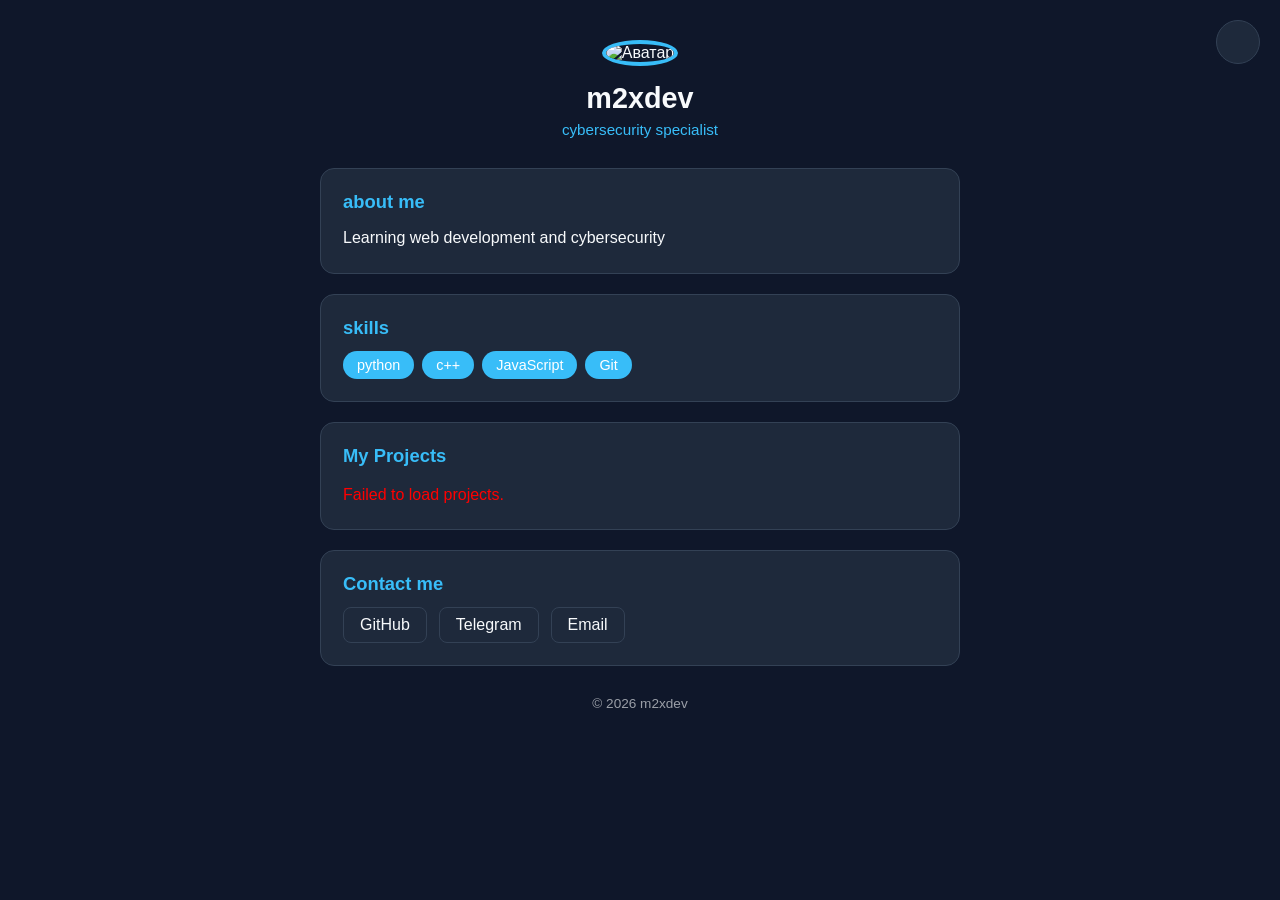
==== commit 4d82d018: "Add files via upload" ====
--- a/index.html
+++ b/index.html
@@ -39,6 +39,14 @@
       </ul>
     </section>
 
+    <!-- Мои проекты -->
+<section class="card">
+  <h2>My Projects</h2>
+  <div id="projects-container" class="projects">
+    <p>Loading projects...</p>
+  </div>
+</section>
+
     <!-- links -->
     <section class="card">
       <h2>Contact me</h2>
--- a/style.css
+++ b/style.css
@@ -19,7 +19,8 @@
 * { box-sizing: border-box; margin: 0; padding: 0; }
 
 body {
-  font-family: system-ui, -apple-system, "Segoe UI", sans-serif;
+  font-family: Arial, Helvetica, sans-serif; /* Самый надежный шрифт, есть везде */
+  font-style: normal; /* Принудительно убираем курсив */
   background: var(--bg);
   color: var(--text);
   min-height: 100vh;
@@ -145,4 +146,55 @@
 @media (max-width: 480px) {
   .profile__header h1 { font-size: 1.5rem; }
   .avatar { width: 100px; height: 100px; }
+}
+
+/* Сетка для проектов */
+.projects {
+  display: grid;
+  grid-template-columns: repeat(auto-fill, minmax(250px, 1fr));
+  gap: 15px;
+  margin-top: 15px;
+}
+
+/* Карточка отдельного проекта */
+.project-item {
+  background: var(--bg);
+  border: 1px solid var(--border);
+  padding: 15px;
+  border-radius: 10px;
+  transition: transform 0.2s, border-color 0.2s;
+  display: flex;
+  flex-direction: column;
+  justify-content: space-between;
+}
+
+.project-item:hover {
+  transform: translateY(-4px);
+  border-color: var(--accent);
+}
+
+.project-item h3 {
+  font-size: 1.1rem;
+  margin-bottom: 8px;
+  color: var(--accent);
+  word-break: break-word;
+}
+
+.project-item p {
+  font-size: 0.85rem;
+  opacity: 0.8;
+  margin-bottom: 15px;
+  flex-grow: 1;
+}
+
+.project-item a {
+  font-size: 0.85rem;
+  color: var(--text);
+  text-decoration: none;
+  border-bottom: 1px dashed var(--accent);
+  align-self: flex-start;
+}
+
+.project-item a:hover {
+  color: var(--accent);
 }
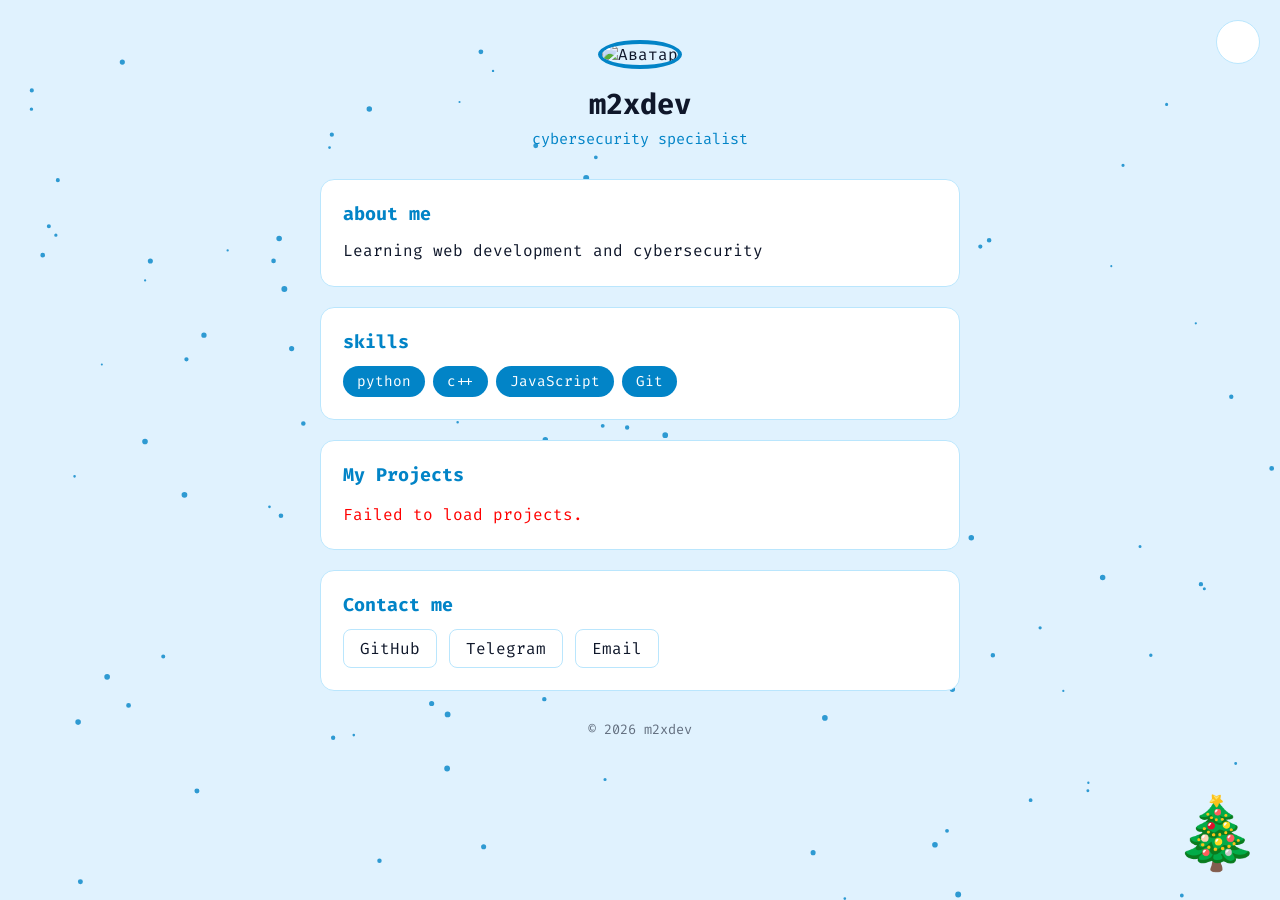
==== commit b5874ba4: "Add files via upload" ====
--- a/index.html
+++ b/index.html
@@ -4,6 +4,10 @@
   <meta charset="UTF-8" />
   <meta name="viewport" content="width=device-width, initial-scale=1.0" />
   <title>m2xdev — profile</title>
+  <!-- Хакерский шрифт -->
+<link href="https://fonts.googleapis.com/css2?family=Fira+Code:wght@400;600&display=swap" rel="stylesheet">
+<!-- Иконки -->
+<link rel="stylesheet" href="https://cdn.jsdelivr.net/npm/@fortawesome/fontawesome-free@6.4.0/css/all.min.css">
   <link rel="stylesheet" href="style.css" />
 </head>
 <body>
@@ -63,5 +67,7 @@
   </footer>
 
   <script src="script.js"></script>
+  <!-- Новогодняя ёлка -->
+<div class="festive-tree">🎄</div>
 </body>
 </html>
--- a/style.css
+++ b/style.css
@@ -1,25 +1,25 @@
 /* --- Базовые переменные (светлая тема) --- */
 :root {
-  --bg: #0f172a;
-  --text: #f8fafc;
-  --card: #1e293b;
-  --accent: #38bdf8;
-  --border: #334155;
+  --bg: #e0f2fe;        /* Нежно-ледяной фон (светлая тема) */
+  --text: #0f172a;      /* Темно-синий текст */
+  --card: #ffffff;      /* Белые карточки */
+  --accent: #0284c7;    /* Ледяной синий */
+  --border: #bae6fd;
 }
 
 /* Тёмная тема (включается через JS) */
 body.dark {
-  --bg: #f5f7fa;
-  --text: #1a1a1a;
-  --card: #ffffff;
-  --accent: #6366f1;
-  --border: #e5e7eb;
+  --bg: #0b132b;        /* Глубокая зимняя ночь */
+  --text: #f8fafc;      /* Снежно-белый текст */
+  --card: #1c2541;      /* Темно-синие карточки */
+  --accent: #38bdf8;    /* Яркий неоновый лед */
+  --border: #334155;
 }
 
 * { box-sizing: border-box; margin: 0; padding: 0; }
 
 body {
-  font-family: Arial, Helvetica, sans-serif; /* Самый надежный шрифт, есть везде */
+  font-family: 'Fira Code', monospace; /* Самый надежный шрифт, есть везде */
   font-style: normal; /* Принудительно убираем курсив */
   background: var(--bg);
   color: var(--text);
@@ -197,4 +197,36 @@
 
 .project-item a:hover {
   color: var(--accent);
+}
+
+/* Стили для новогоднего снега */
+#snow-canvas {
+  position: fixed;
+  top: 0;
+  left: 0;
+  width: 100%;
+  height: 100%;
+  pointer-events: none; /* Чтобы снег не мешал нажимать на кнопки */
+  z-index: -1; /* Отправляем снег на самый задний план */
+}
+
+/* Новогодняя ёлка */
+.festive-tree {
+  position: fixed;
+  bottom: 20px;
+  right: 20px;
+  font-size: 70px; /* Размер ёлки */
+  z-index: 100;    /* Чтобы была поверх фона */
+  pointer-events: none; /* Чтобы не мешала кликать */
+  transition: transform 0.3s ease;
+}
+
+/* Добавим легкое покачивание для ёлки */
+.festive-tree:hover {
+  transform: scale(1.1) rotate(5deg);
+}
+
+/* Если в темной теме ёлка сливается, добавим ей неоновое свечение */
+body.dark .festive-tree {
+  filter: drop-shadow(0 0 15px rgba(56, 189, 248, 0.6));
 }
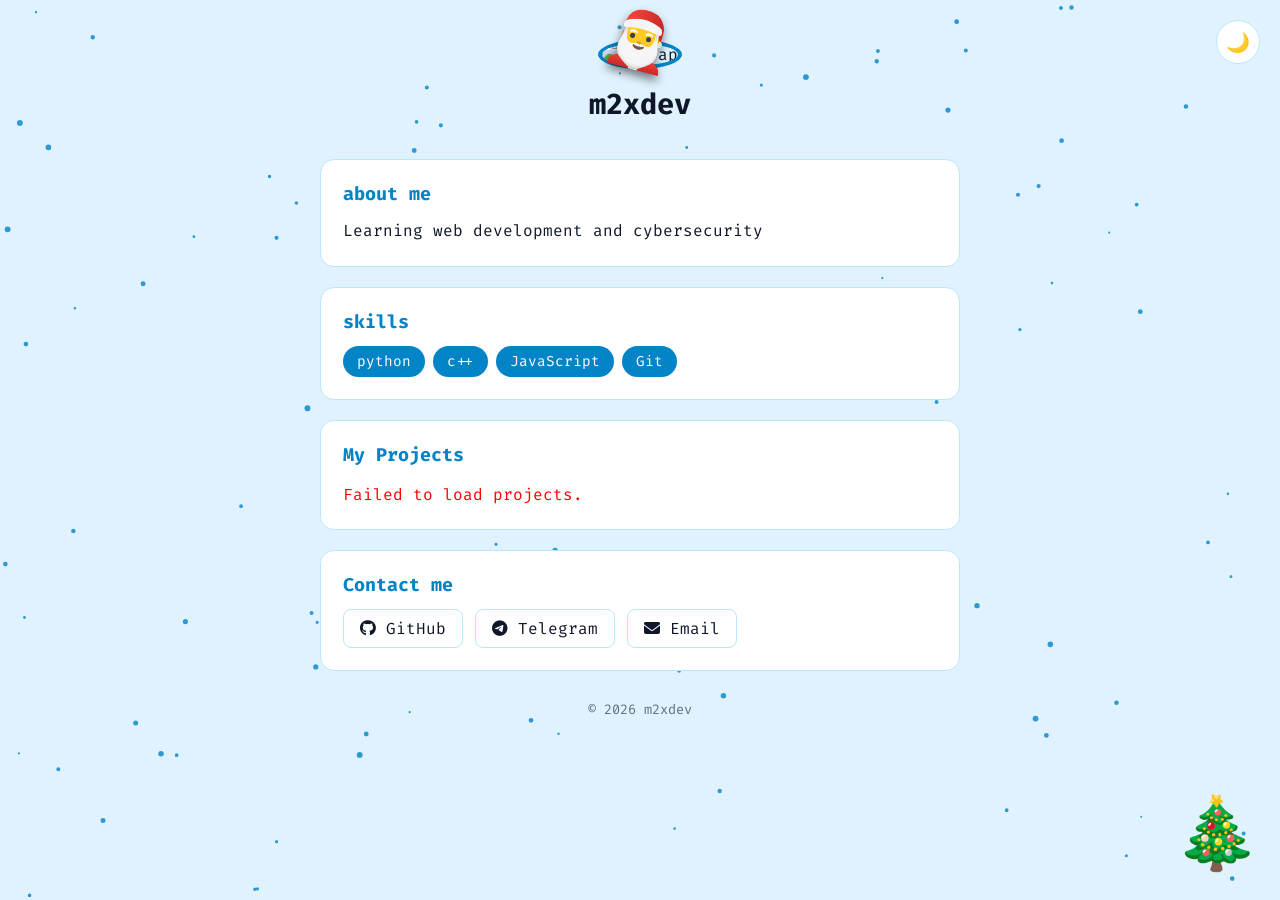
==== commit 9d06b8a7: "Add files via upload" ====
--- a/index.html
+++ b/index.html
@@ -4,31 +4,40 @@
   <meta charset="UTF-8" />
   <meta name="viewport" content="width=device-width, initial-scale=1.0" />
   <title>m2xdev — profile</title>
+  
   <!-- Хакерский шрифт -->
-<link href="https://fonts.googleapis.com/css2?family=Fira+Code:wght@400;600&display=swap" rel="stylesheet">
-<!-- Иконки -->
-<link rel="stylesheet" href="https://cdn.jsdelivr.net/npm/@fortawesome/fontawesome-free@6.4.0/css/all.min.css">
+  <link href="https://fonts.googleapis.com/css2?family=Fira+Code:wght@400;600&display=swap" rel="stylesheet">
+  
+  <!-- Иконки -->
+  <link rel="stylesheet" href="https://cdn.jsdelivr.net/npm/@fortawesome/fontawesome-free@6.4.0/css/all.min.css">
+  
+  <!-- Твои стили -->
   <link rel="stylesheet" href="style.css" />
 </head>
 <body>
 
-  <!-- Кнопка переключения темы -->
-  <button id="theme-toggle" title="change themes"></button>
+  <!-- Кнопка переключения темы (добавил эмодзи) -->
+  <button id="theme-toggle" title="change themes">🌙</button>
 
   <main class="profile">
     <!-- Аватар и имя -->
     <header class="profile__header">
-      <img src="https://avatars.githubusercontent.com/u/314131609?v=4" alt="Аватар" class="avatar" />
-      <h1>m2xdev</h1>
-      <p class="tagline">cybersecurity specialist</p>
-    </header>
+  <!-- Обернули аватарку в div для шапки -->
+  <div class="avatar-wrapper">
+    <img src="https://avatars.githubusercontent.com/u/314131609?v=4" alt="Аватар" class="avatar" />
+  </div>
+  
+  <h1>m2xdev</h1>
+  
+  <!-- ИСПРАВЛЕНО: добавили span для печатной машинки -->
+  <p class="tagline"><span id="typed-text"></span></p>
+</header>
 
     <!-- Био -->
     <section class="card">
       <h2>about me</h2>
       <p>
         Learning web development and cybersecurity
-    
       </p>
     </section>
 
@@ -44,20 +53,21 @@
     </section>
 
     <!-- Мои проекты -->
-<section class="card">
-  <h2>My Projects</h2>
-  <div id="projects-container" class="projects">
-    <p>Loading projects...</p>
-  </div>
-</section>
+    <section class="card">
+      <h2>My Projects</h2>
+      <div id="projects-container" class="projects">
+        <p>Loading projects...</p>
+      </div>
+    </section>
 
     <!-- links -->
     <section class="card">
       <h2>Contact me</h2>
       <div class="links">
-        <a href="https://github.com/m2xdev" target="_blank">GitHub</a>
-        <a href="https://t.me/m2xdev" target="_blank">Telegram</a>
-        <a href="m2xdevtsmc@gmail.com">Email</a>
+        <!-- ИСПРАВЛЕНО: добавили иконки и mailto -->
+        <a href="https://github.com/m2xdev" target="_blank"><i class="fab fa-github"></i> GitHub</a>
+        <a href="https://t.me/m2xdev" target="_blank"><i class="fab fa-telegram"></i> Telegram</a>
+        <a href="mailto:m2xdevtsmc@gmail.com"><i class="fas fa-envelope"></i> Email</a>
       </div>
     </section>
   </main>
@@ -66,8 +76,13 @@
     <p>© <span id="year"></span> m2xdev </p>
   </footer>
 
+  <!-- Новогодняя ёлка -->
+  <div class="festive-tree">🎄</div>
+
+  <!-- 1. Сначала подключаем библиотеку печатной машинки -->
+  <script src="https://cdn.jsdelivr.net/npm/typed.js@2.0.16/dist/typed.umd.js"></script>
+  
+  <!-- 2. И только ПОСЛЕ неё твой главный скрипт -->
   <script src="script.js"></script>
-  <!-- Новогодняя ёлка -->
-<div class="festive-tree">🎄</div>
 </body>
 </html>
--- a/style.css
+++ b/style.css
@@ -46,6 +46,7 @@
 }
 
 .avatar {
+  position: relative;
   width: 120px;
   height: 120px;
   border-radius: 50%;
@@ -229,4 +230,23 @@
 /* Если в темной теме ёлка сливается, добавим ей неоновое свечение */
 body.dark .festive-tree {
   filter: drop-shadow(0 0 15px rgba(56, 189, 248, 0.6));
+}
+
+/* Обертка для аватарки (чтобы шапка привязалась к картинке) */
+.avatar-wrapper {
+  position: relative;
+  display: inline-block;
+}
+
+/* Сама шапка (с использованием эмодзи) */
+.avatar-wrapper::after {
+  content: '🎅'; /* Вот наш эмодзи */
+  position: absolute;
+  top: -35px; 
+  left: 50%;
+  transform: translateX(-50%) rotate(15deg); 
+  font-size: 55px;
+  z-index: 10;
+  pointer-events: none; 
+  text-shadow: 0 5px 10px rgba(0,0,0,0.5);
 }
